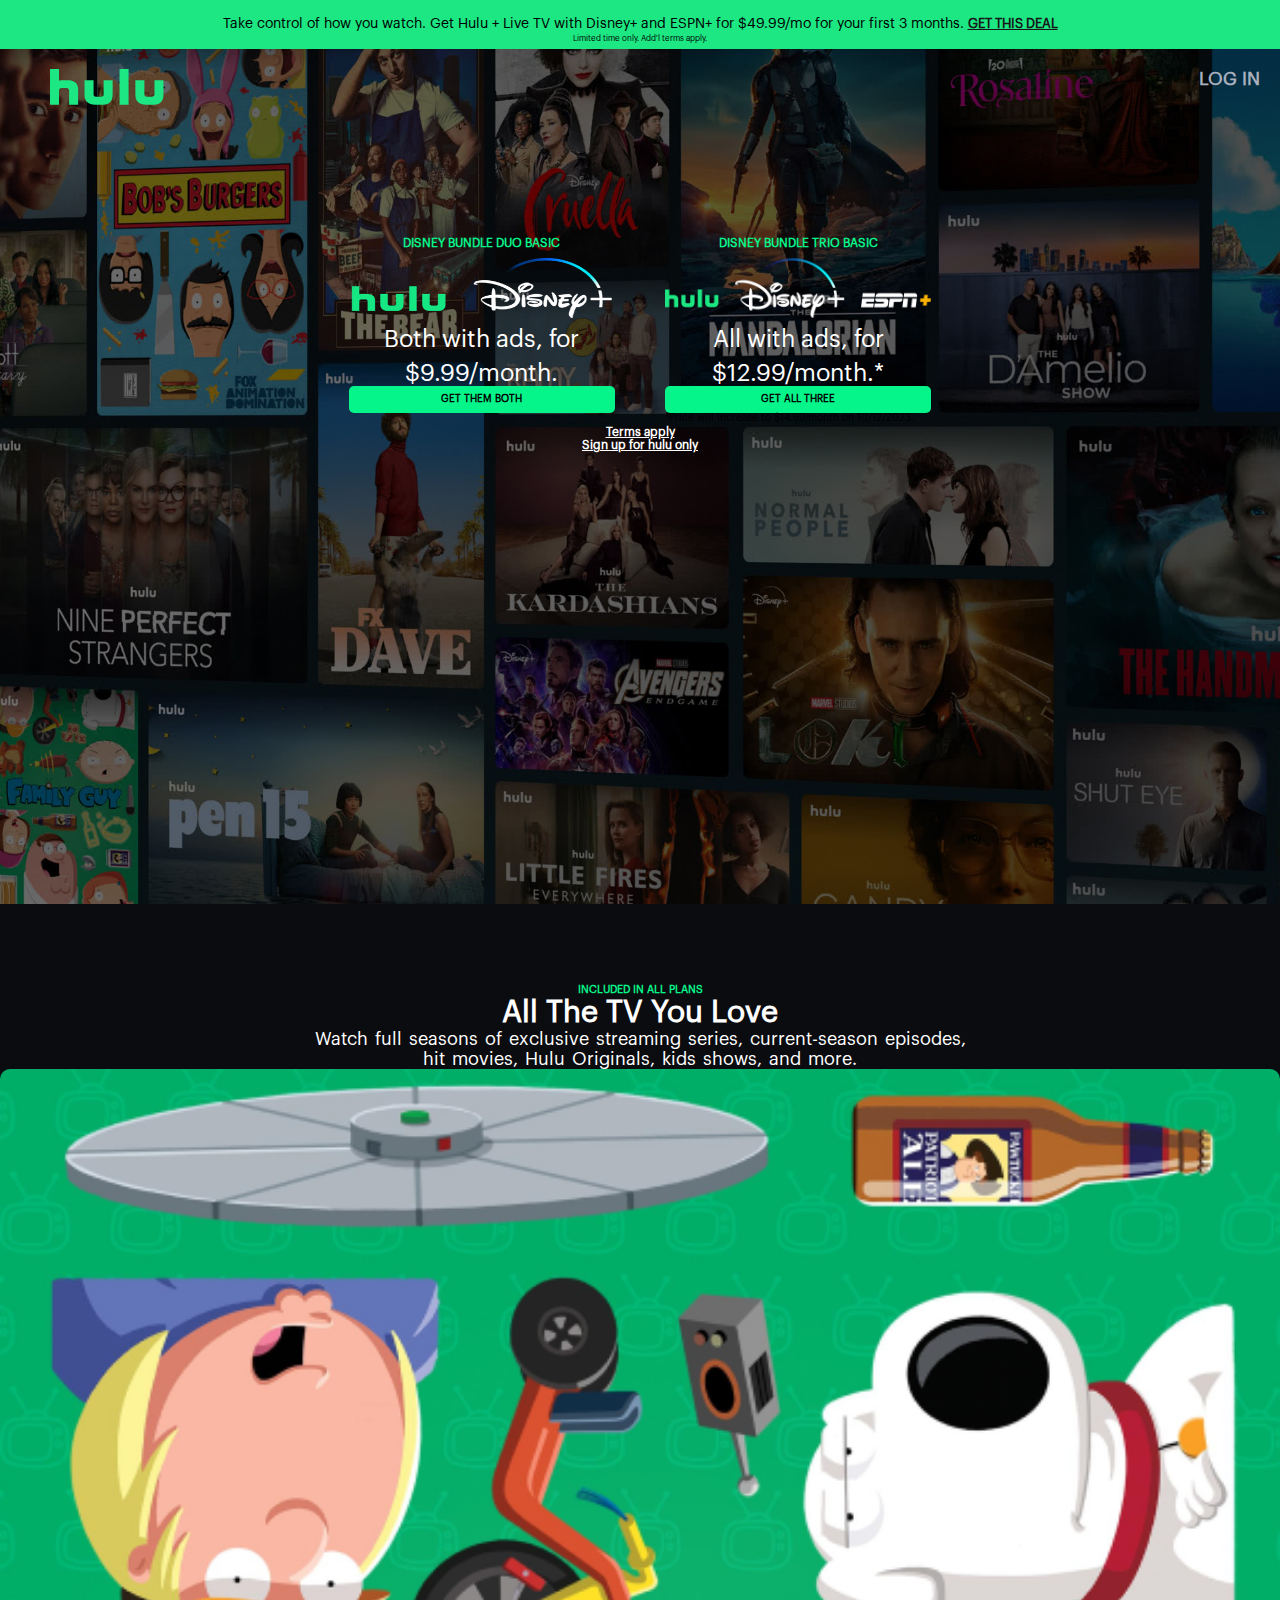
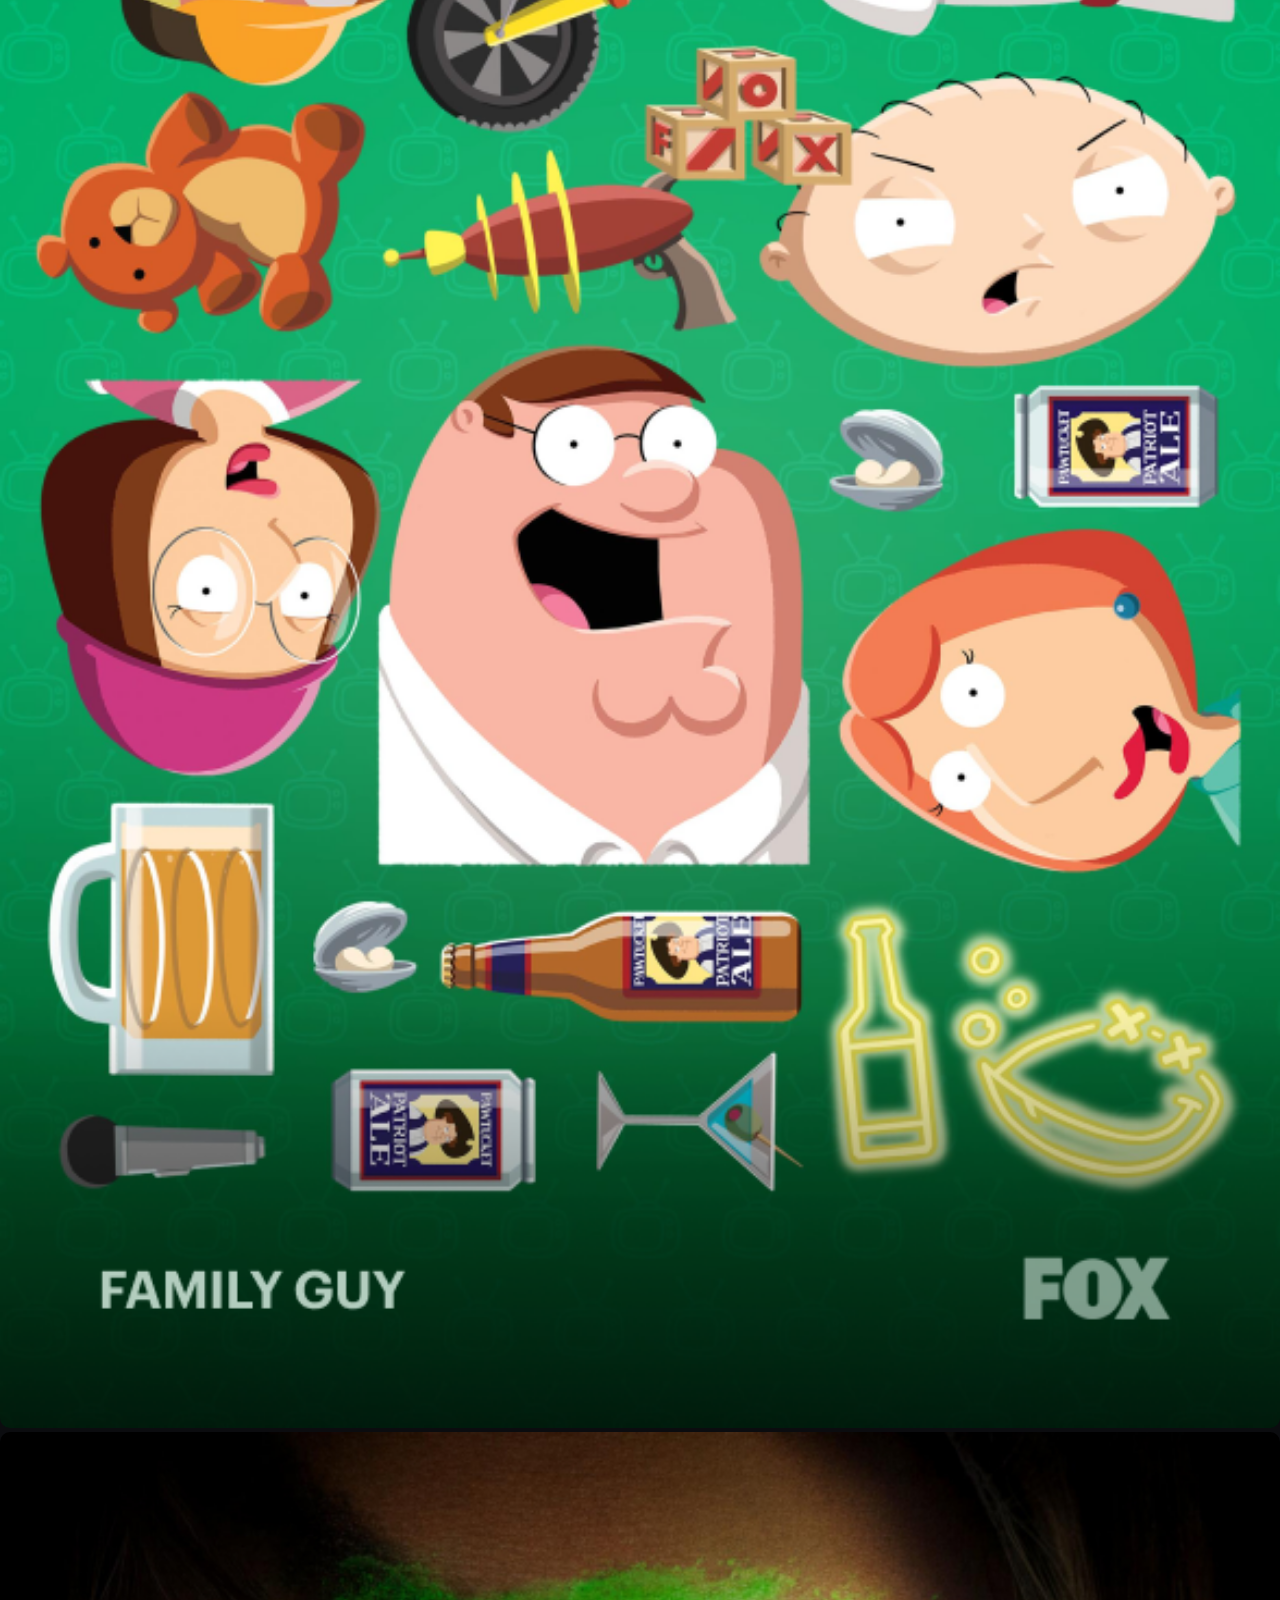
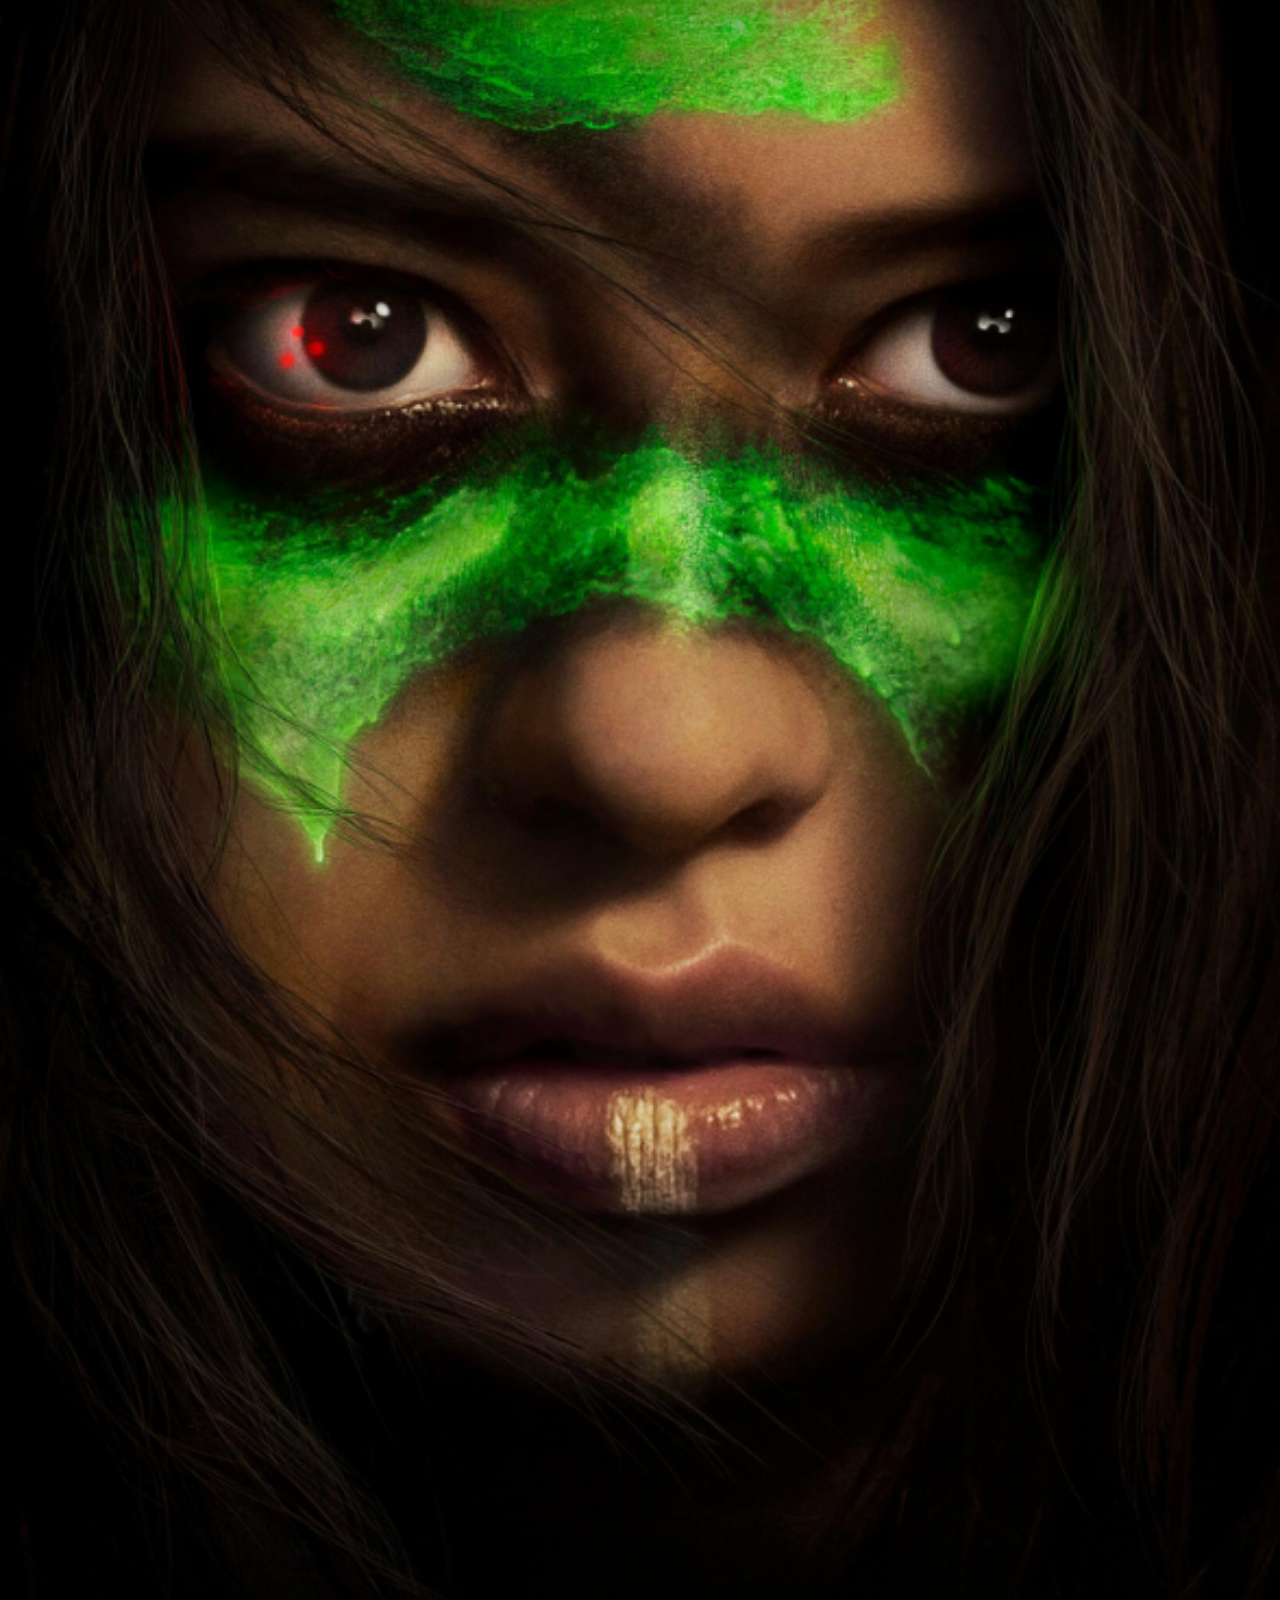
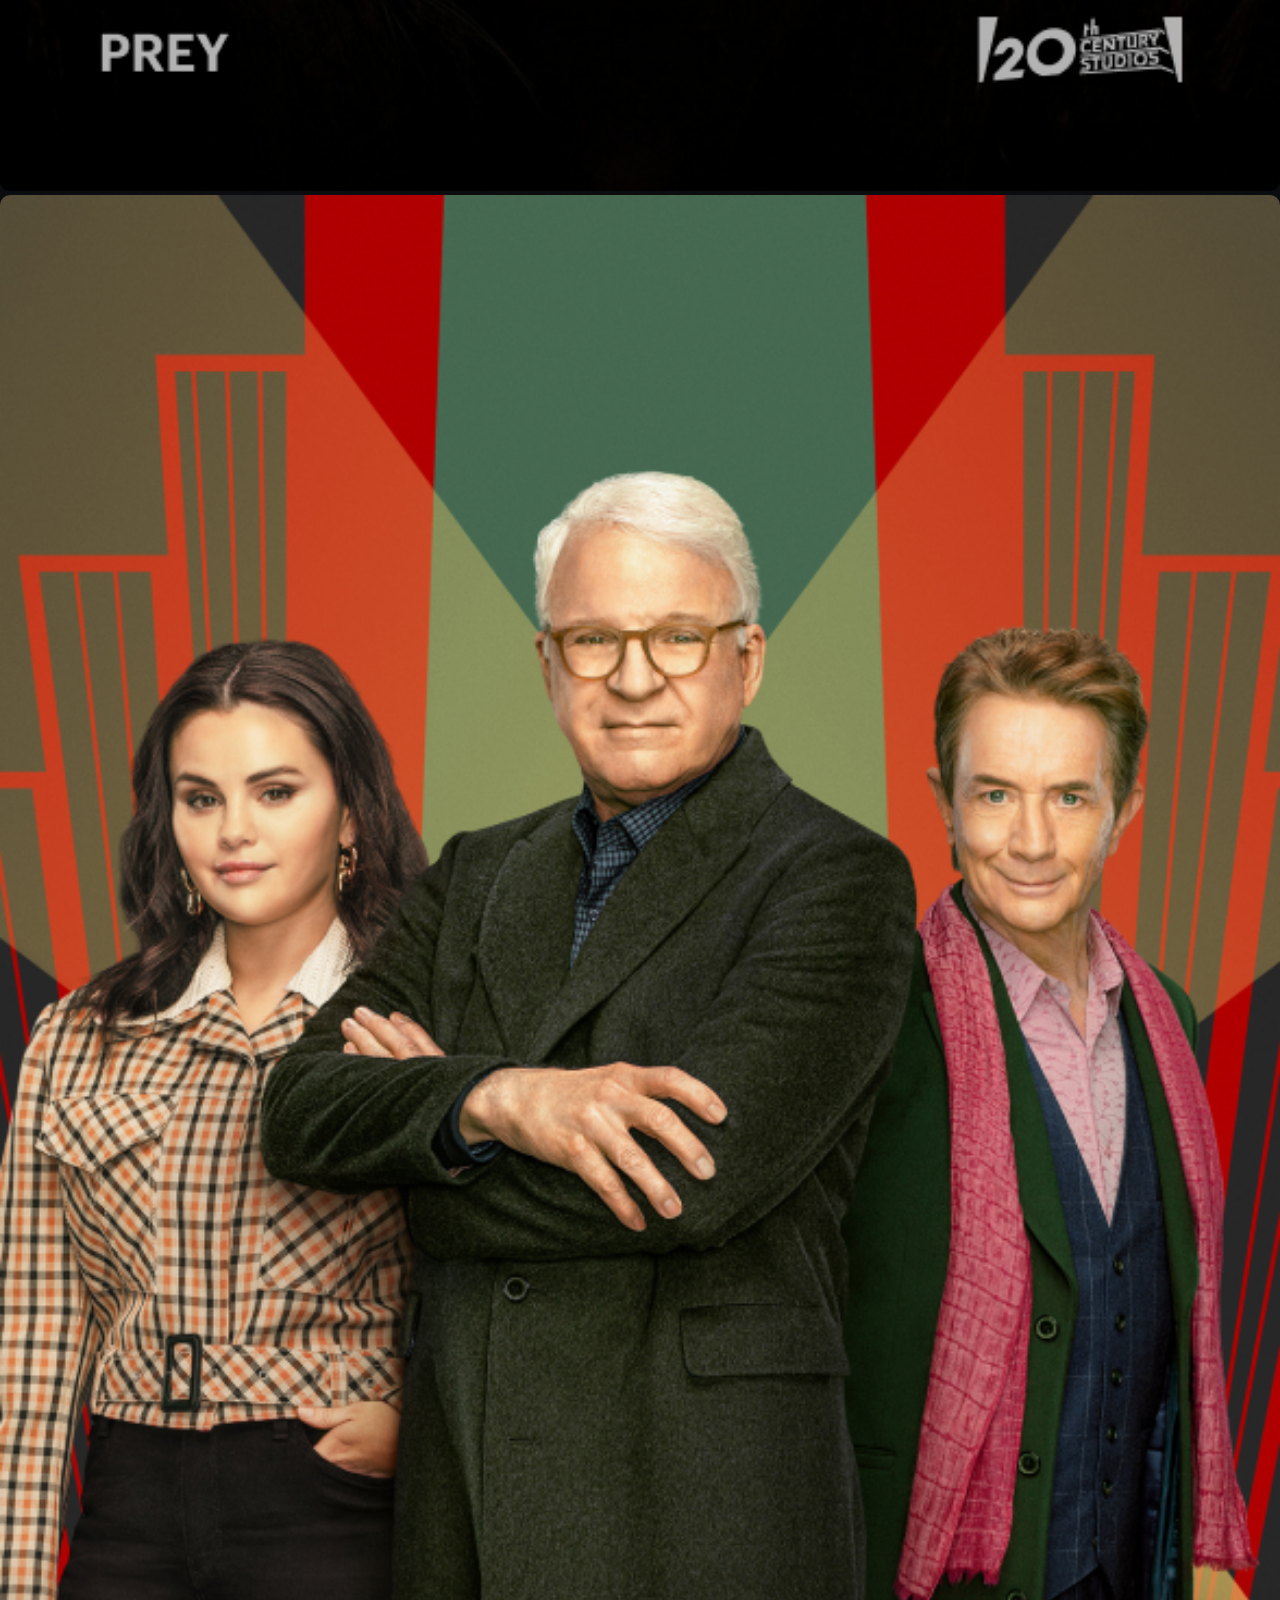
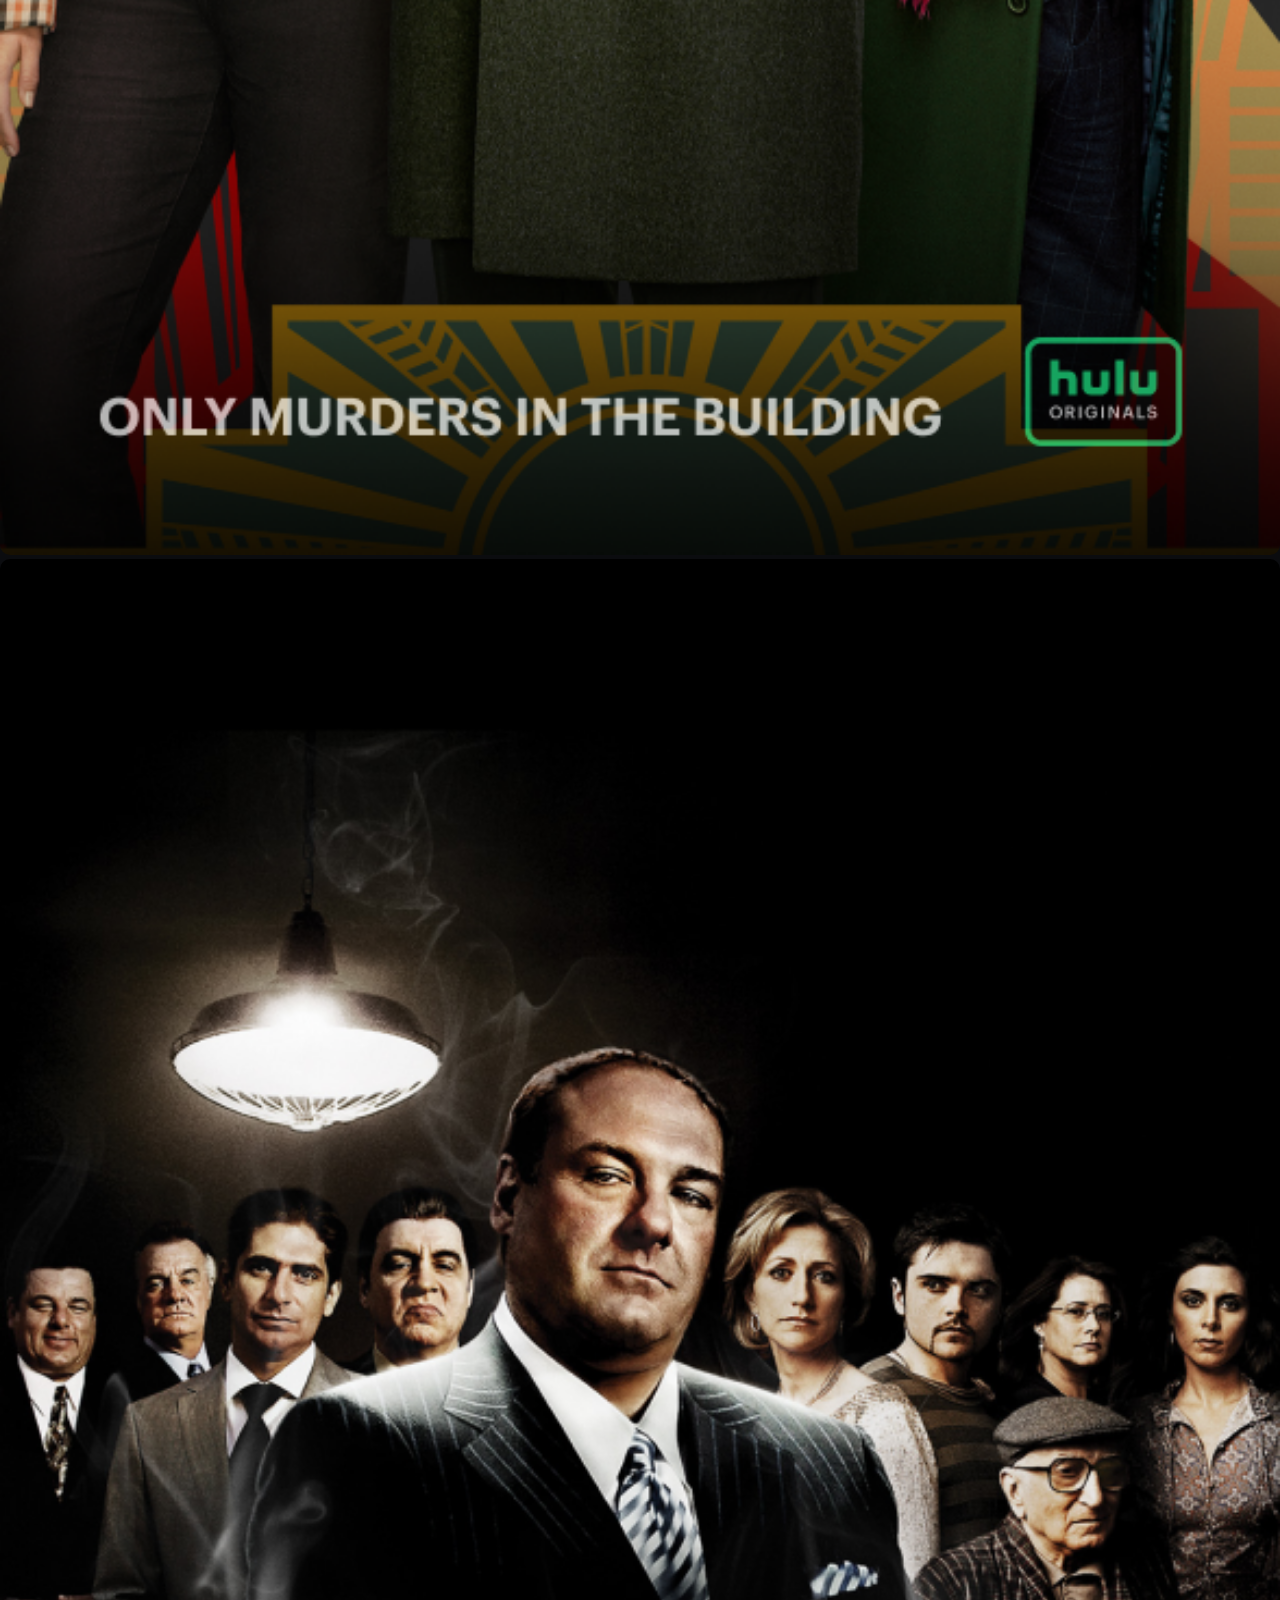
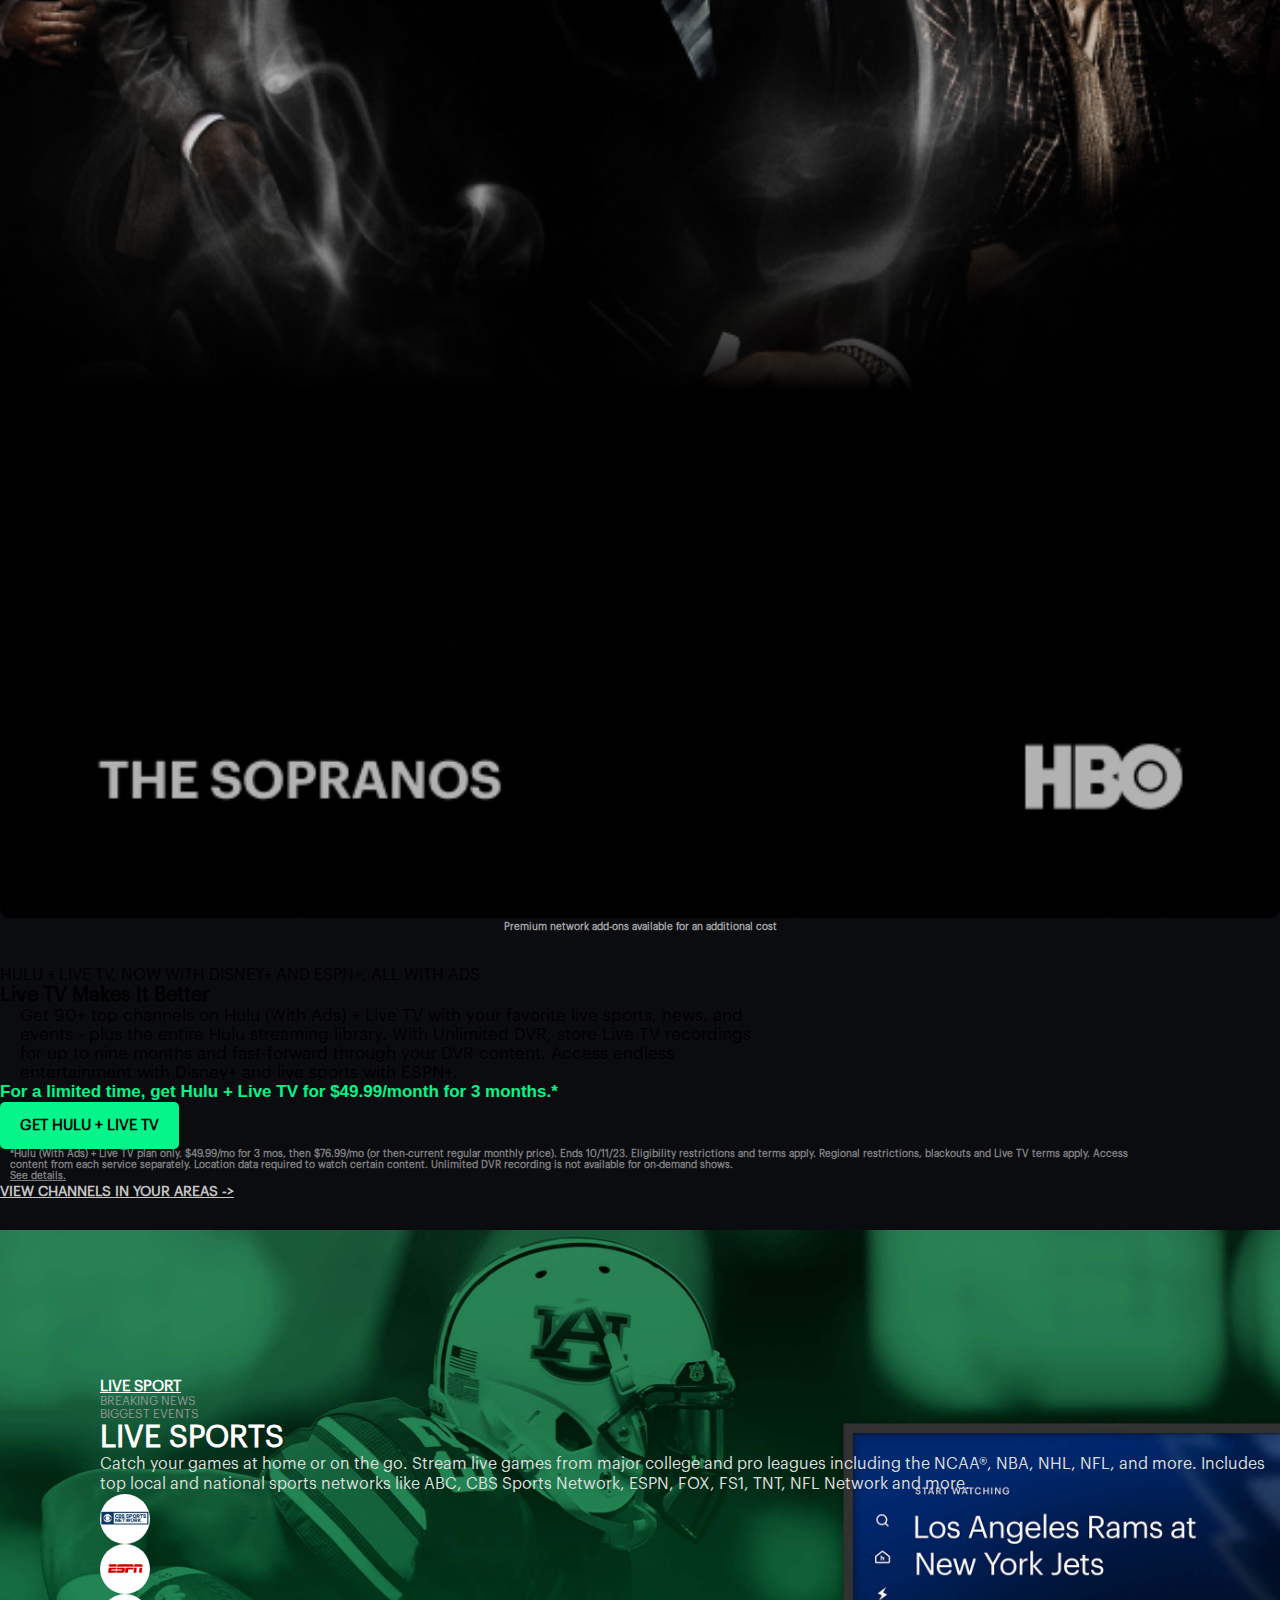
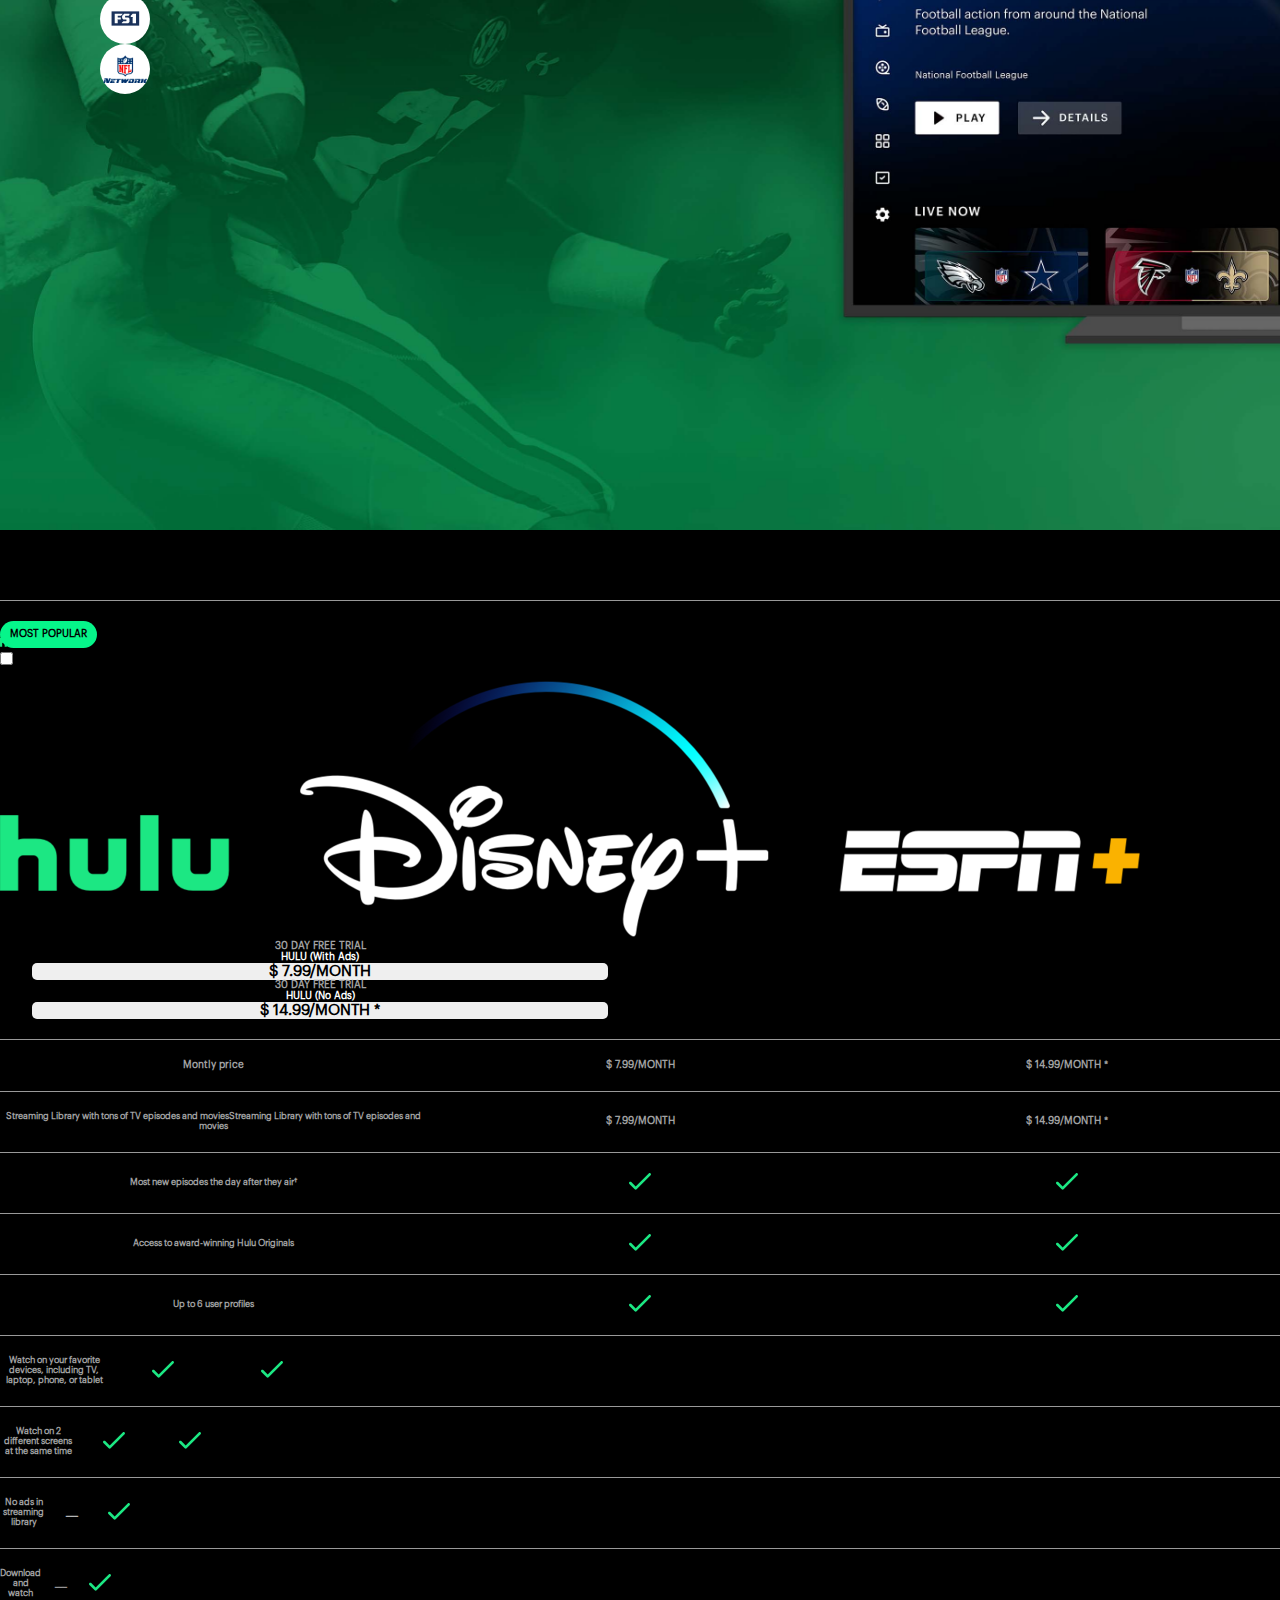
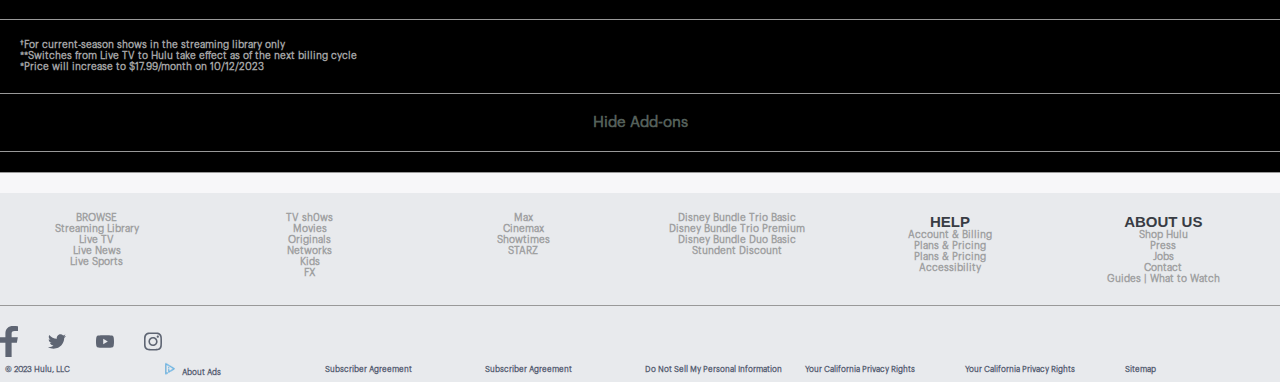
==== index.html @ e9c4e5e7 "added" ====
<!DOCTYPE html>
<html lang="en">

<head>
    <meta charset="UTF-8">
    <meta name="viewport" content="width=device-width, initial-scale=1.0">
    <title>Stream TV and Movies Live</title>
    <link rel="stylesheet" href="common.css">
    <link rel="stylesheet" href="style.css">
    <link href="https://cdn.jsdelivr.net/npm/bootstrap@5.3.1/dist/css/bootstrap.min.css" rel="stylesheet"
        integrity="sha384-4bw+/aepP/YC94hEpVNVgiZdgIC5+VKNBQNGCHeKRQN+PtmoHDEXuppvnDJzQIu9" crossorigin="anonymous">

</head>

<body>
    <nav class="nav-bar">
        <div class="nav-list ">
            <p class="pt-3">
                Take control of how you watch. Get Hulu + Live TV with Disney+ and ESPN+ for $49.99/mo for your first 3
                months. <span class="span"><a href="">GET THIS DEAL</a></span>

            <p class="fonter" style="font-size: 8px;">Limited time only. Add'l terms apply.</p>
            </p>
        </div>
    </nav>
    <section class="section">
        <div class="background-color">
            <img class="logo" src="./hulu-img/hulu-logo.svg" alt="">

            <p style="text-decoration: none;" class="Log"><a href="">LOG IN</a> </p>

        </div>


        <div class="hero-catch-container">
            <div class="hero-catch">
                <p class="DISNEY
                ">DISNEY BUNDLE DUO BASIC</p>
                <img class="hulu-displine" src="./hulu-img/displine.png" alt="">
                <h3 class="text">Both with ads, for</h3>
                <h3 class="text">$9.99/month.</h3>
                <button class="button">GET THEM BOTH</button>
            </div>
            <div class="hero-catch">
                <p class="DISNEY">DISNEY BUNDLE TRIO BASIC</p>
                <img class="hulu-displine" src="./hulu-img/displine2.png" alt="">
                <h3 class="text">All with ads, for</h3>
                <h3 class="text">$12.99/month.*</h3>
                <button class="button">GET ALL THREE</button>
                <p class="text-white mt-2" style="font-size: 10px;">*Price will increase to $14.99/month on 10/12/2023.</p>
            </div>
        </div>
        <div class="sign container">
            <p><a href="">Terms apply</a></p> <a href=""></p>
             <p><a href="./signup-page/index.html">Sign up for hulu only</a></p>
        </div>
    </section>
    <section class="section2-container">
        <div class="container-for-all">
            <div class="text-div">
                <h6>INCLUDED IN ALL PLANS</h6>
                <h2>All The TV You Love</h2>
                <p>Watch full seasons of exclusive streaming series, current-season episodes, <br>hit movies, Hulu
                    Originals, kids shows, and more.</p>
                <p></p>
            </div>
        </div>
        <div class="container w-100 mt-4">
            <div class="row">
                <div class=" image-hover col-6 col-lg-3 col-md-6 col-sm-6 col-sm-6 ">
                    <div class="col-img">
                        <img class="img" src="./hulu-img/original (10).png" alt="image">
                    </div>
                </div>
                <div class=" image-hover col-6 col-lg-3 col-md-6 col-sm-6 ">
                    <div class="col-img">
                        <img class="img"" src=" ./hulu-img/original (1).jpg" alt="image">
                    </div>
                </div>
                <div class=" image-hover col-6 col-lg-3 col-md-6 col-sm-6 ">
                    <div class="col-img">
                        <img class="img" src="./hulu-img/original (2).png" alt="image">
                    </div>
                </div>
                <div class=" image-hover col-6 col-lg-3 col-md-6 col-sm-6 ">
                    <div class="col-img">
                        <img class="img" src="./hulu-img/original (12).png" alt="image">
                    </div>
                    <p class="text-white mt-3 " style="font-size: 10px ; text-align: center;">Premium network add-ons
                        available for an additional cost</p>
                </div>
            </div>
        </div>
        <div class="text-center w-100  text-white">
            <div class="text-con">
                <p class="p">
                    HULU + LIVE TV, NOW WITH DISNEY+ AND ESPN+, ALL WITH ADS
                </p>
                <h1>
                    Live TV Makes It Better
                </h1>
                <p class="text-1">
                    Get 90+ top channels on Hulu (With Ads) + Live TV with your favorite live sports, news, and <br>
                    events - plus the entire Hulu streaming library. With Unlimited DVR, store Live TV recordings <br>
                    for up to nine months and fast-forward through your DVR content. Access endless <br> entertainment
                    with Disney+ and live sports with ESPN+.
                </p>
                <h4>
                    For a limited time, get Hulu + Live TV for $49.99/month for 3 months.*
                </h4>
                <button class=" my-2 livetv">GET HULU + LIVE TV</button>
                <p class="text-2">
                    *Hulu (With Ads) + Live TV plan only. $49.99/mo for 3 mos, then $76.99/mo (or then-current regular
                    monthly price). Ends 10/11/23. Eligibility restrictions and terms apply. Regional restrictions,
                    blackouts and Live TV terms apply. Access <br> content from each service separately. Location data
                    required to watch certain content. Unlimited DVR recording is not available for on-demand shows.
                    <br> <a style="color: #7C7C7E;" href=""> See details. </a </p>
                <p>
                    <a style="color: #C4C4C5; font-size: 14px; font-weight: bold; " href="">VIEW CHANNELS IN YOUR AREAS
                        -></a>
                </p>
            </div>
        </div>
    </section>
    <section class="responsive-sec ">
        <div class="sport-live">
            <h6 class="h66">LIVE SPORT</h6>
            <h6 class="b"> BREAKING NEWS</h6>
            <h6 class="b">BIGGEST EVENTS</h6>
        </div>
        <div class="your-games">
            <h4>Live sports</h4>
            <p>Catch your games at home or on the go. Stream live games from major college and pro leagues including the
                NCAA®, NBA, NHL, NFL, and more. Includes top local and national sports networks like ABC, CBS Sports
                Network, ESPN, FOX, FS1, TNT, NFL Network and more.</p>
        </div>
        <div class="image-body">
            <div class="image-containerr ">
                <div>
                    <img src="./hulu-img/cbs sports.png" alt="">
                </div>
                <div>
                    <img src="./hulu-img/espn.png" alt="">
                </div>
                <div>
                    <img src="./hulu-img/fs1.svg" alt="">
                </div>
                <div>
                    <img src="./hulu-img/network.png" alt="">
                </div>
            </div>
            <div class="tv-plan">

                <p>Live TV plan required. Regional restrictions, blackouts and additional terms apply. <a
                        style="color: #fff;" shref="">See details</a> </p>
            </div>
        </div>
    </section>
    <section class="section-3">
        <div class="text-con-3 w-50">
            <div class="d-flex mb-3" style="gap: 15px; color: #959494;">
                <h6 class="h6">LIVE SPORT </h6>
                <h6 class="b"> BREAKING NEWS</h6>
                <h6 class="b">BIGGEST EVENTS</h6>
            </div>
            <h2 class="live">LIVE SPORTS</h2>
            <p class="catch">Catch your games at home or on the go. Stream live games from major college and pro leagues
                including the NCAA®, NBA, NHL, NFL, and more. Includes top local and national sports networks like ABC,
                CBS Sports Network, ESPN, FOX, FS1, TNT, NFL Network and more.</p>
            <div class="image-div d-flex">
                <div class="circle-img">
                    <img class="w-50" src="./hulu-img/cbs sports.png" alt="image">
                </div>
                <div class="circle-img">
                    <img class="w-50" src="./hulu-img/espn.png" alt="">
                </div>
                <div class="circle-img">
                    <img class="w-50" src="./hulu-img/fs1.svg" alt="">
                </div>
                <div class="circle-img">
                    <img class="w-50" src="./hulu-img/network.png" alt="">
                </div>
            </div>
        </div>
    </section>
    </section>
    <section class="section-4">
        <div class="text-center text-white pt-5 ">
            <div>

                <h1" class="fs-3">Select Your Plan</h1>
            </div>
            <p class="font-test">
                No hidden fees, equipment rentals, or installation appointments.
            </p>
            <p class="font-test">
                Switch plans or cancel anytime.**
            </p>
        </div>
        <div class="container">
            <div class="">
                <div class=" container section-divider"></div>
                <div class="POPULAR">
                    <button class="button1">MOST POPULAR</button>
                </div>
            <div class="wrap-con">
                <div class="d-flex w-100 block-it">
                    <div class="w-50 d-flex">
                        <div class=" mt-3 text-white w-50 ">
                            <h6>BASE PLANS</h6>
                            <img src="./hulu-img/hulu-logo.svg" alt="">
                        </div>
                        <div class="form-check form-switch mt-3">
                            <input class="form-check-input" type="checkbox" role="switch" id="flexSwitchCheckDefault">
                        </div>
                        <div class="bundle text-white mt-3 ">
                            <h6>BUNDLE / SAVE</h6>
                            <img class="w-75" src="./hulu-img/displine2.png" alt="">
                        </div>
                    </div>
                    <div class=" d-flex w-75">
                        <div class="trial mt-3">
                            <p>30 DAY FREE TRIAL</p>
                            <p class="ads">HULU (With Ads)</p>
                            <button class="button2">$ 7.99/MONTH</button>
                        </div>

                        <div class="trial mt-3">
                            <p>30 DAY FREE TRIAL</p>
                            <p class="ads">HULU (No Ads) </p>
                            <button class="button2">$ 14.99/MONTH *</button>
                        </div>

                    </div>
                </div>
            </div> 
            <div class="main-container w-100">
                <div class="container">
                    <div class=" d-flex">
                        <div class="col-6 col-md-6 d-flex">
                            <div class="mt-3 text-white w-50">
                                <h6>BASE PLANS</h6>
                                <img src="./hulu-img/hulu-logo.svg" alt="">
                            </div>
                            <div class="form-check form-switch mt-3">
                                <input class="form-check-input" type="checkbox" role="switch" id="flexSwitchCheckDefault">
                            </div>
                        </div>
                        <div class="col-6 col-md-">
                            <div class="bundle text-white mt-3">
                                <h6>BUNDLE / SAVE</h6>
                                <img class="w-50" src="./hulu-img/displine2.png" alt="">
                            </div>
                        </div>
                    </div>
                </div>
                <div class="container">
                    <div class="d-flex w-100">
                        <div class=" col-6 col-md-6  w-50">
                            <div class="trial mt-3">
                                <p>30 DAY FREE TRIAL</p>
                                <p class="ads">HULU (With Ads)</p>
                                <button class="button22">$ 7.99/MONTH</button>
                            </div>
    
                        </div>
                        <div class=" col-6 col-md-6 w-50">
                            <div class="trial mt-3">
                                <p>30 DAY FREE TRIAL</p>
                                <p class="ads">HULU (No Ads) </p>
                                <button class=" button22" style="padding-left: 10px 15px 10px 15px;">$ 14.99/MONTH *</button>
                            </div>
    
                        </div>
                    </div>
                </div>
                
            </div>
                <div class=" container section-divider"></div>

            </div>
        </div>
        <div class="container containerrr price mt-4">
            <p>Montly price</p>
            <p>$ 7.99/MONTH</p>
            <p>$ 14.99/MONTH *</p>
        </div>

        <div class="container section-divider"></div>
        <div class="container containerrr streaming">
            <p style="font-size: 9px;">Streaming Library with tons of TV episodes and moviesStreaming Library with tons
                of TV episodes and movies</p>
            <p>$ 7.99/MONTH</p>
            <p>$ 14.99/MONTH *</p>
        </div>

        <div class=" container section-divider"></div>

        <div class="container containerrr most">
            <p style="font-size: 9px;">Most new episodes the day after they air†</p>
            <p>
                <img src="./hulu-img/mark.svg" alt="image">
            </p>
            <p><img src="./hulu-img/mark.svg" alt=""></p>
        </div>
        <div class=" container section-divider"></div>
        <div class="container containerrr most">
            <p style="font-size: 9px;">Access to award-winning Hulu Originals</p>
            <p>
                <img src="./hulu-img/mark.svg" alt="image">
            </p>
            <p><img src="./hulu-img/mark.svg" alt=""></p>
        </div>

        <div class="container section-divider"></div>

        <div class="container containerrr">
            <p style="font-size: 9px;">Up to 6 user profiles</p>
            <p>
                <img src="./hulu-img/mark.svg" alt="image">
            </p>
            <p><img src="./hulu-img/mark.svg" alt=""></p>
        </div>
        <div class="container section-divider"></div>
        <div class="container containerrr">
            <div class="container containerrr most">
                <p style="font-size: 9px;">Watch on your favorite devices, including TV, laptop, phone, or tablet
                <p>
                    <img src="./hulu-img/mark.svg" alt="image">
                </p>
                <p><img src="./hulu-img/mark.svg" alt=""></p>
            </div>
        </div>

        <div class="container section-divider"></div>

        <div class="container containerrr">
            <div class="container containerrr most">
                <p style="font-size: 9px;">Watch on 2 different screens at the same time</p>
                <p>
                    <img src="./hulu-img/mark.svg" alt="image">
                </p>
                <p><img src="./hulu-img/mark.svg" alt=""></p>
            </div>
        </div>

        <div class="container section-divider"></div>
        <div class="container containerrr">
            <div class="container containerrr">
                <p style="font-size: 9px;">No ads in streaming library</p>
                <p style="color: #C4C4C5;">
                   ___
                </p>
                <p><img src="./hulu-img/mark.svg" alt=""></p>
            </div>
        </div>
        <div class="container section-divider"></div>

        <div class="container containerrr">
            <div class="container containerrr most">
                <p style="font-size: 9px;">Download and watch</p>
                <p>
                ___
                </p>
                <p><img src="./hulu-img/mark.svg" alt=""></p>
            </div>
        </div>
        <div class="container section-divider"></div>
        <div
            style="color: #A0A1A2;font-size: 10px;font-weight: 800;font-family: Arial, Helvetica, sans-serif; padding-left: 20px;">
            <p>
                †For current-season shows in the streaming library only
            </p>
            <p>
                **Switches from Live TV to Hulu take effect as of the next billing cycle

            </p>
            <p>*Price will increase to $17.99/month on 10/12/2023</p>
        </div>
<!-- 
        <div class="available mt-5 text-white">
            <h1>Available Add-ons</h1>
            <div class="pt-3">
                <p>Add-ons available at an additional cost</p>
                <p>Add them up after you sign up for Hulu.</p>
            </div>
        </div> -->
        <div class="container section-divider"></div>
        <div onclick="adsToggle () " id="hidden">
            <p>Hide Add-ons </p>
        </div>
       <div id="Contents" style="display: none;">
        
        <div class="available mt-5 text-white " style="margin-left: 56px;">
            <h1>Available Add-ons</h1>
            <div class="pt-3">
                <p>Add-ons available at an additional cost</p>
                <p>Add them up after you sign up for Hulu.</p>
            </div>
        </div>
            <div class="container containerrr">
                <div class="container containerrr">
                    <p>Max</p>
                    <p><img src="./hulu-img/mark.svg" alt=""></p>
                    <p><img src="./hulu-img/mark.svg" alt=""></p>
                </div>
            </div>
            <div class="container section-divider"></div>
            <div class="container containerrr">
                <p>CINEMAX®</p>
                <p><img src="./hulu-img/mark.svg" alt=""></p>
                <p><img src="./hulu-img/mark.svg" alt=""></p>
            </div>
            <div class="container section-divider"></div>
            <div class="container containerrr">
                <p>SHOWTIME®</p>
                <p><img src="./hulu-img/mark.svg" alt=""></p>
                <p><img src="./hulu-img/mark.svg" alt=""></p>
            </div>
            <div class="container section-divider"></div>
            <div class="container containerrr">
                <p>STARZ®</p>
                <p><img src="./hulu-img/mark.svg" alt=""></p>
                <p><img src="./hulu-img/mark.svg" alt=""></p>
            </div>

        </div>
        <div class="container section-divider"></div>
        <div class="container section-divider"></div>
    </section>
    <footer class="section-5">
        <div class="background">
            <div class="six-flex container">
                <div>
                    <p>BROWSE</p>
                    <p>Streaming Library</p>
                    <p>Live TV</p>
                    <p>Live News</p>
                    <p>Live Sports</p>
                </div>
                <div>
                    <p>TV sh0ws</p>
                    <p>Movies</p>
                    <p>Originals</p>
                    <p>Networks</p>
                    <p>Kids</p>
                    <p>FX</p>
                </div>
                <div>
                    <p>Max</p>
                    <p>Cinemax</p>
                    <p>Showtimes</p>
                    <p>STARZ</p>
                </div>
                <div>
                    <p>Disney Bundle Trio Basic</p>
                    <p>Disney Bundle Trio Premium</p>
                    <p>Disney Bundle Duo Basic</p>
                    <p>Stundent Discount</p>
                </div>
                <div>
                    <h1
                        style="font-size: 15px;text-align: center; font-family: Arial, Helvetica, sans-serif; font-weight: bold;">
                        HELP</h1>
                    <p>Account & Billing</p>
                    <p>Plans & Pricing</p>
                    <p>Plans & Pricing</p>
                    <p>Accessibility</p>
                </div>
                <div>
                    <h1
                        style="font-size: 15px;text-align: center; font-family: Arial, Helvetica, sans-serif; font-weight: bold;">
                        ABOUT US</h1>
                    <p>Shop Hulu</p>
                    <p>Press</p>
                    <p>Jobs</p>
                    <p>Contact </p>
                    <p>Guides | What to Watch</p>
                </div>
            </div>
            <div class="container section-divider"></div>
            <div class="container logos">
                <img src="./hulu-img/facebook.svg" alt="">
                <img src="./hulu-img/twitter.svg" alt="">
                <img src="./hulu-img/youtube.svg" alt="">
                <img src="./hulu-img/instagram.svg" alt="">
            </div>
            <div class=" last-flex">
                <p>© 2023 Hulu, LLC</p>
                <p>
                    <img src="./hulu-img/icon1.png" alt="">
                    About Ads
                </p>
                <p>Subscriber Agreement</p>
                <p>Subscriber Agreement</p>
                <p>Do Not Sell My Personal Information</p>
                <p>Your California Privacy Rights</p>
                <p>Your California Privacy Rights</p>
                <p>Sitemap</p>
            </div>
        </div>
    </footer>
    <script src="./script.js"></script>
</body>
<script src="https://cdn.jsdelivr.net/npm/bootstrap@5.3.1/dist/js/bootstrap.bundle.min.js"
    integrity="sha384-HwwvtgBNo3bZJJLYd8oVXjrBZt8cqVSpeBNS5n7C8IVInixGAoxmnlMuBnhbgrkm"
    crossorigin="anonymous"></script>

</html>
---- common.css ----
@font-face {
    font-family: "Graphik-web";
    src: url('./fonts/GraphikRegular.otf');
    font-weight: 400px;
    font-style: normal ;
}

* {
    margin: 0;
    padding: 0;
    box-sizing: border-box;
    font-family: 'Graphik-web', sans-serif;
  }
  body{
    background-color: #F7F7F9;

  }
.container .card{
  height: 70vh !important;
  border: none;
}
.card-2{
  margin-top: 20px;

}
  .font-test{
    font-family:  sans-serif;
    font-size: 14px;
    font-weight: 400;
  }
  .last-flex {
    display: flex;
    flex-wrap: wrap;
    justify-content: flex-start;
    align-items: center;
  }
  
  .last-flex p {
    margin: 0;
    font-size: 8px;
    font-weight: 900;
    color: #586174;
    padding: 5px;
    flex: 1;
  }
  .last-flex img {
    width: 10px;
    margin-right: 5px;
  }
---- style.css ----
.nav-bar {
  background-color: #1ce783;
  width: 100%;
  height: auto;
  justify-content: center;
  text-align: center;
  padding: 15px 20px 5px 20px;
}
.nav-list p {
  font-size: 14px;
  font-weight: 400;
  letter-spacing: 0;
  line-height: 1.32;
  color: #000000;
}
.nav-list a {
  color: #171717;
  font-size: 13px;
  font-weight: 900;
}
.nav-list a:hover {
  color: #ffff;
}
.small-para {
  font-size: 1px;
  margin-bottom: 2000px;
}
.section {
  background-image: url(./hulu-img/hulu-background2.jpg);
  background-size: cover;
  background-position: center;
  height: 95vh;
}
.logo {
  margin-left: 50px;
  width: 100%;
  max-width: 9%;
}
.background-color {
  display: flex;
  justify-content: space-between;
  padding-top: 20px;
}
.Log a {
  text-decoration: none;
  color: #a8afbd;
  font-size: large;
  font-weight: bold;
  margin-right: 20px;
}
.Log a:hover {
  background-color: #6a6969;
  border-radius: 10px;
  padding: 8px 10px 8px 10px;
}
.DISNEY {
  color: #06f58a;
  text-align: center;
  line-height: 30px;
  font-size: 12px;
  font-weight: bold;
  padding-top: 20px;
}
.hulu-displine {
  display: flex;
  width: 100%;
  height: 60px;
}
.hero-catch-container {
  display: flex;
  gap: 50px;
  width: 100%;
  max-width: 670px;
  margin: 0px auto;
  padding: 2px;
  justify-content: center;
  margin-top: 100px;
}
.hero-catch {
  width: 40%;
}
.text {
  color: white;
  text-align: center;
  font-size: 24px;
  font-weight: 500;
  padding-top: 8px;
}
.sign a{
    color: #fff;
    font-size: 12px;
    font-weight: 600;
  }
 
.button {
  background-color: #06f58a;
  border: none;
  font-size: 10px;
  font-weight: bold;
  width: 100%;
  padding-top: 8px;
  padding-bottom: 8px;
  border-radius: 5px;
}

.section2-container {
  background-color: #0b0c0f;
  width: 100%;
  height: auto;
}
.text-div {
  text-align: center;
  padding-top: 80px;
  color: #fff;
}
.text-div h6 {
  color: #06f58a;
}
.text-div > h2 {
  font-size: 30px;
  font-weight: bold;
}
.text-div > p {
  font-size: 18px;
  font-weight: 400;
  word-wrap: break-word;
  word-spacing: 2px;
}
.col-img > img {
  width: 100%;
  max-width: 100%;
  height: 370px;
  border-radius: 10px;
}
.col-img:hover {
  color: #000000;
  border: 3px solid rgb(168, 164, 164);
  border-radius: 10px;
  cursor: pointer;
}
.text-con {
  padding-top: 33px;
  padding-bottom: 30px;
}
.text-white > .p {
  color: #06f58a;
  font-size: 13px;
  font-weight: 700;
  font-style: normal;
}
.text-white h1 {
  font-size: 20px;
  font-weight: 800;
}
.text-white .text-1 {
  font-size: 17px;
  font-weight: 480;
  word-break: keep-all;
  padding: 0px 20px 0px 20px;
}
.text-white h4 {
  color: #06f58a;
  font-size: 17px;
  font-weight: bold;
  font-family: "Trebuchet MS", "Lucida Sans Unicode", "Lucida Grande",
    "Lucida Sans", Arial, sans-serif;
}
.livetv {
  background-color: #06f58a;
  padding: 15px 20px 15px 20px;
  font-size: 15px;
  font-weight: 700;
  border: none;
  border-radius: 5px;
}
.text-white .text-2 {
  color: #7c7c7e;
  font-size: 10px;
  font-weight: bold;
  word-wrap: inherit;
  word-break: break-all;
  padding: 0 10px;
}
.responsive-sec{
    display: none;
}
.responsive-sec{
    background-image: url(./hulu-img/robotic-img-2.jpg);
    background-size: cover;
    background-position: center;
    height: 100vh;
}
.sport-live {
    display: flex;
    gap: 20px;
    padding-top: 30px;
    justify-content: center;
    align-items: center;
}
.sport-live .h66{
    color: #fff;
}
.your-games {
    display: flex;
    flex-direction: column;
    align-items: center;
    justify-content: center;
    text-align: center;
    padding: 20px;
}

.your-games h4 {
    color: #fff;
    font-size: 24px;
    font-weight: bold;
    margin-bottom: 10px;
}

.your-games p {
    color: #fff;
    font-size: 13px;
    font-weight: 500;
    font-family:Arial, Helvetica, sans-serif ;
    line-height: 1.5;
    max-width: 600px;
}

.sport-live h6{
    color: #7c7c7e;
    font-size: 9px;
    font-weight: 900;

}

.image-containerr {
    display: flex !important;
    justify-content: center;
    gap: 30px;
}
.image-containerr img {
    width: 50px;
    height: 50px;
    border-radius: 100%; 
    border: none;
    padding: 10px;
    background-color: #fff;
}
.tv-plan{
    margin-top: 20px;
    font-size: 8px;
    font-weight: 700;
    text-align: center;
    color: #fff;
}


.section-3 {
  background-image: url(./hulu-img/Robotic-image.jpg);
  background-size: cover;
  background-position: center;
  height: 100vh;
}
.text-con-3 {
  padding-left: 100px;
  padding-top: 148px;
  color: #fff;
}
.d-flex .b {
  font-size: 12px;
  font-weight: 400;
}
.d-flex .h6 {
  color: #fff;
  text-decoration: underline;
  font-size: 15px;
  font-weight: bold;
}
.text-con-3 .live {
  font-size: 30px;
  font-weight: bolder;
}
.text-con-3 .catch {
  color: #dcdedc;
  font-size: 16px;
  font-weight: 500;
  line-height: 20px;
  word-wrap: initial;
  word-break: initial;
}
.image-div {
  gap: 20px;
}
.circle-img {
  background-color: #fff;
  border-radius: 100%;
  height: 50px;
  width: 50px;
  display: flex;
  justify-content: center;
  align-items: center;
  /* overflow: hidden;  */
}
.circle-img img {
  max-width: 100%;
  max-height: 100%;
}
.section-4 {
  background-color: #000000;
  width: 100%;
  height: auto;
}
.POPULAR {
  justify-content: center;
  display: flex;
  position: fixed;
  z-index: 99;
}
.section-divider {
  border-top: 1px solid #999;
  margin: 20px 0;
}

.button1 {
  padding: 8px 10px 8px 10px;
  font-size: 10px;
  font-weight: bold;
  background-color: #06f58a;
  border: none;
  border-radius: 20px;
}
.button2 {
  width: 90%;
  gap: 1px;
  border: none;
  border-radius: 5px;
  font-size: 15px;
  font-weight: bold;
}
.trial {
  width: 50%;
  color: #a1a2a5;
  font-size: small;
  font-weight: 500;
  text-align: center;
}
.trial .ads {
  color: white !important;
}
.price {
  display: flex;
  justify-content: space-around;
  color: #a0a1a2;
  text-align: center;
  font-size: 10px;
  font-weight: 800;
}
.streaming {
  display: flex;
  color: #a0a1a2;
  text-align: center;
  justify-content: space-between;
  font-size: 10px;
  word-wrap: break-word;
  font-weight: 800;
}
.containerrr {
  display: flex;
  justify-content: space-between;
  align-items: center;
  flex-wrap: wrap;
}

.container p {
  flex: 1;
  text-align: center;
  color: #a0a1a2;
  font-size: 10px;
  font-weight: 800;
}
.container img {
  max-width: 100%;
  height: auto;
}
.current {
  display: block;
}
.available {
  color: #a1a2a5;
  font-size: 10px;
  font-weight: 800;
}
.section-5 .background {
  background-color: #e8eaed;
  height: auto;
}
.six-flex {
  display: flex;
  padding-top: 20px;
  flex-wrap: wrap;
  justify-content: space-between;
  align-items: flex-start;
  color: #383c44;
  font-size: 11px;
  font-weight: 700;
}

.six-flex > div {
  flex-basis: calc(16.6667% - 20px);
  margin-right: 20px;
  box-sizing: border-box;
}
@media screen and (max-width: 768px) {
  .six-flex > div {
    flex-basis: calc(33.3333% - 20px);
  }
}
.logos {
  display: flex;
  flex-wrap: wrap;
  justify-content: flex-start;
}

.logos img {
  margin-right: 30px;
  width: 18px;
}
.main-container{
  display: none;
}
@media screen and (max-width: 768px) {
  .container.logos img {
    margin-right: 30px;
  }
}
@media screen and (max-width: 768px) {
    
    .text-white h1 {
        font-size: 13px !important;
        font-weight: 900;
        margin: 10px 0;
        font-family: serif;
    }

    .text-white .text-1 {
        font-size: 12px;
        padding: 0 10px;
    }

    .text-white h4 {
        font-size: 10px;
        margin: 10px 0;
    }

    .livetv {
        font-size: 11px;
        padding: 8px 10px;
    }

    .text-white .text-2 {
        font-size: 8px;
        padding: 10px 10px;
    }
}
@media screen and (max-width: 768px) {
  .last-flex {
    max-width: 80%;
  }
}
@media (max-width: 768px) {
  .nav-bar {
    padding: 10px 0;
  }

  .nav-list p {
    font-size: 10px;
  }

  .nav-list a {
    font-size: 12px;
  }
}
@media screen and (max-width: 768px) {
  .background-color {
    flex-direction: row;
    max-width: 100%;
  }
  
  .logo {
    margin-left: 0;
    margin-bottom: 20px;
    max-width: 35%;
  }
  
  .Log {
    text-align: center;
    margin: 0;
  }

  .menu-icon {
    display: block;
    margin-right: 20px;
    font-size: 24px;
  }

  .menu-icon.active + .Log a {
    display: inline;
  }

  .Log a:hover {
    background-color: #6a6969;
    border-radius: 10px;
    padding: 8px 10px;
  }
  .text-div p {
    text-align: center;
    font-size: 15px;
    font-weight: 400;
    line-height: 1.36;
    letter-spacing: 0;
    padding: 0 10px;
  }
  .sign p{
 text-align: center !important;
  }
  .text {
    color: white;
    text-align: center;
    font-size: 16px;
    font-weight: 500;
    padding-top: 8px;
  
}
.wrap-con{
  background-color: red;
display: none;
}

}
@media screen and (max-width:769px){
.main-container{
  display: block !important;
 max-width: 100%;
}
.main-container button{
padding:0px 8ppx;
border-radius: 3px;
width: 100%;
border: none;
}
.available{
  margin-left: 56px;
}
}
@media screen and (max-width: 1027.50px){
    .responsive-sec{
        display: block;
    }
    .section-3{
        display: none;
    }
}
#hidden{
  text-align: center;
  color: #535F59;
  font-size: 15px;
  font-weight: 600;
}
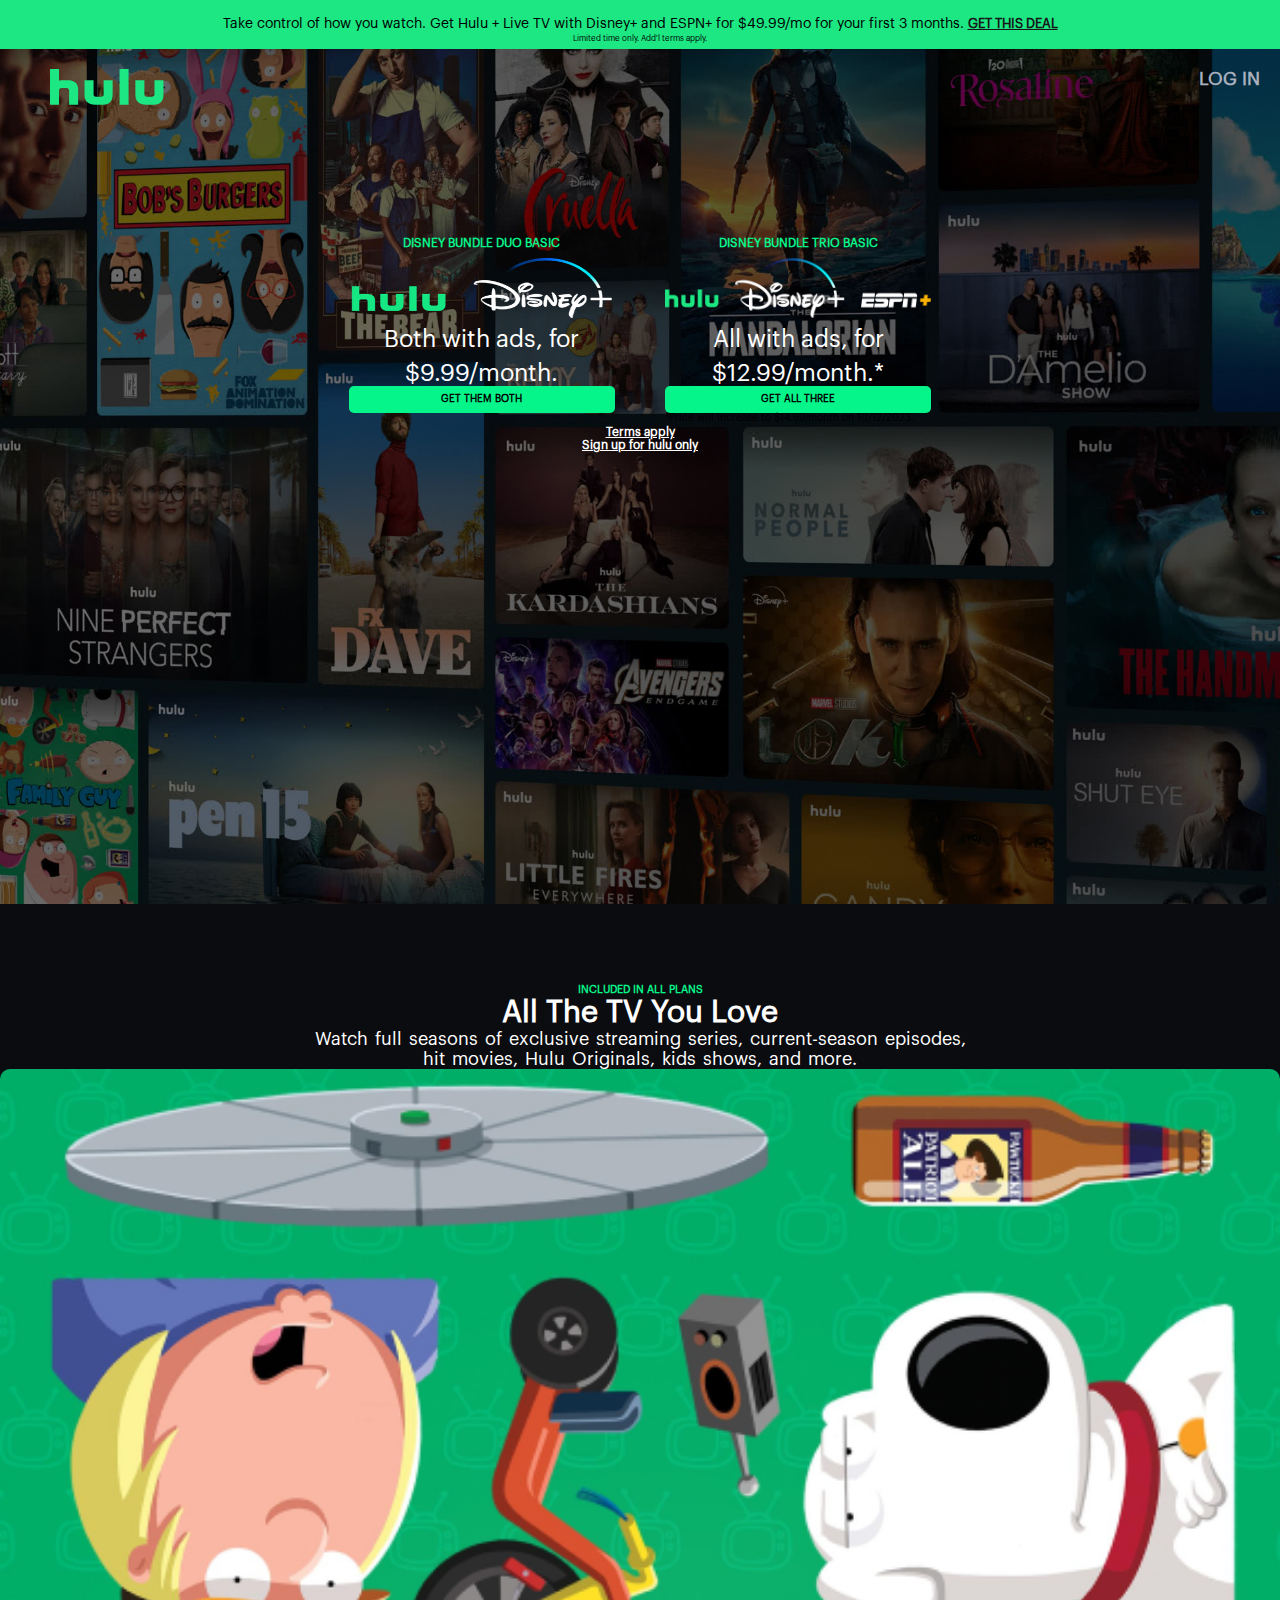
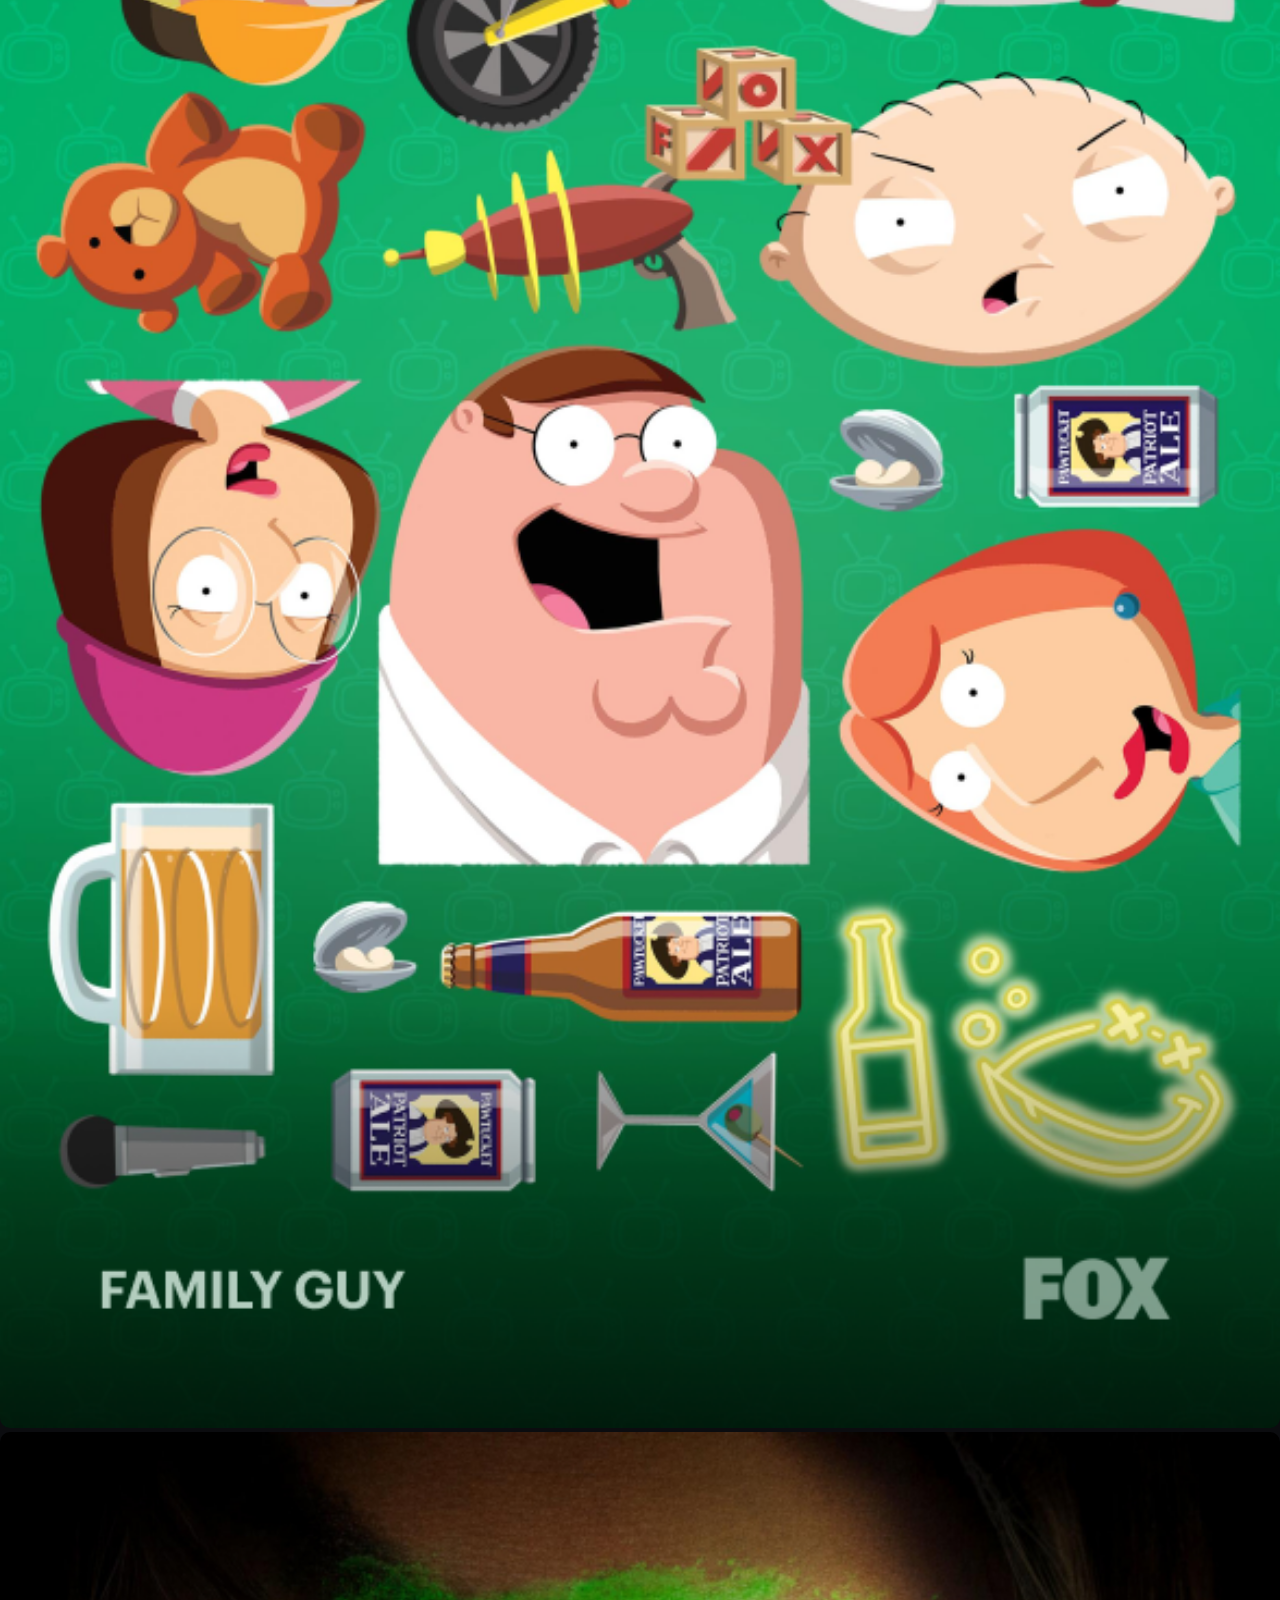
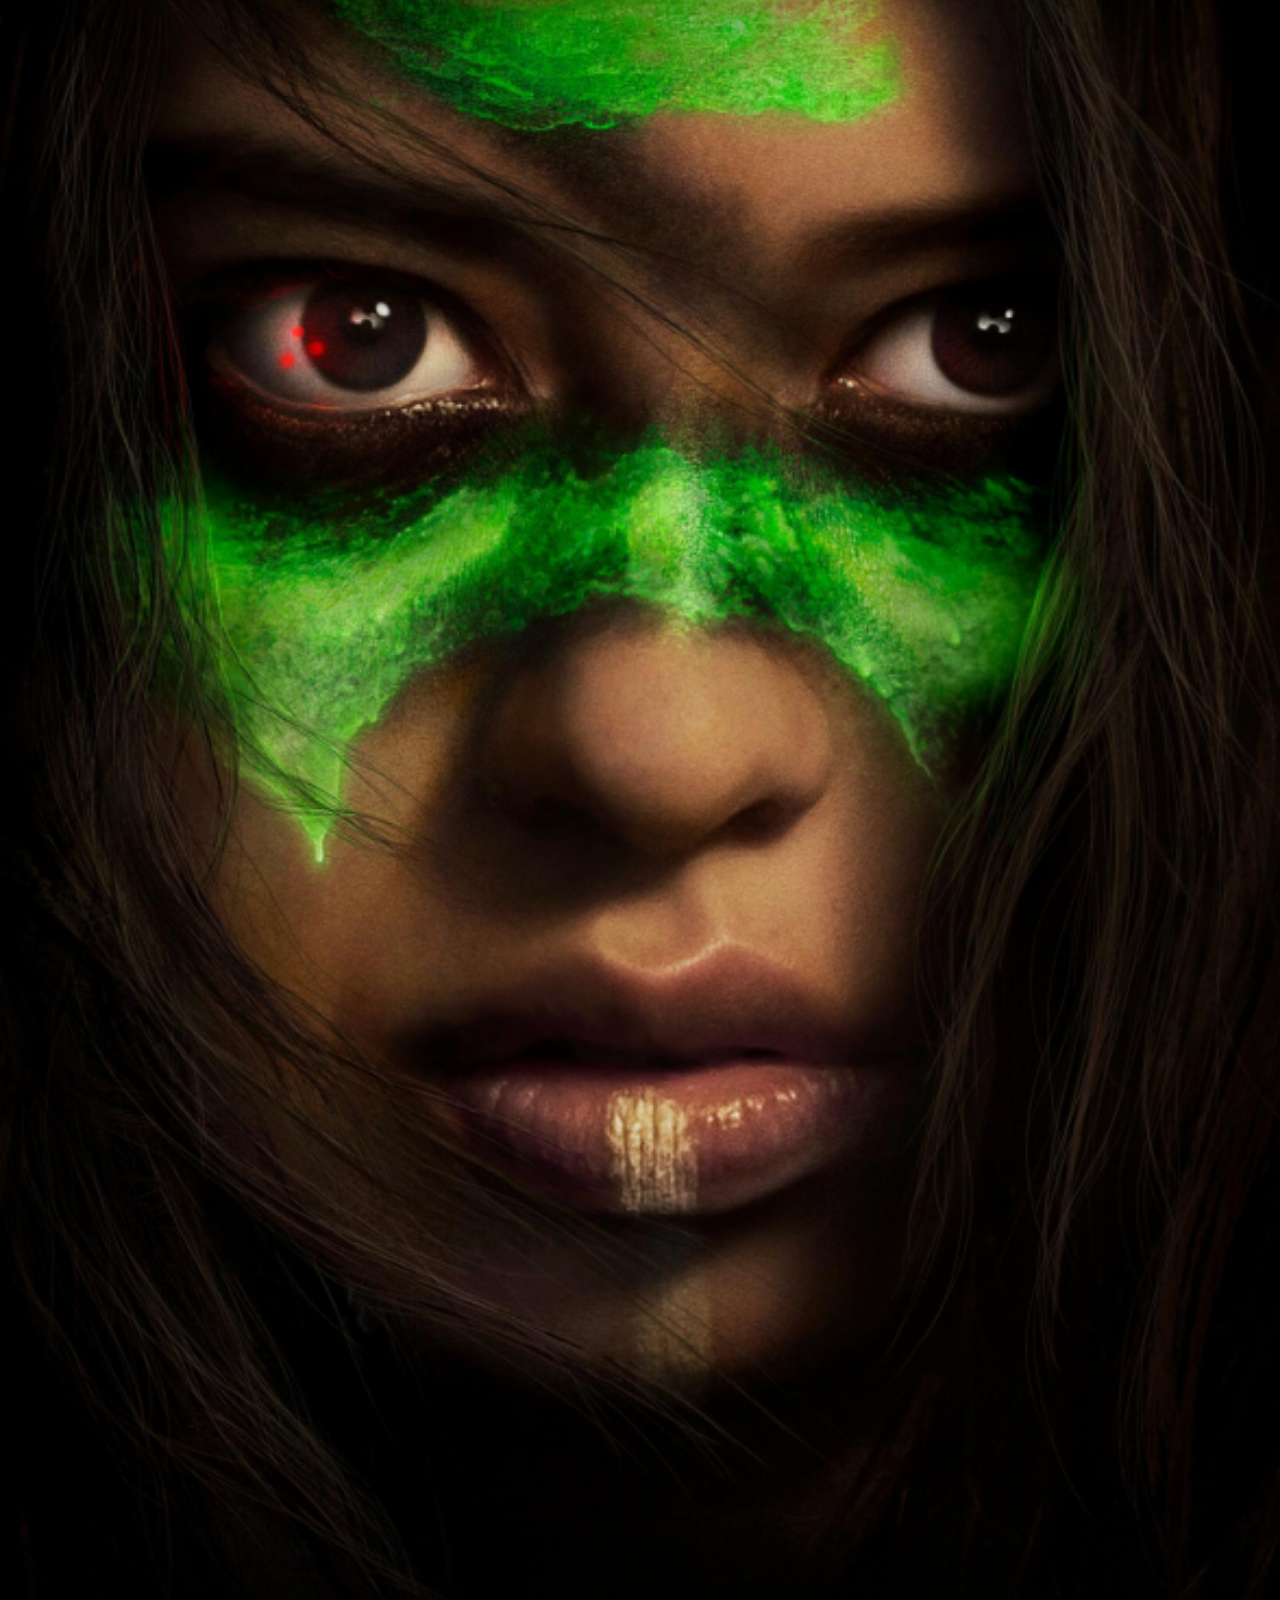
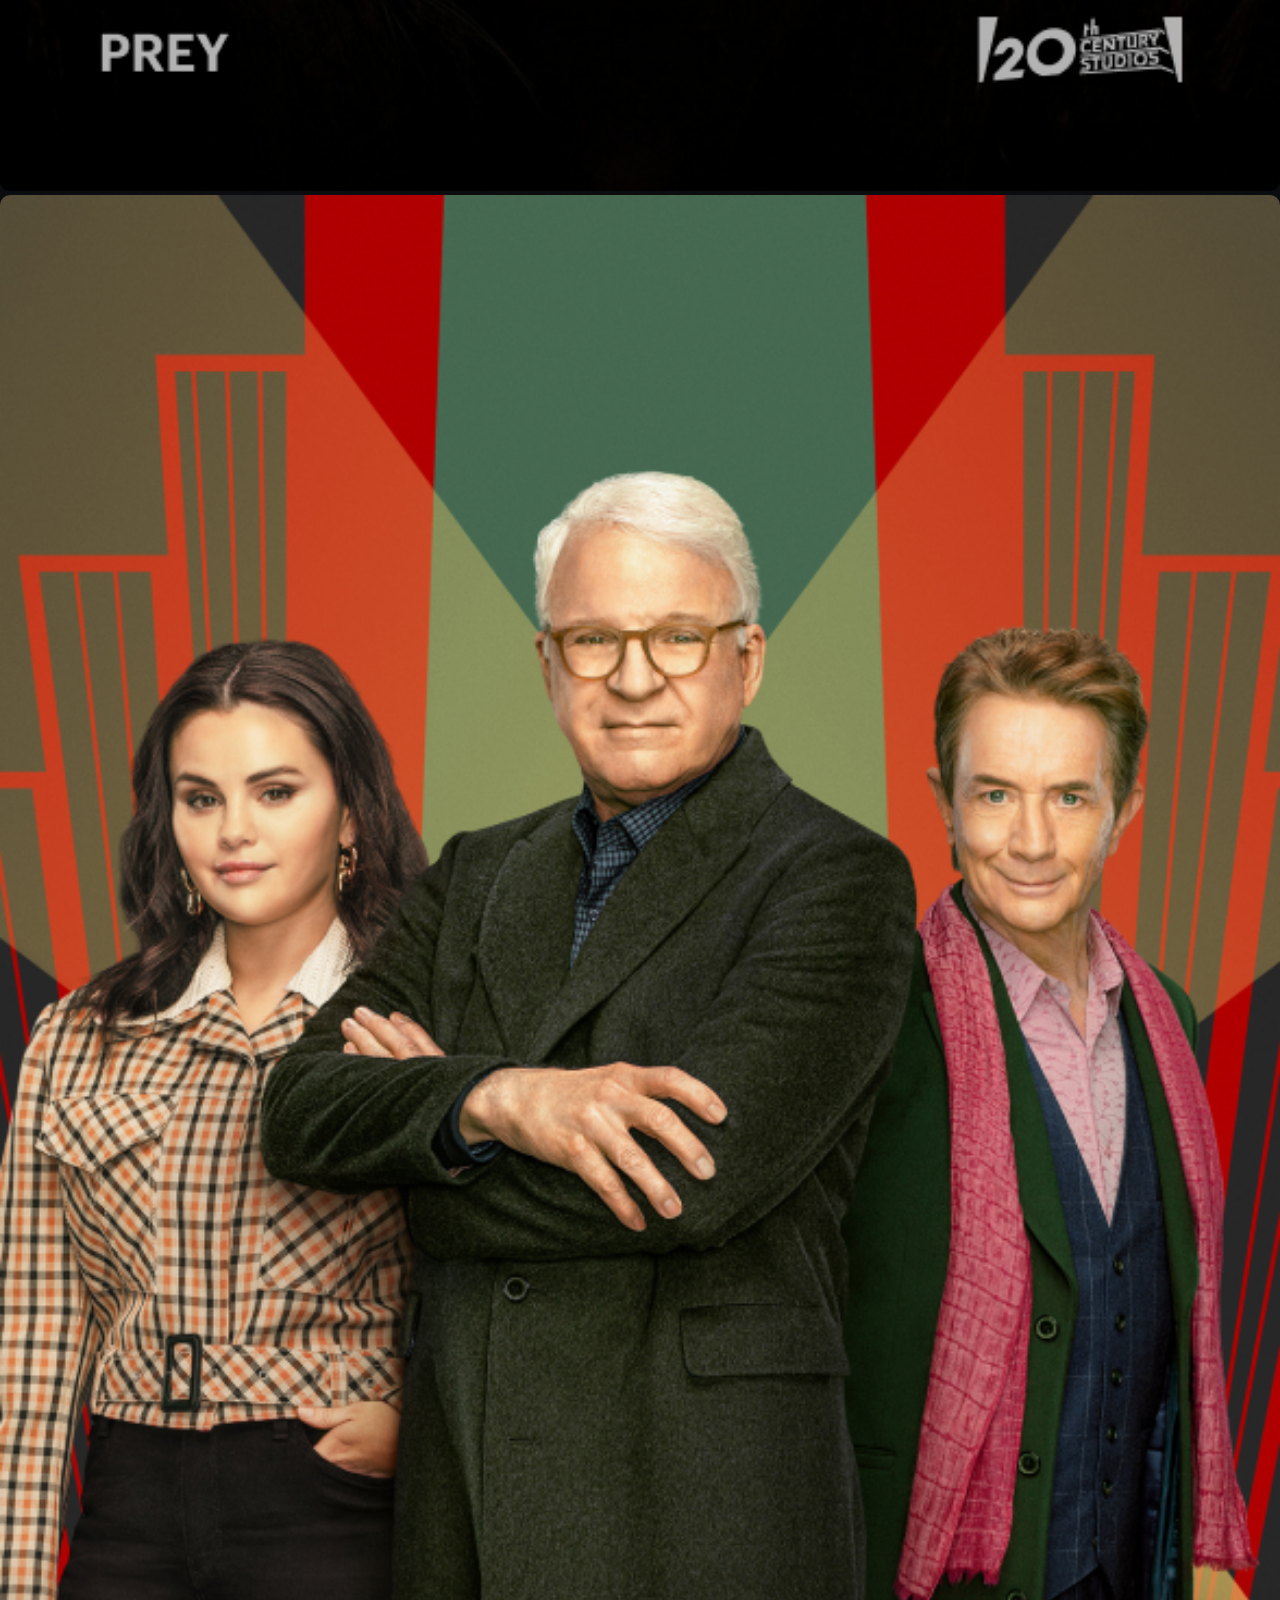
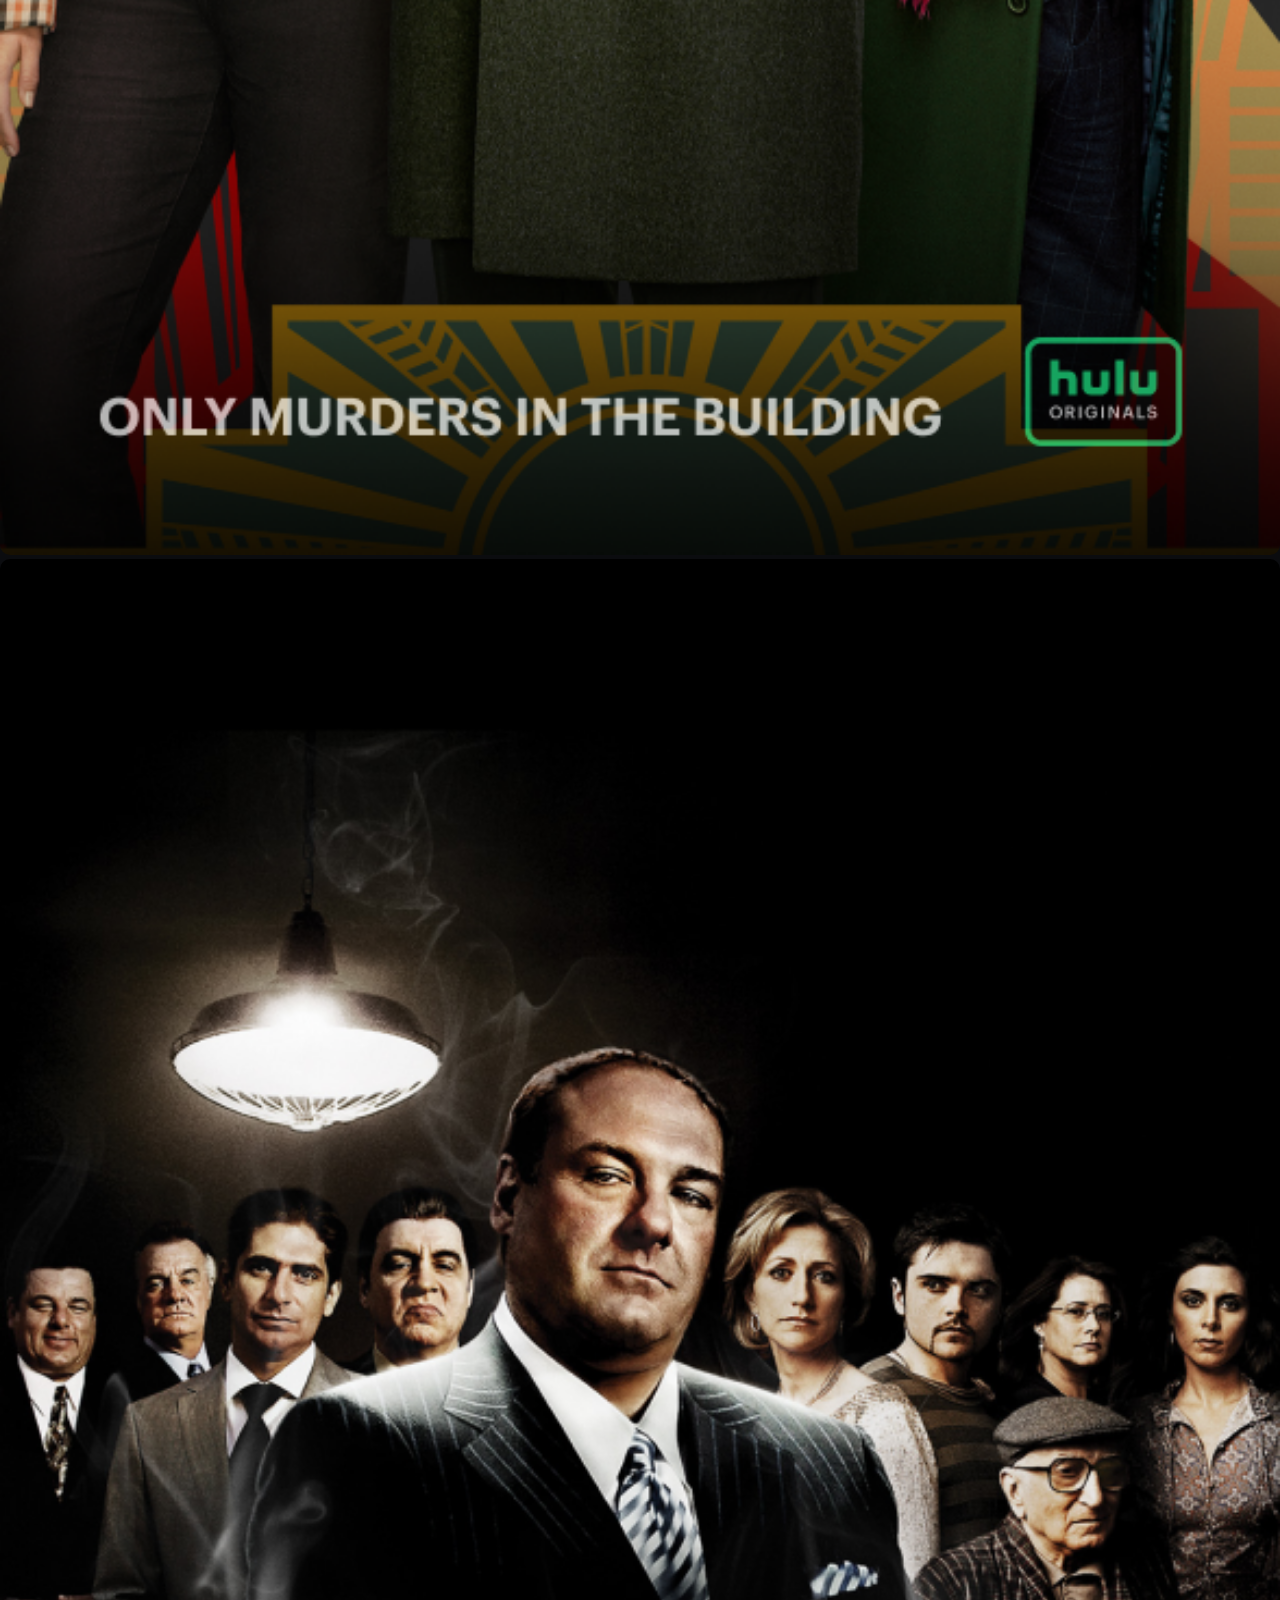
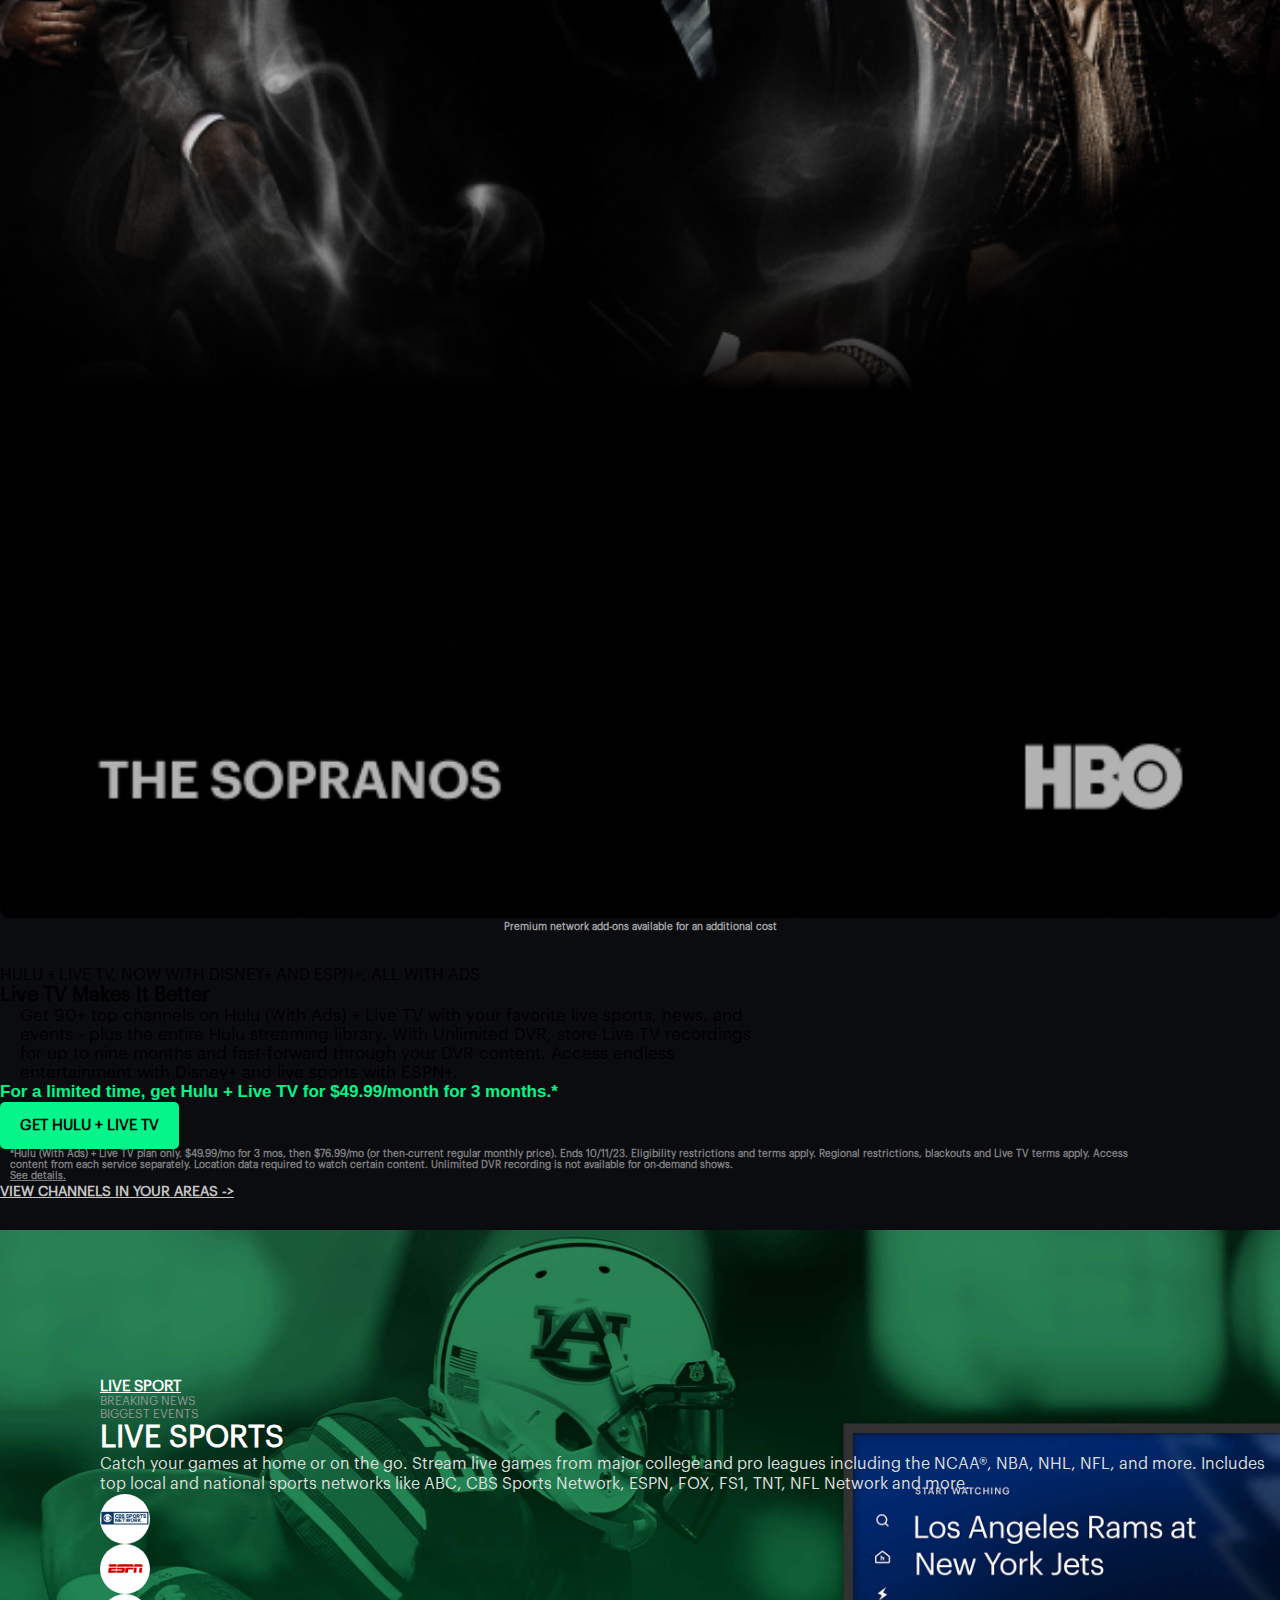
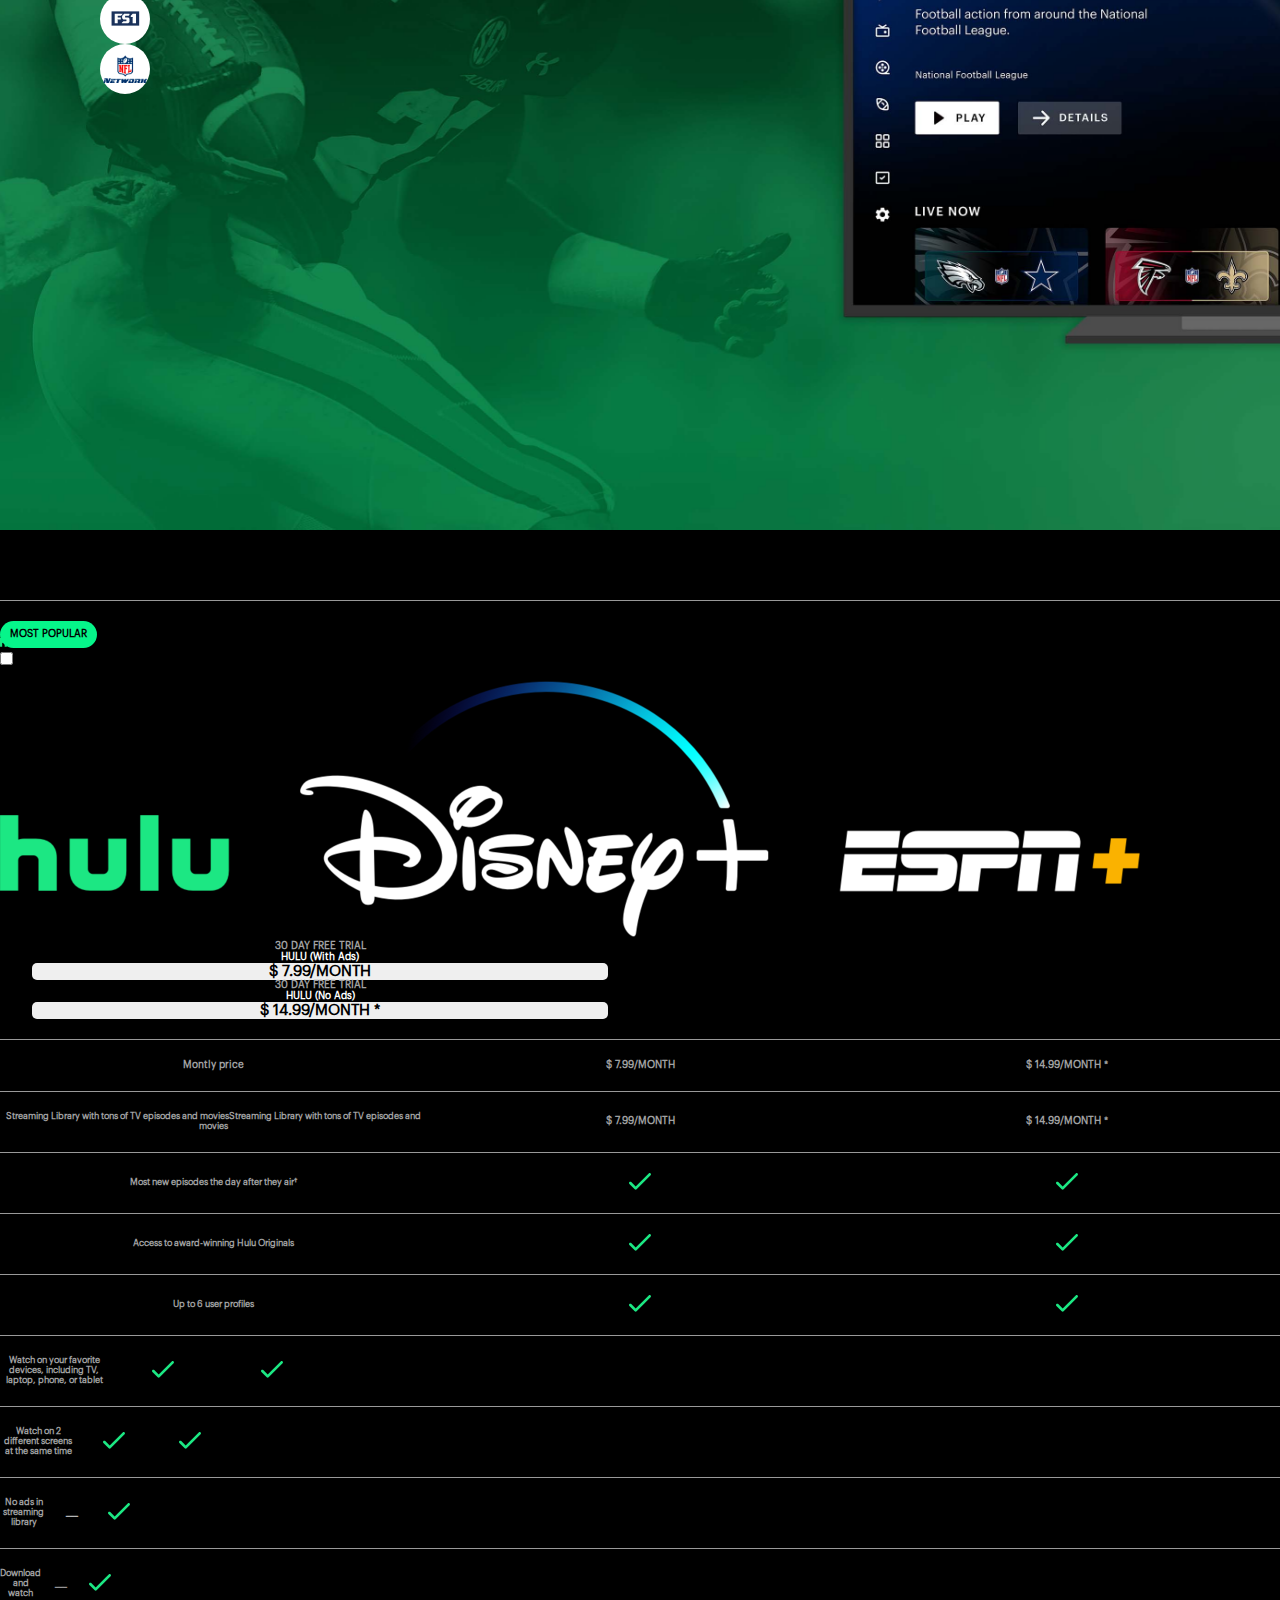
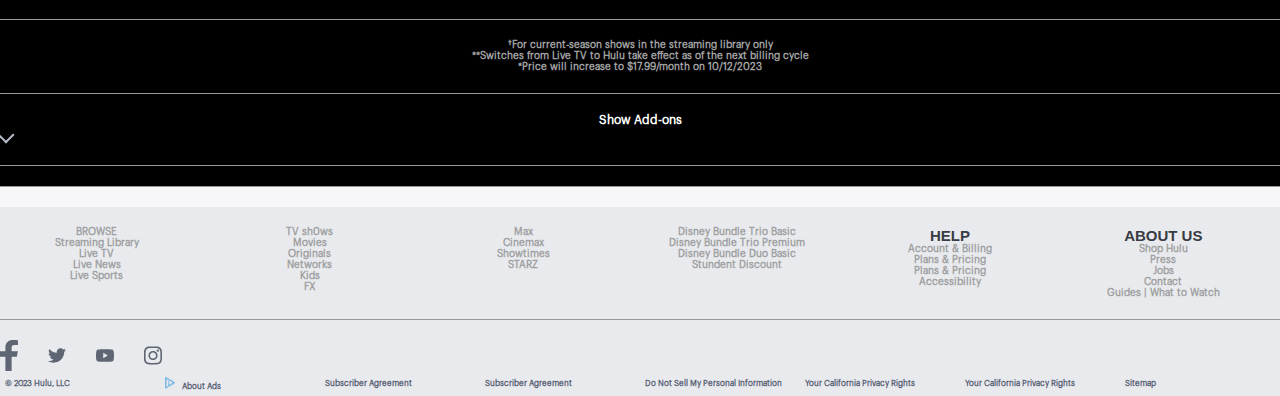
==== commit b57643bc: "added" ====
--- a/index.html
+++ b/index.html
@@ -366,8 +366,8 @@
             </div>
         </div>
         <div class="container section-divider"></div>
-        <div
-            style="color: #A0A1A2;font-size: 10px;font-weight: 800;font-family: Arial, Helvetica, sans-serif; padding-left: 20px;">
+        <div class="callback container"
+            style="color: #A0A1A2;font-size: 10px;font-weight: 800;font-family: Arial, Helvetica, sans-serif; padding-left: 20p;">
             <p>
                 †For current-season shows in the streaming library only
             </p>
@@ -377,19 +377,7 @@
             </p>
             <p>*Price will increase to $17.99/month on 10/12/2023</p>
         </div>
-<!-- 
-        <div class="available mt-5 text-white">
-            <h1>Available Add-ons</h1>
-            <div class="pt-3">
-                <p>Add-ons available at an additional cost</p>
-                <p>Add them up after you sign up for Hulu.</p>
-            </div>
-        </div> -->
-        <div class="container section-divider"></div>
-        <div onclick="adsToggle () " id="hidden">
-            <p>Hide Add-ons </p>
-        </div>
-       <div id="Contents" style="display: none;">
+       <div id="Contents"style="display: none;">
         
         <div class="available mt-5 text-white " style="margin-left: 56px;">
             <h1>Available Add-ons</h1>
@@ -424,6 +412,13 @@
                 <p><img src="./hulu-img/mark.svg" alt=""></p>
             </div>
 
+        </div>
+        <div class="container section-divider"></div>
+        <div class="d-flex " style="justify-content: center; gap: 8px;">
+            <div onclick="adsToggle () " id="hidden">
+                <p class="pararaph">Show Add-ons </p>
+            </div>
+            <span id="caret" class="caret deg135 deg315"></span>
         </div>
         <div class="container section-divider"></div>
         <div class="container section-divider"></div>
--- a/style.css
+++ b/style.css
@@ -550,6 +550,9 @@
 .available{
   margin-left: 56px;
 }
+.callback{
+  margin-right: -0px;
+}
 }
 @media screen and (max-width: 1027.50px){
     .responsive-sec{
@@ -559,9 +562,40 @@
         display: none;
     }
 }
+.pararaph{
+  font-size: 12px; 
+  color: white !important;
+}
 #hidden{
   text-align: center;
-  color: #535F59;
+  color: white ;
   font-size: 15px;
   font-weight: 600;
 }
+@keyframes fadeout {
+  from {
+      opacity: 0;
+  }
+  to {
+      opacity: 1;
+  }
+}
+
+#Contents {
+  animation: fadeout 0.7s ease-in-out;
+}
+
+.caret{
+  display: inline-block;
+  box-sizing: border-box;
+  width: 12px;
+  height:12px;
+  border-left: 2px solid #B5BBC9;
+  border-bottom: 2px solid #B5BBC9; 
+}
+.deg315{
+  rotate: 135deg;  
+}
+.deg135{
+  rotate: 315deg;  
+}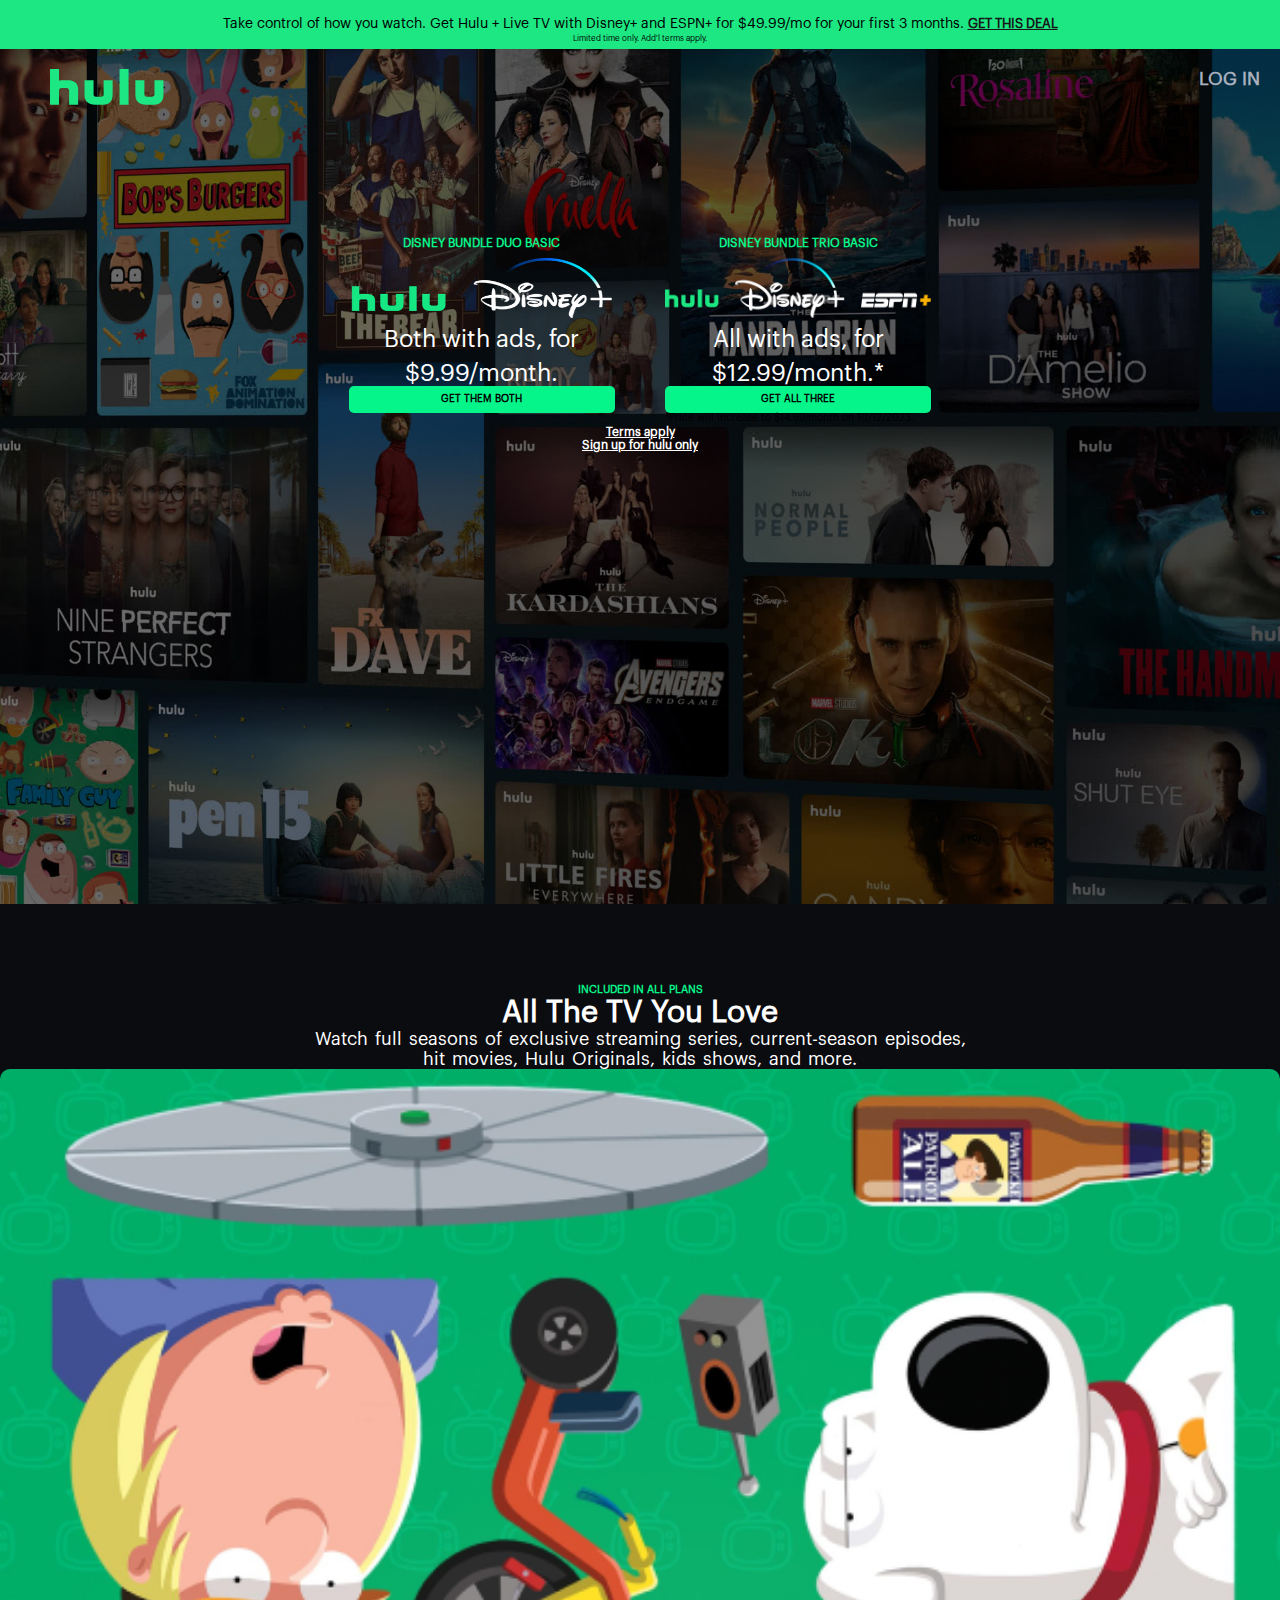
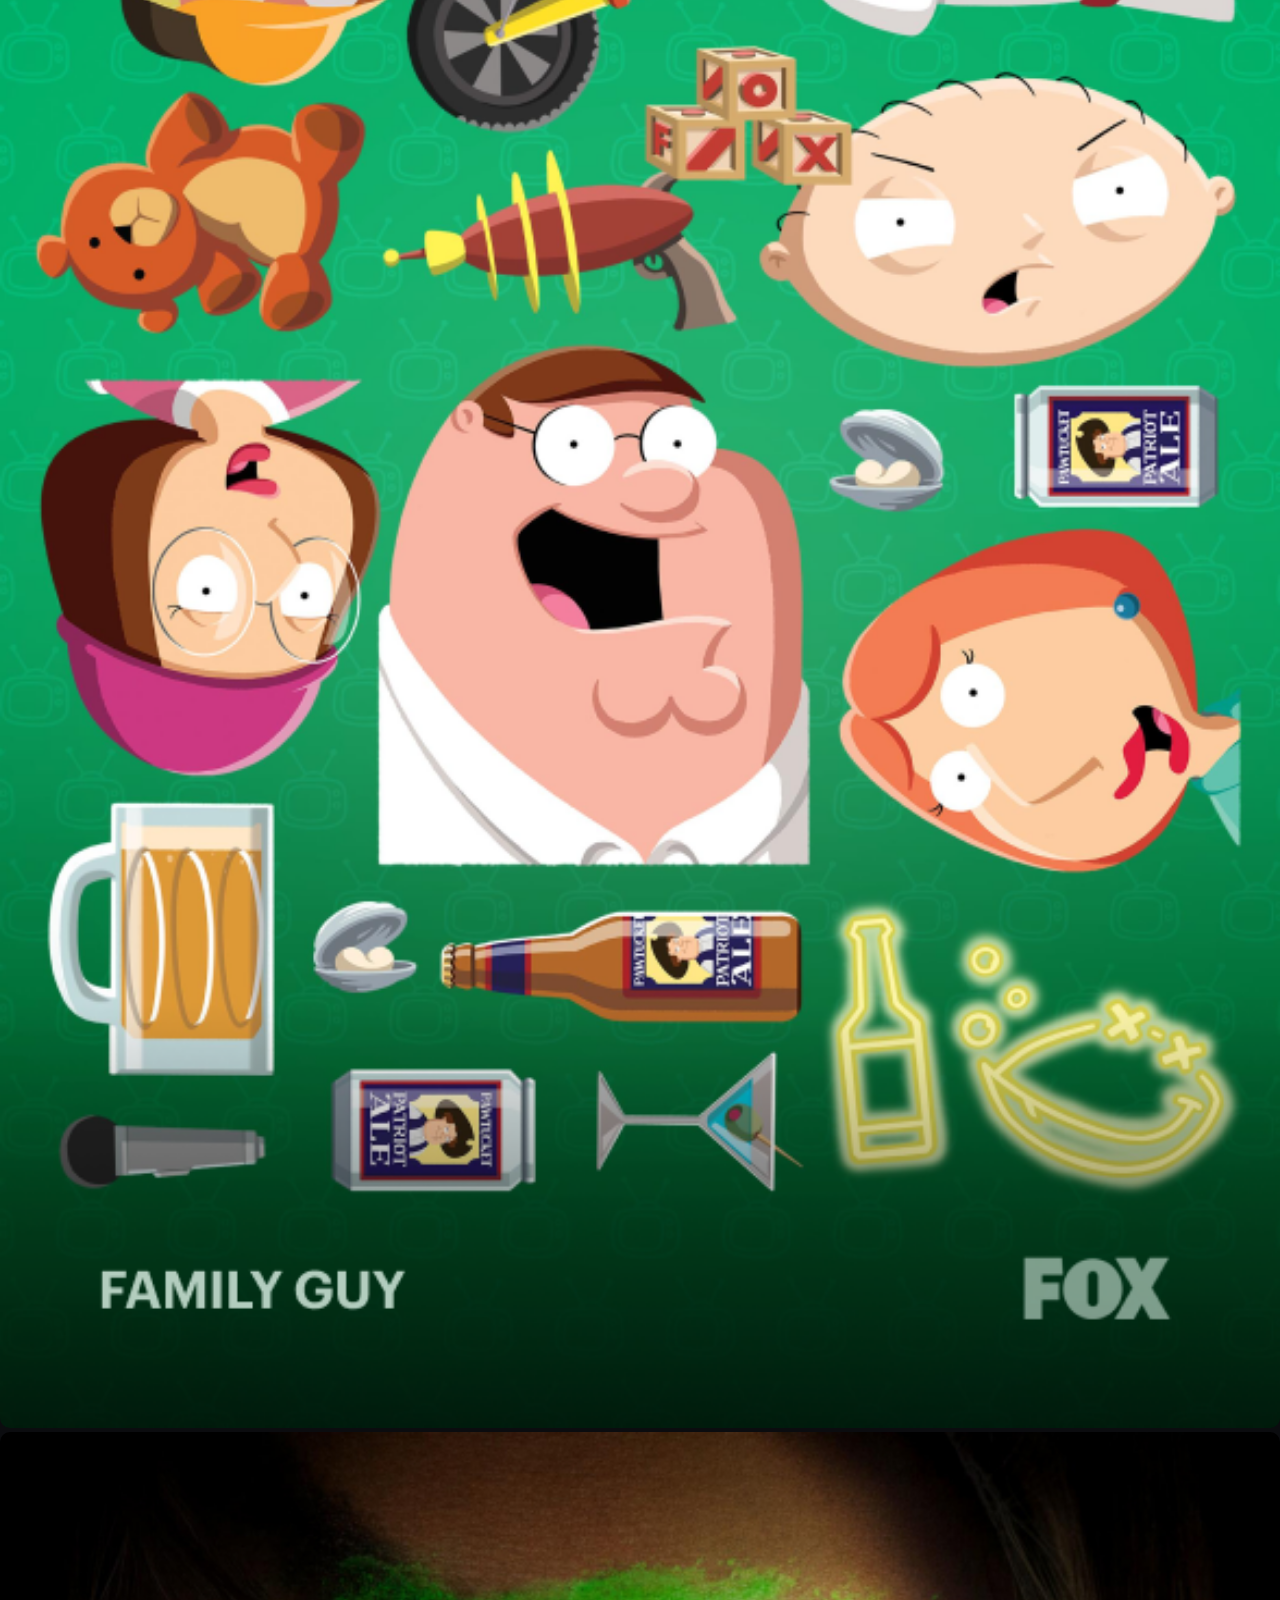
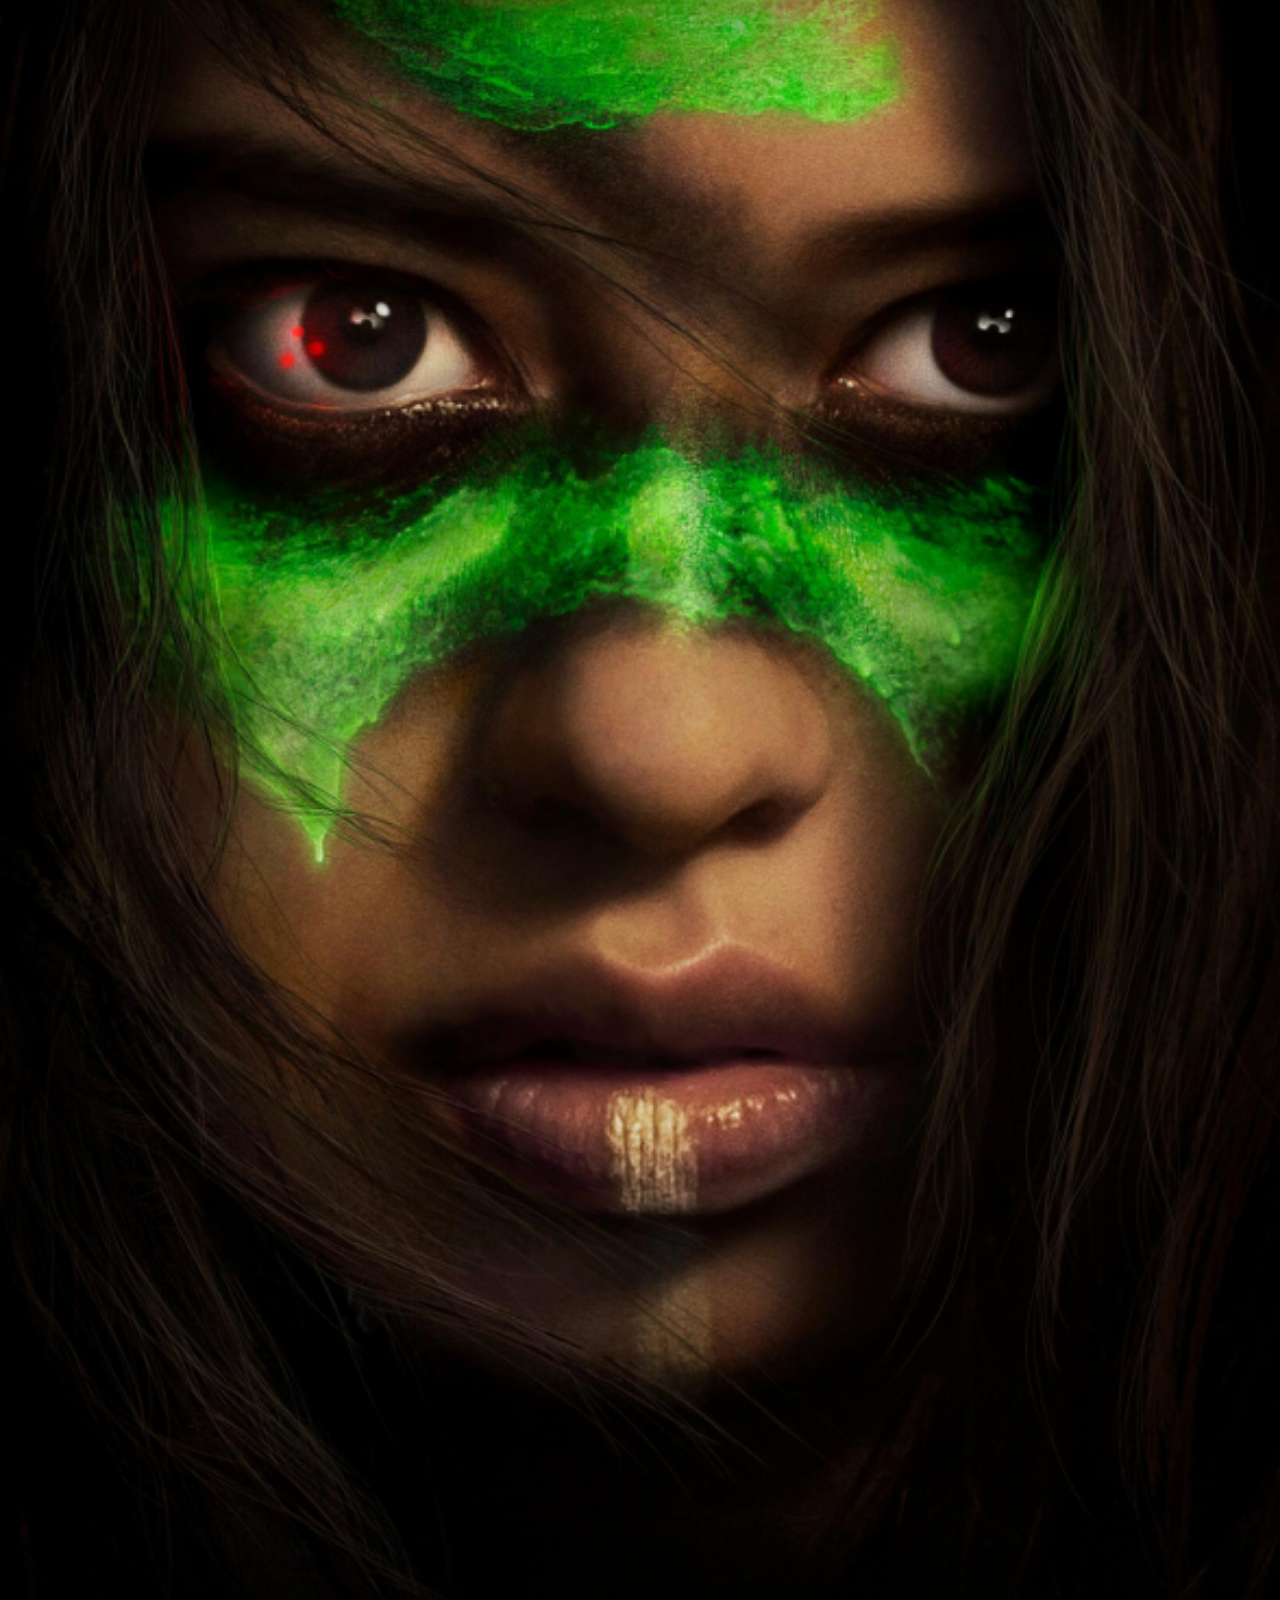
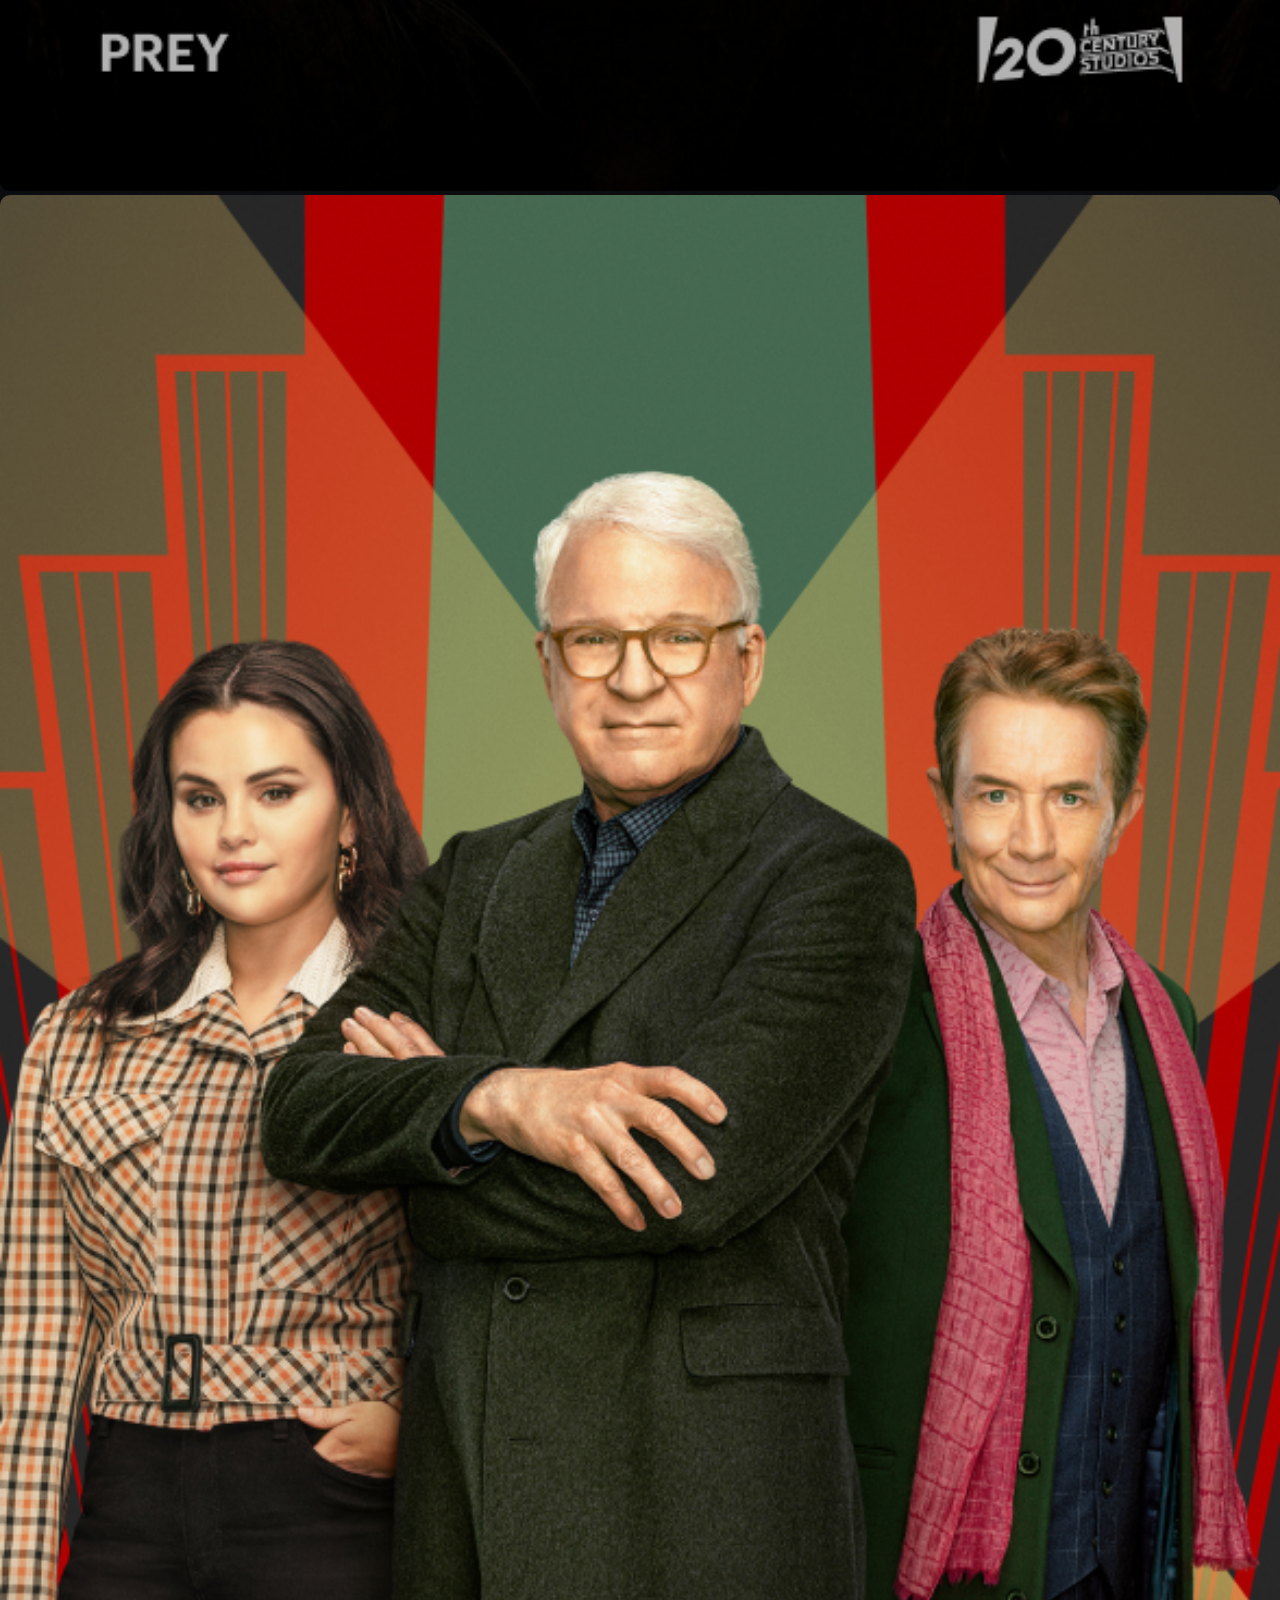
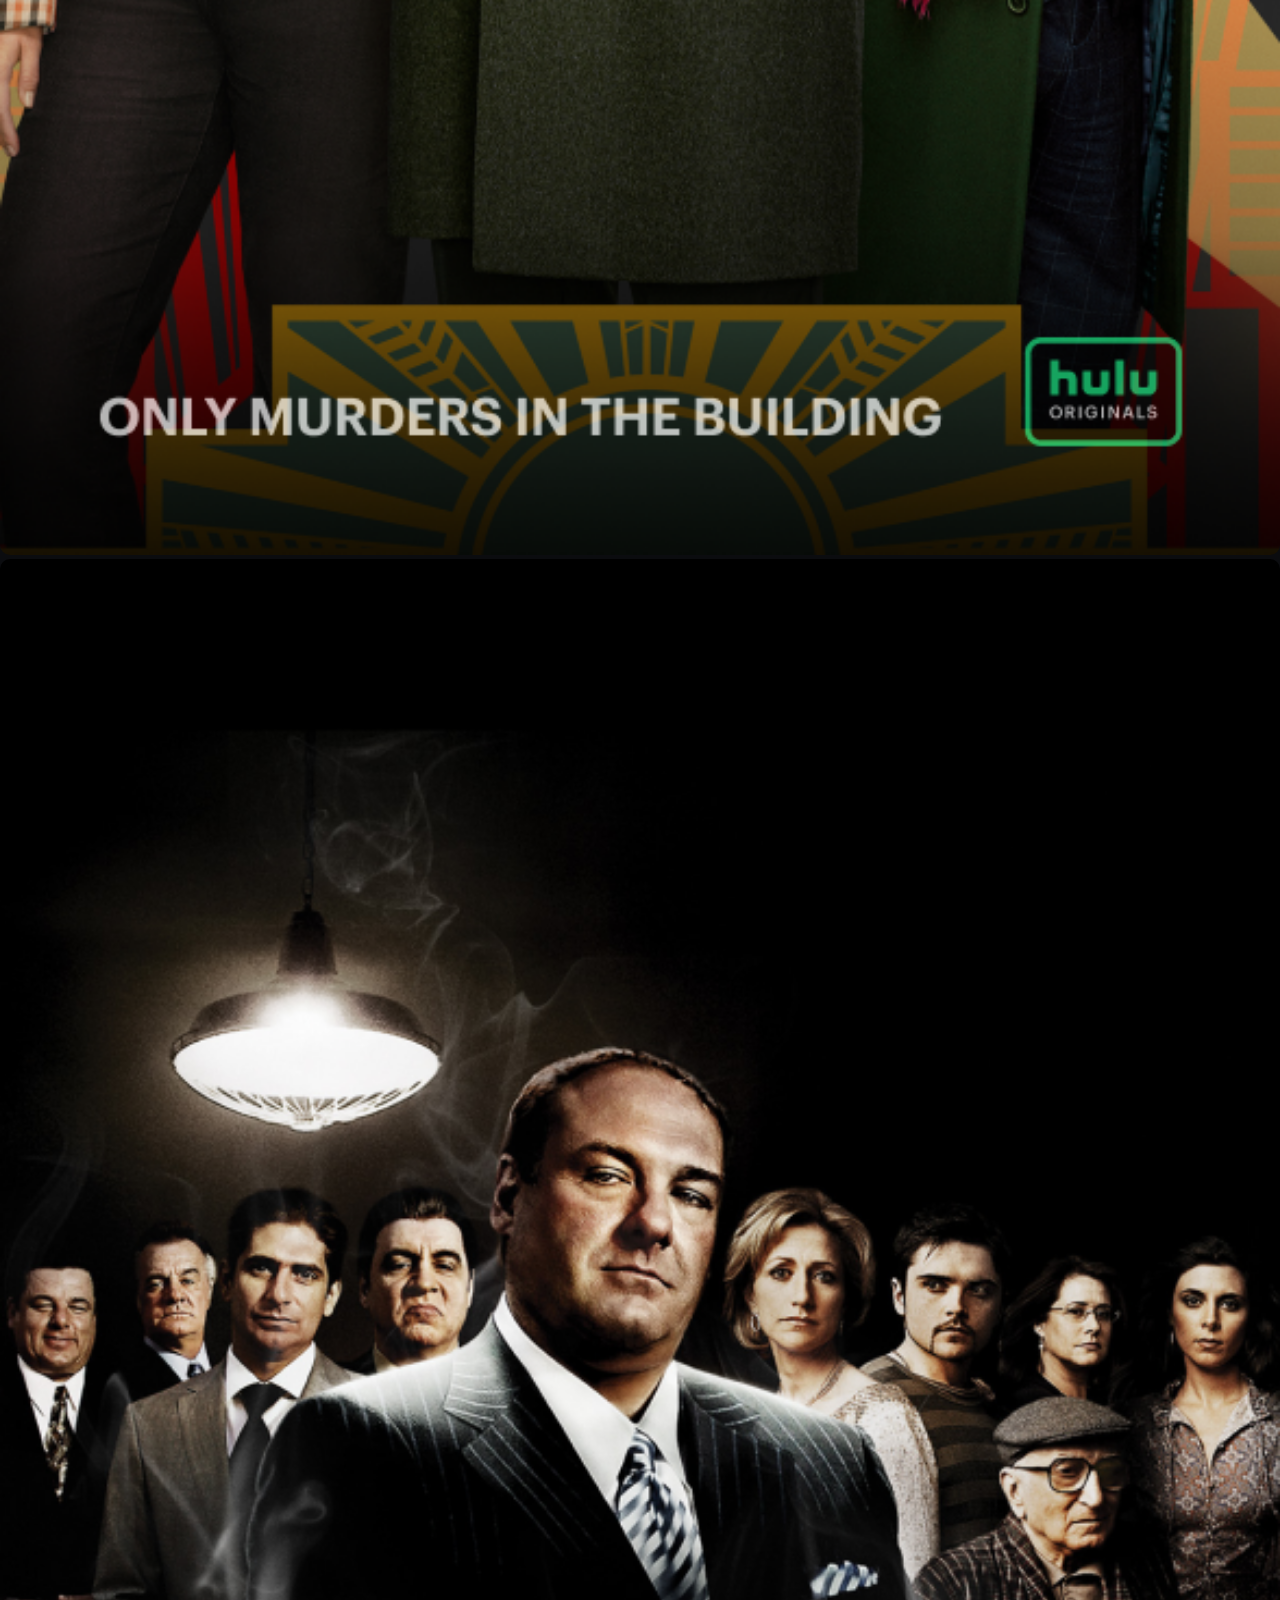
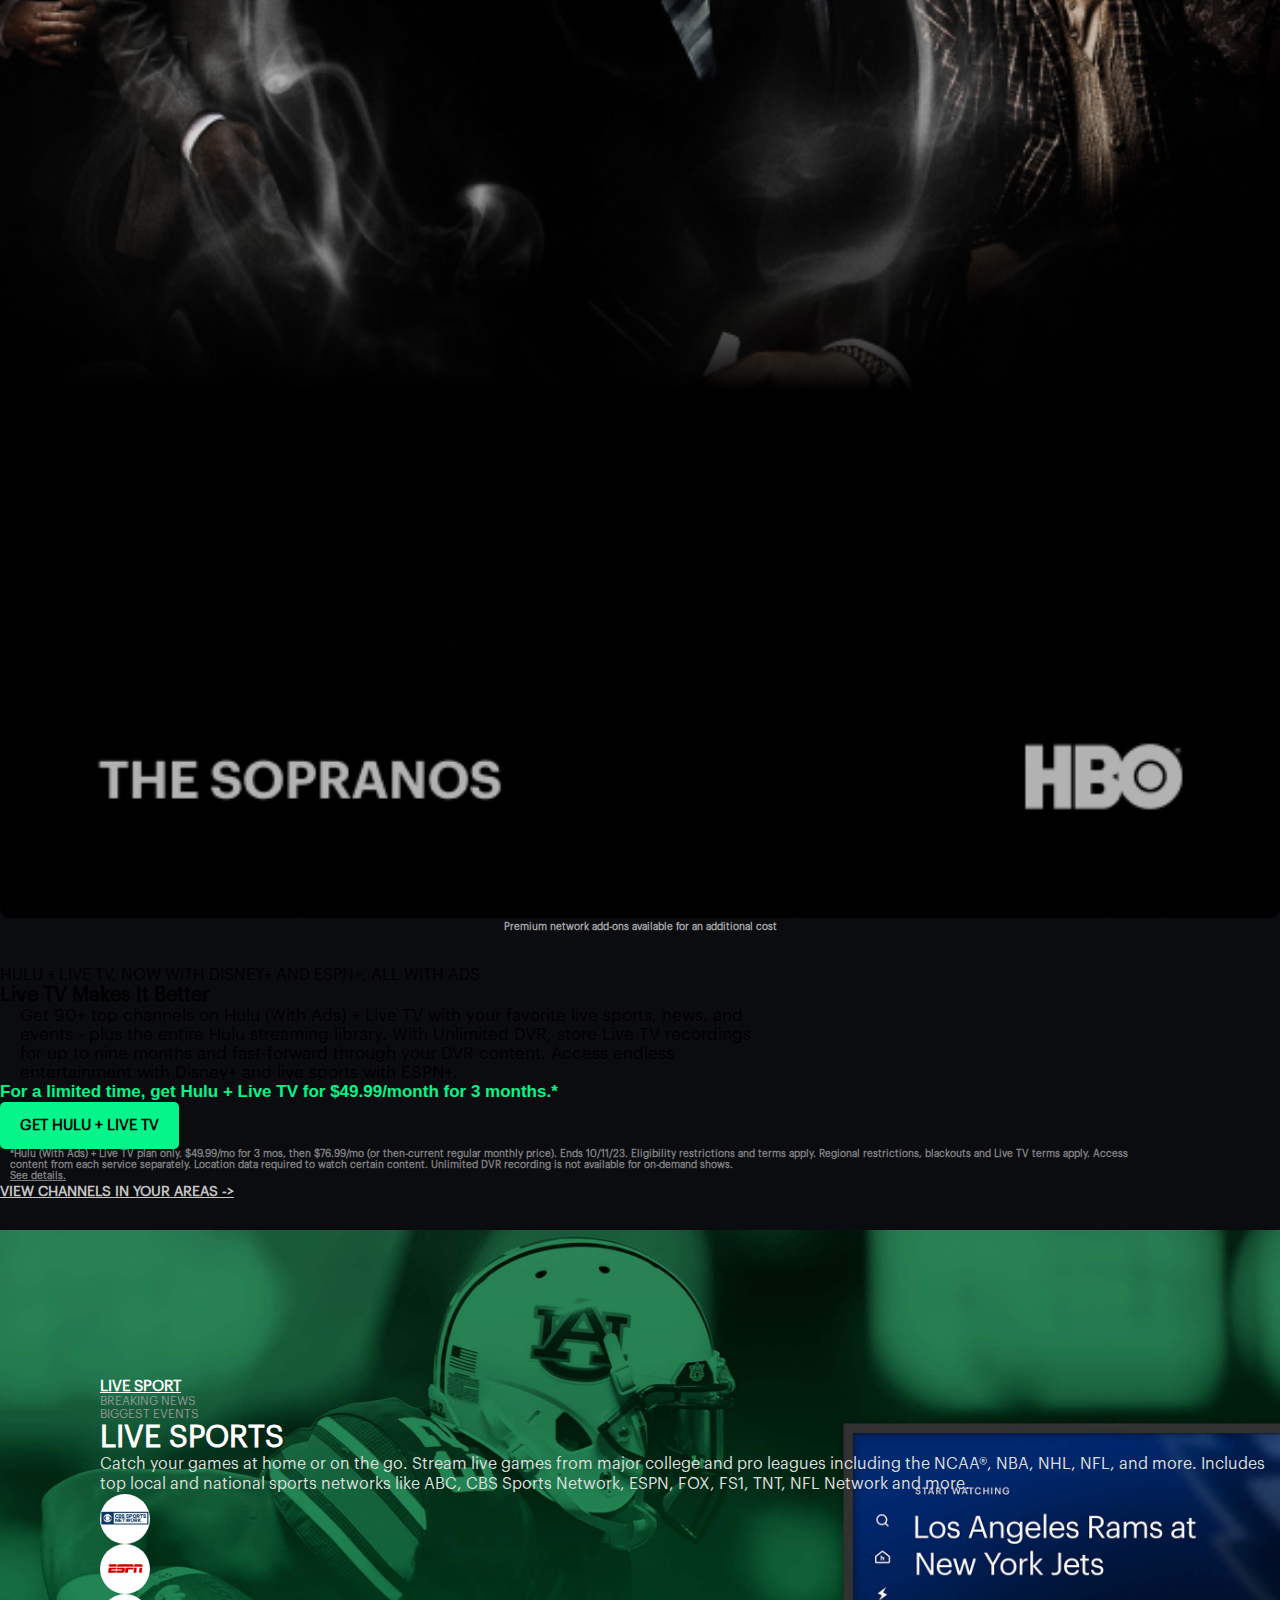
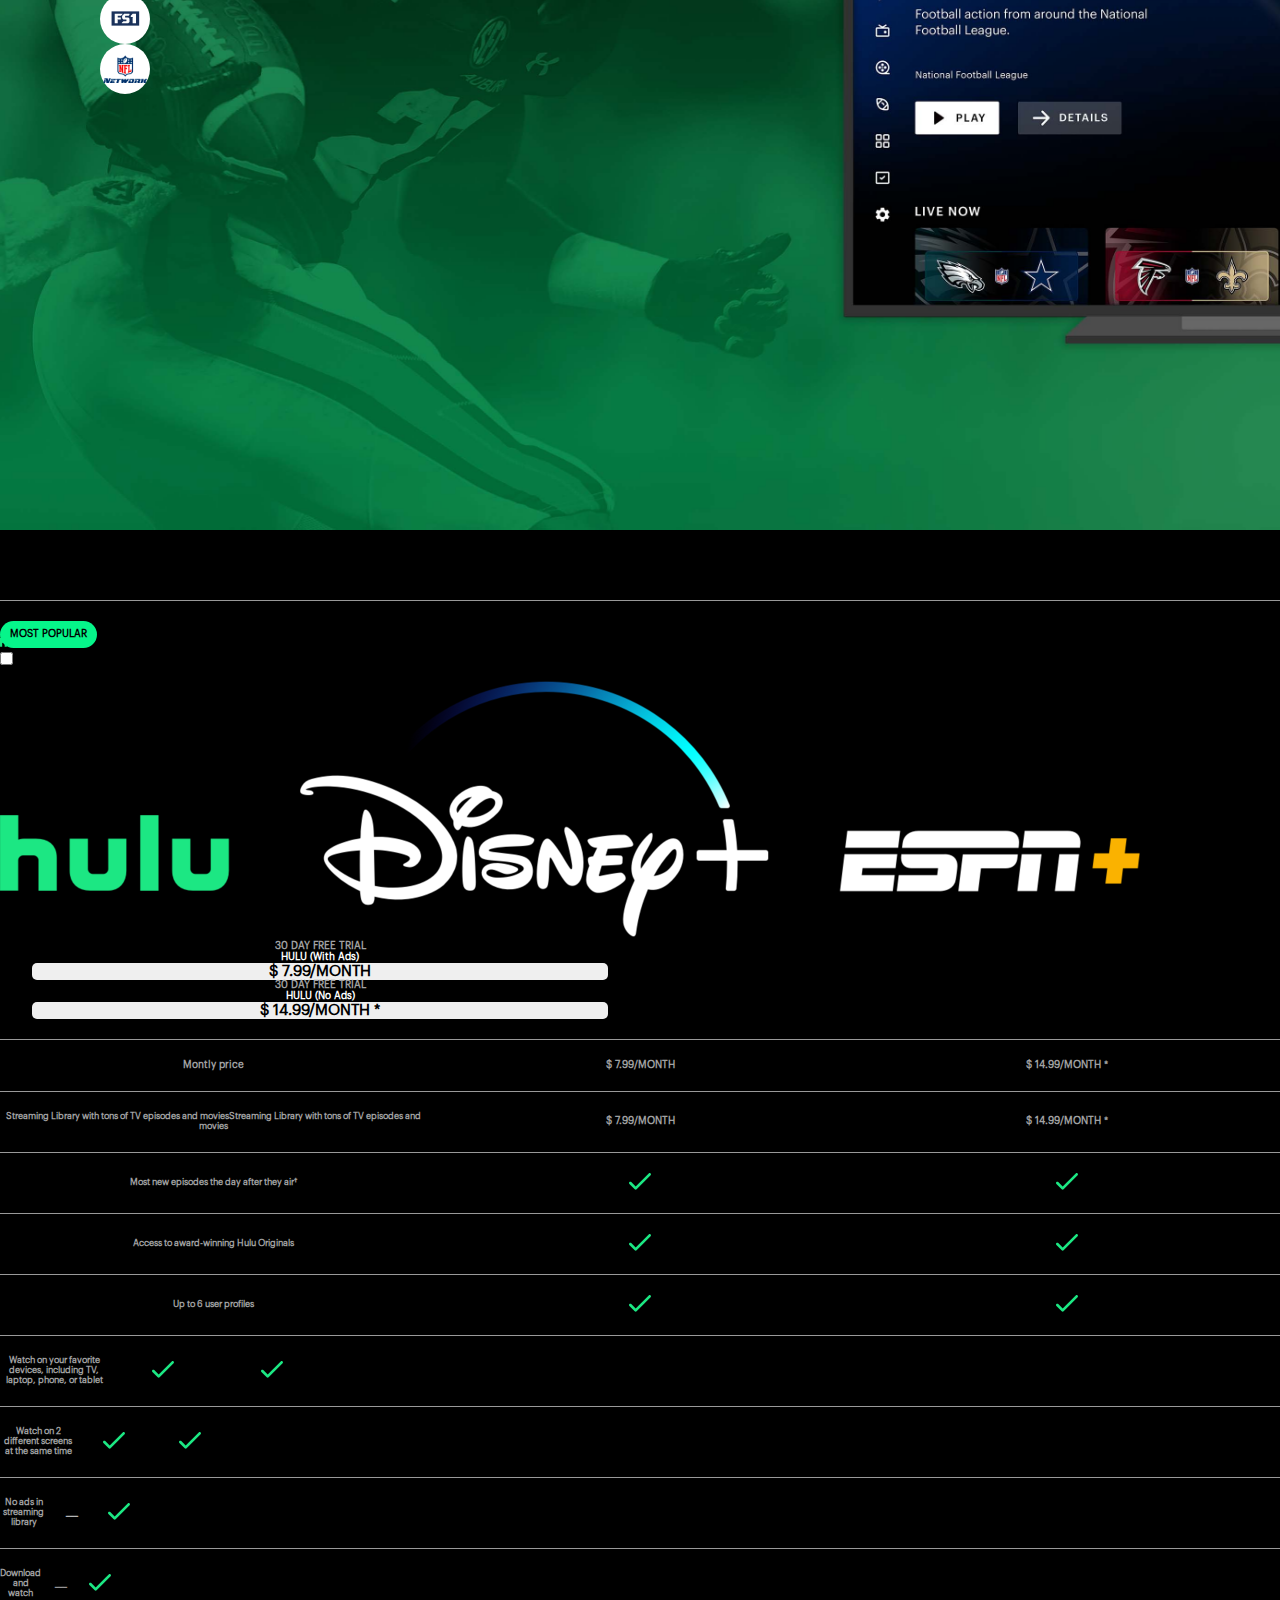
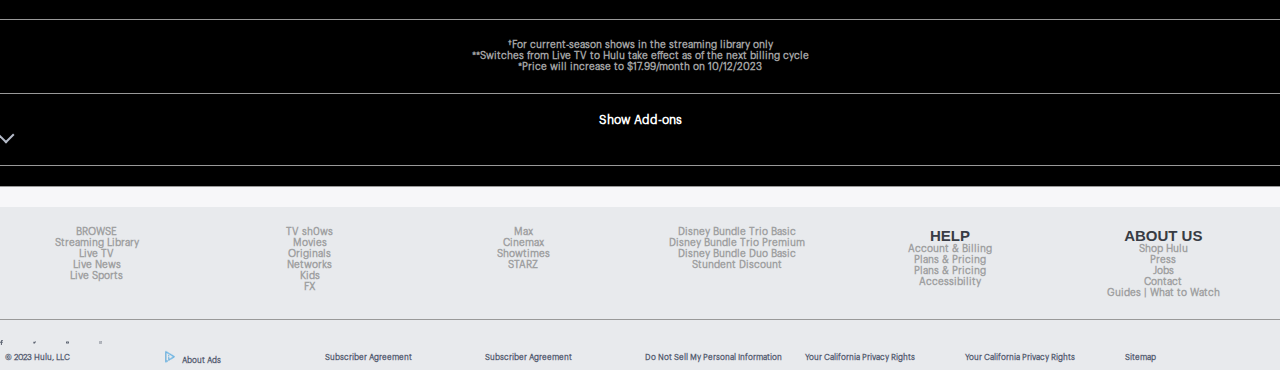
==== commit 04ef77ea: "added new files" ====
--- a/index.html
+++ b/index.html
@@ -27,7 +27,7 @@
         <div class="background-color">
             <img class="logo" src="./hulu-img/hulu-logo.svg" alt="">
 
-            <p style="text-decoration: none;" class="Log"><a href="">LOG IN</a> </p>
+            <p style="text-decoration: none;" class="Log"><a href="./loginpage/index.html">LOG IN</a> </p>
 
         </div>
 
@@ -73,7 +73,7 @@
                     </div>
                 </div>
                 <div class=" image-hover col-6 col-lg-3 col-md-6 col-sm-6 ">
-                    <div class="col-img">
+                    <div class="col-img ">
                         <img class="img"" src=" ./hulu-img/original (1).jpg" alt="image">
                     </div>
                 </div>
@@ -197,14 +197,14 @@
                 Switch plans or cancel anytime.**
             </p>
         </div>
-        <div class="container">
+        <div class="container ">
             <div class="">
                 <div class=" container section-divider"></div>
                 <div class="POPULAR">
                     <button class="button1">MOST POPULAR</button>
                 </div>
-            <div class="wrap-con">
-                <div class="d-flex w-100 block-it">
+            <div class="wrap-con ">
+                <div class="d-flex w-100 block-it ">
                     <div class="w-50 d-flex">
                         <div class=" mt-3 text-white w-50 ">
                             <h6>BASE PLANS</h6>
--- a/common.css
+++ b/common.css
@@ -13,7 +13,6 @@
   }
   body{
     background-color: #F7F7F9;
-
   }
 .container .card{
   height: 70vh !important;
--- a/style.css
+++ b/style.css
@@ -298,7 +298,6 @@
   display: flex;
   justify-content: center;
   align-items: center;
-  /* overflow: hidden;  */
 }
 .circle-img img {
   max-width: 100%;
@@ -336,6 +335,9 @@
   font-size: 15px;
   font-weight: bold;
 }
+.button2:hover{
+  background-color: #b0abab;
+}
 .trial {
   width: 50%;
   color: #a1a2a5;
@@ -369,7 +371,6 @@
   align-items: center;
   flex-wrap: wrap;
 }
-
 .container p {
   flex: 1;
   text-align: center;
@@ -422,18 +423,12 @@
 
 .logos img {
   margin-right: 30px;
-  width: 18px;
+  width: 3px !important;
 }
 .main-container{
   display: none;
 }
 @media screen and (max-width: 768px) {
-  .container.logos img {
-    margin-right: 30px;
-  }
-}
-@media screen and (max-width: 768px) {
-    
     .text-white h1 {
         font-size: 13px !important;
         font-weight: 900;
@@ -461,6 +456,7 @@
         padding: 10px 10px;
     }
 }
+
 @media screen and (max-width: 768px) {
   .last-flex {
     max-width: 80%;
@@ -488,7 +484,8 @@
   .logo {
     margin-left: 0;
     margin-bottom: 20px;
-    max-width: 35%;
+    max-width: 20%;
+    width: 50%;
   }
   
   .Log {
@@ -531,7 +528,6 @@
   
 }
 .wrap-con{
-  background-color: red;
 display: none;
 }
 
@@ -582,7 +578,8 @@
 }
 
 #Contents {
-  animation: fadeout 0.7s ease-in-out;
+  animation: fadeout 0.7
+  s ease-in-out;
 }
 
 .caret{
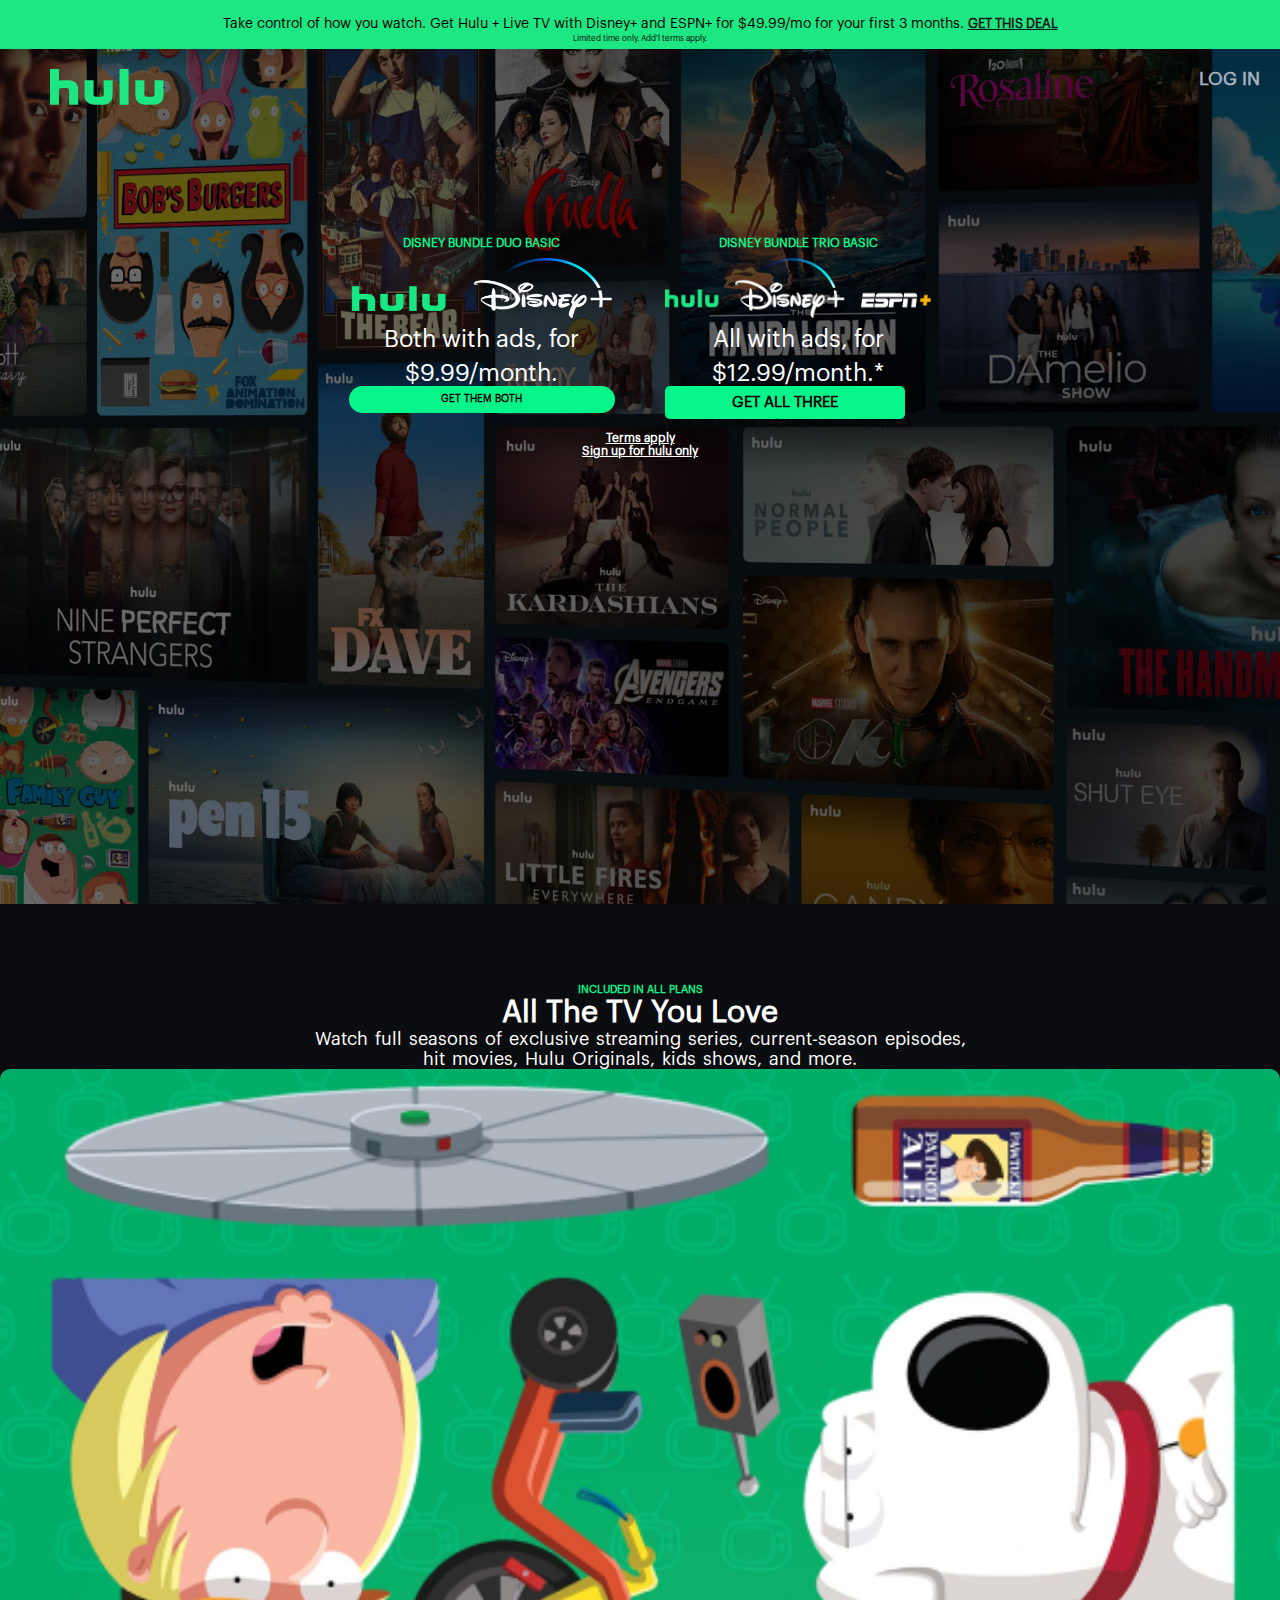
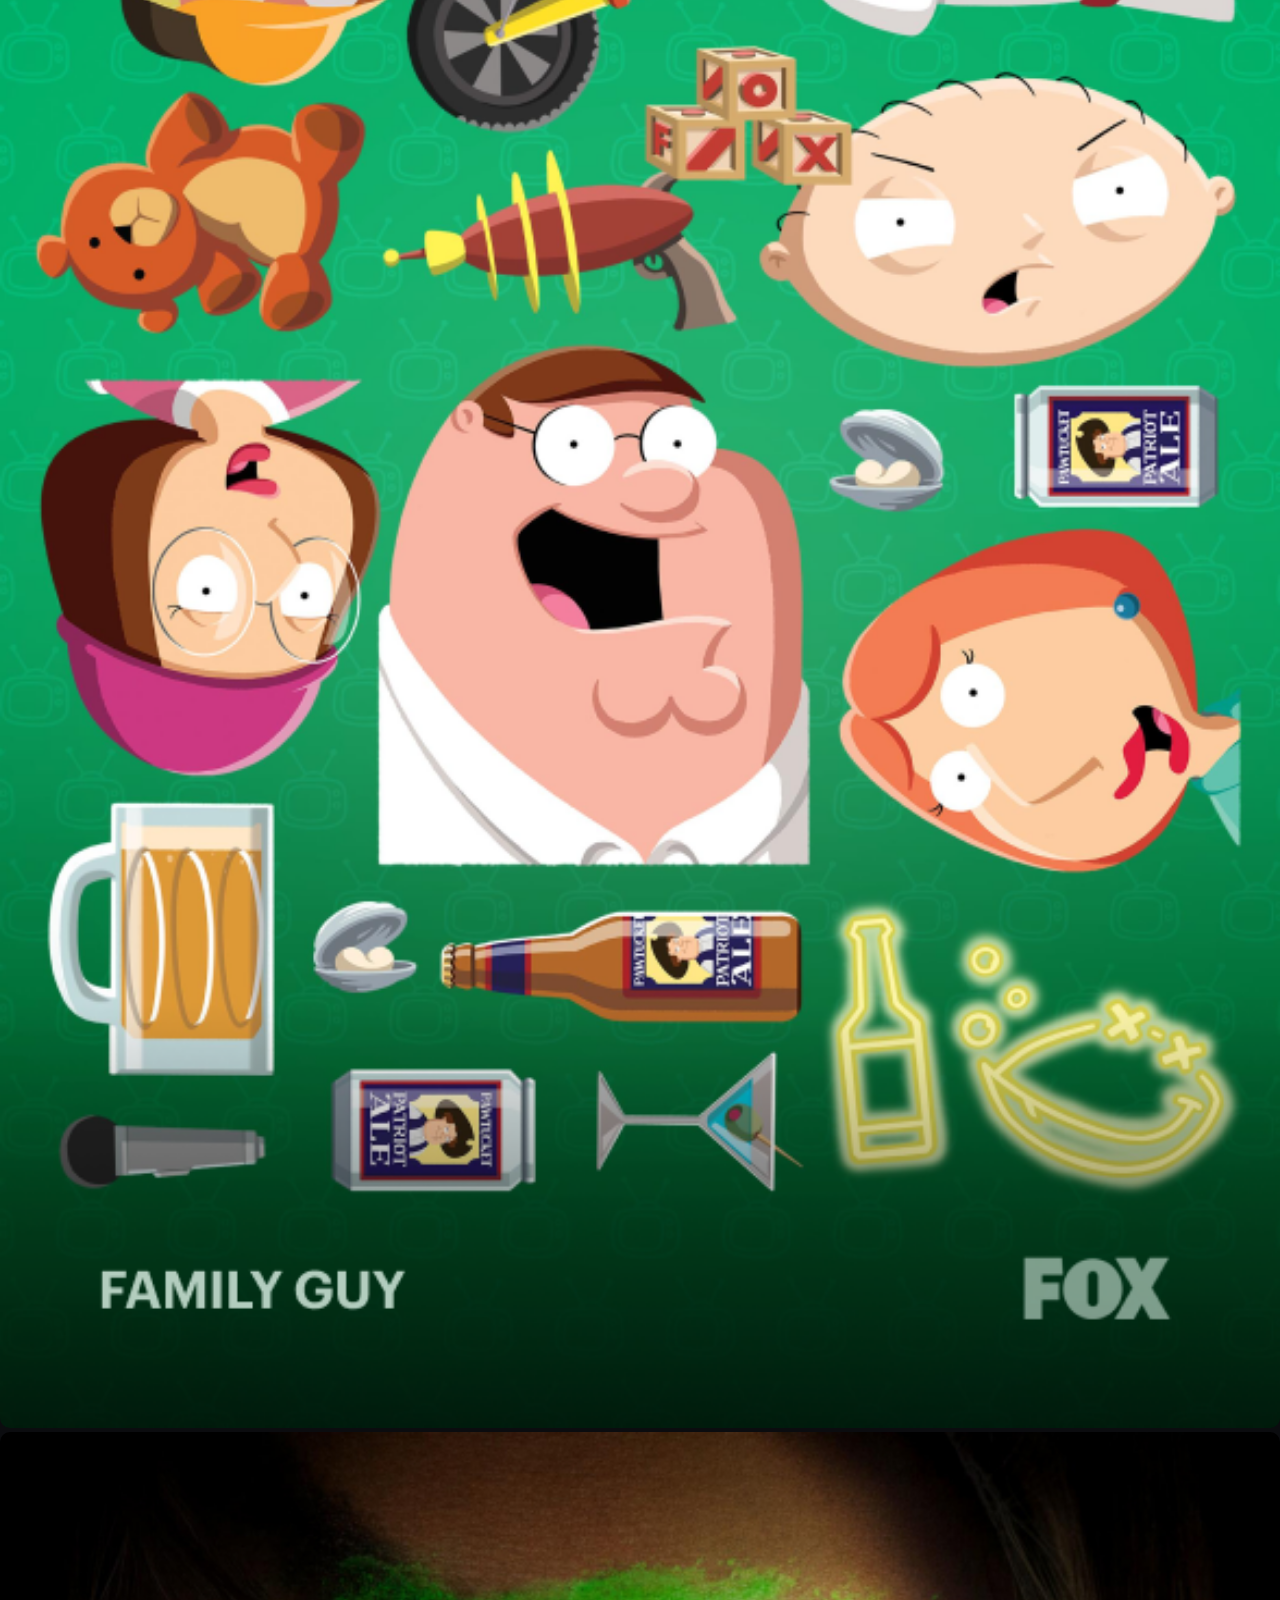
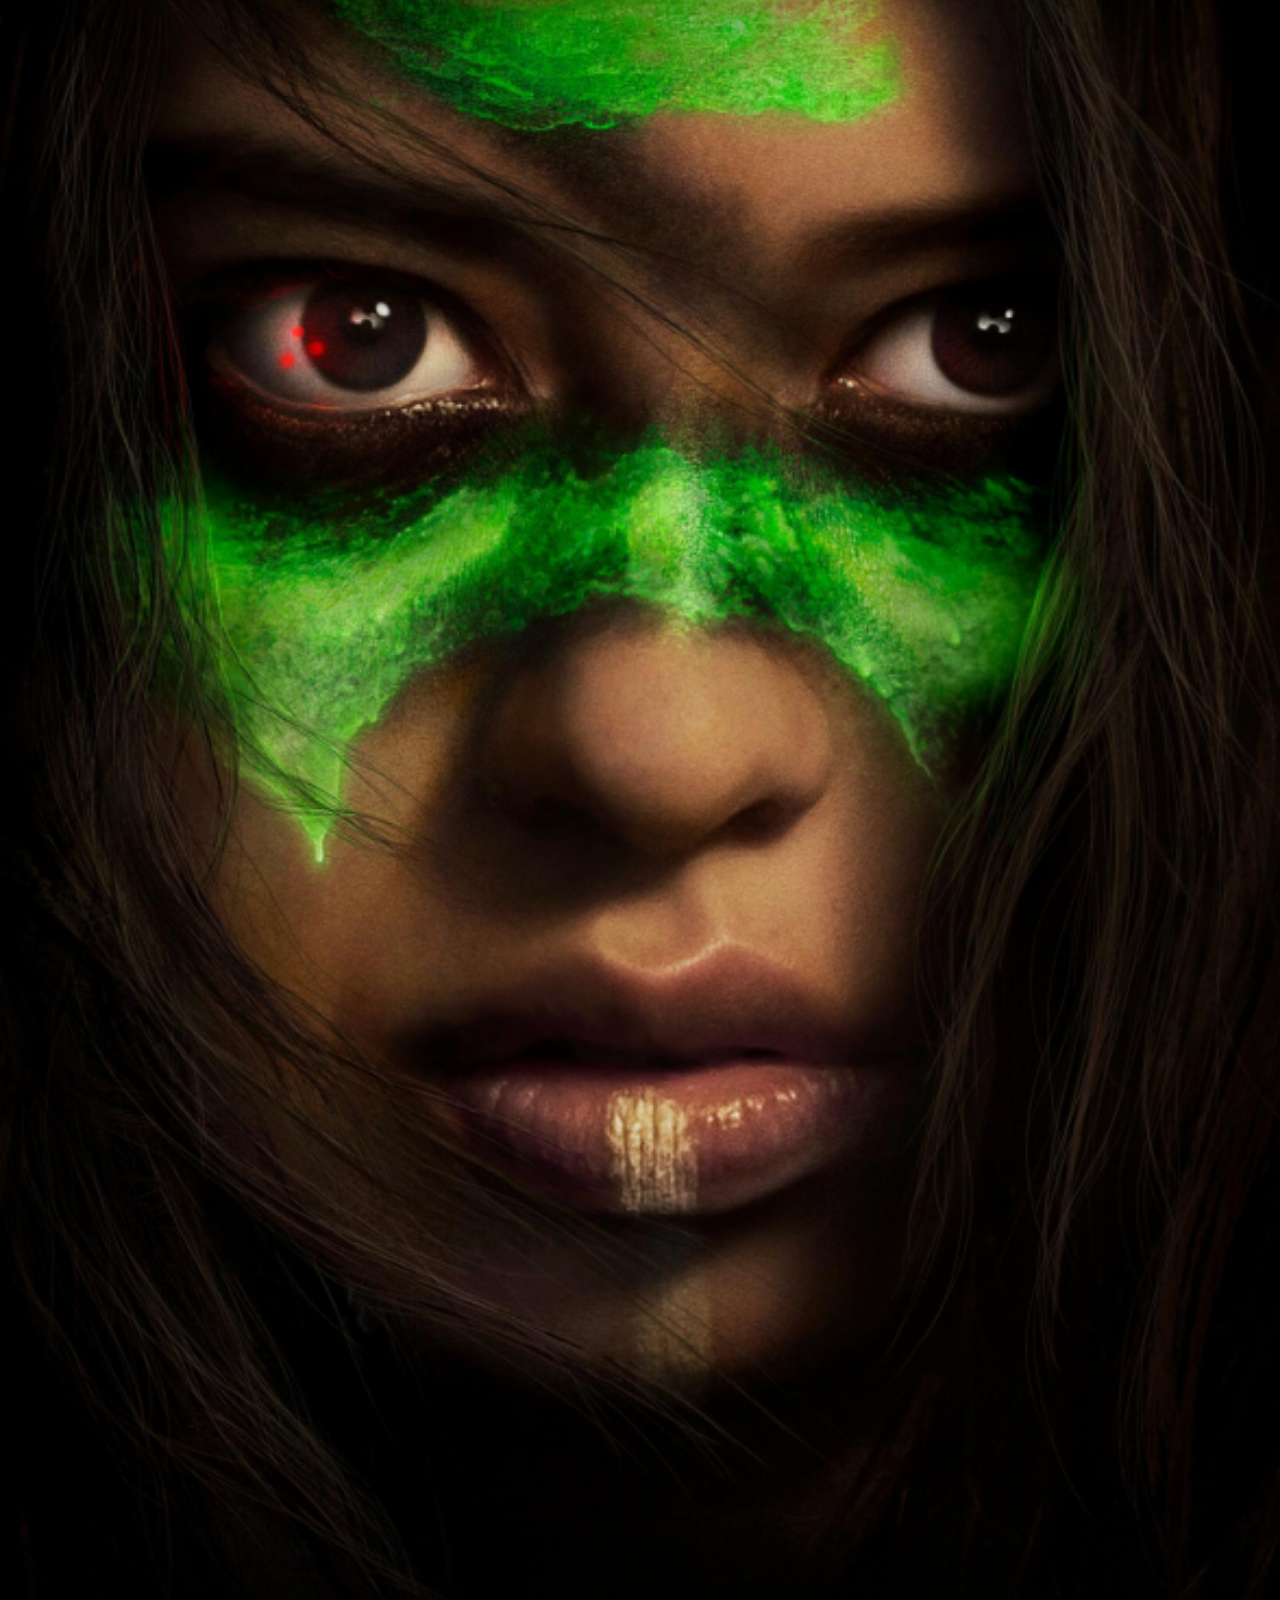
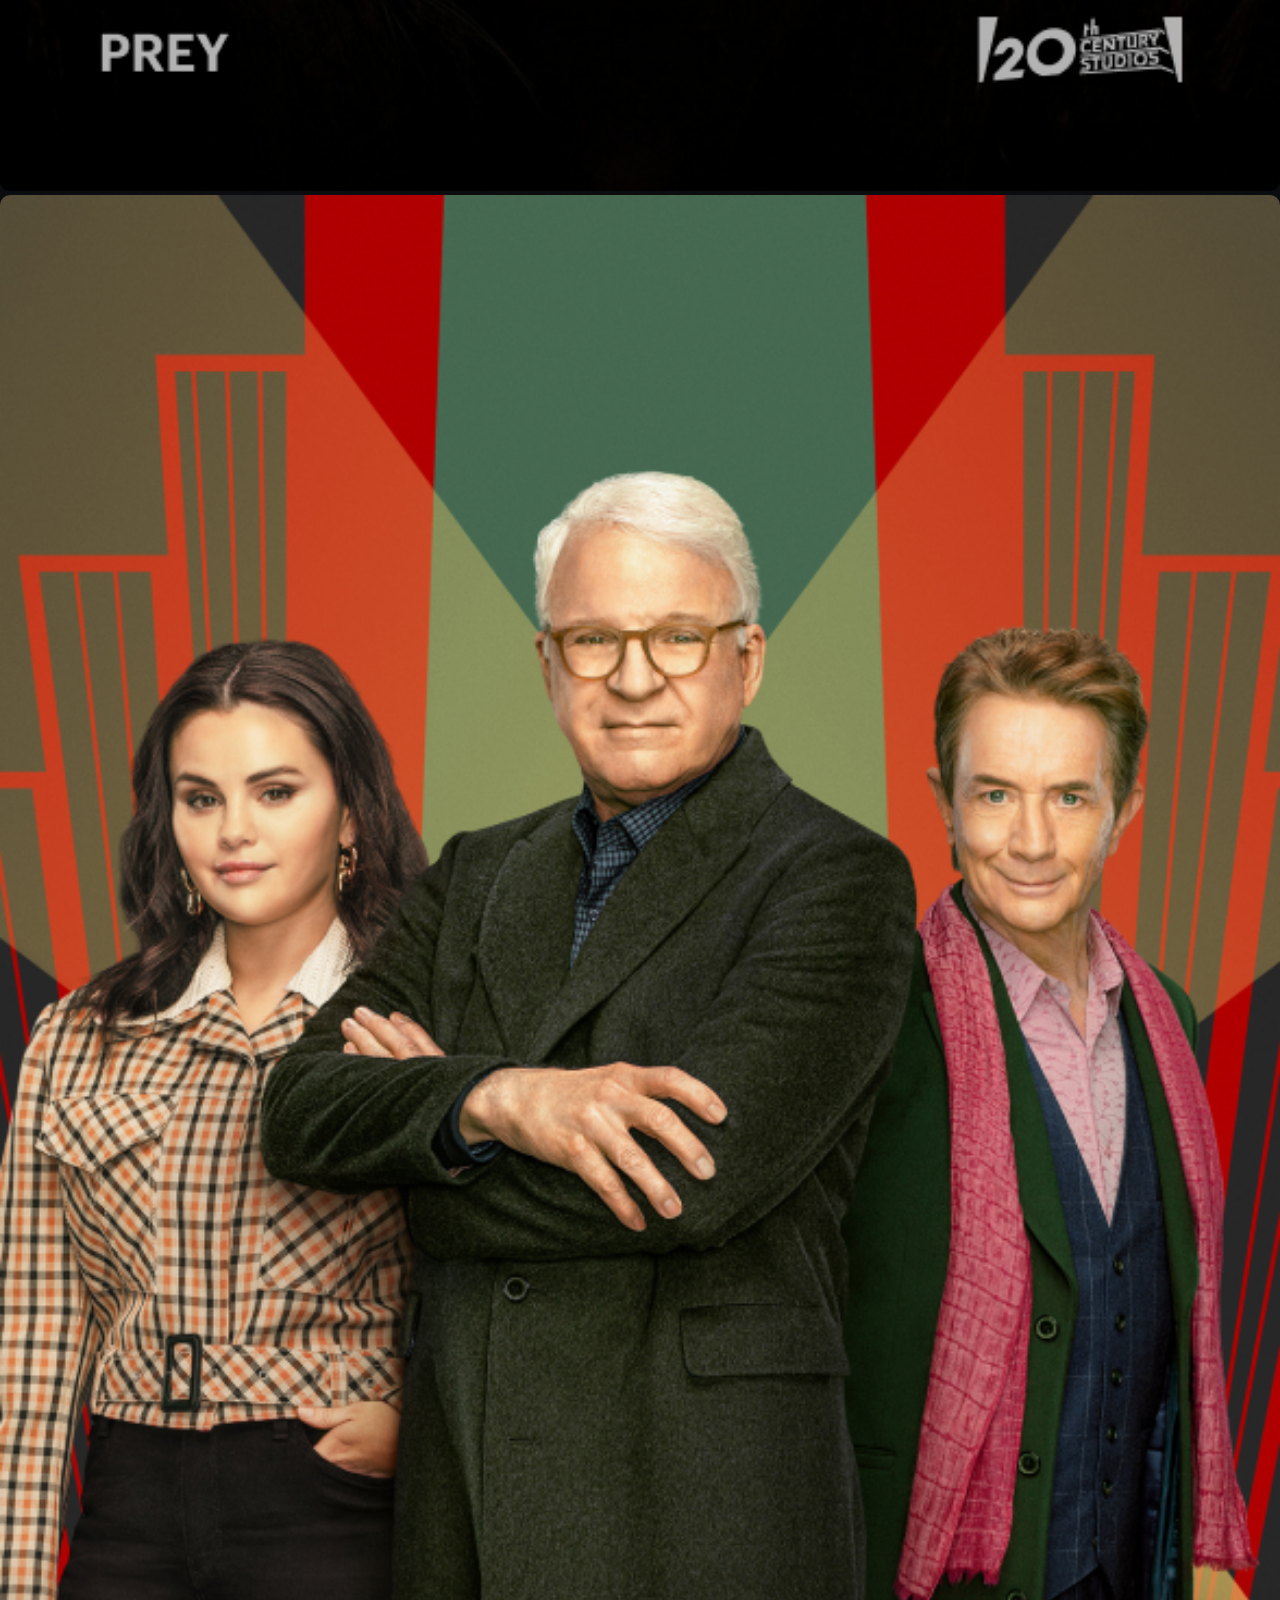
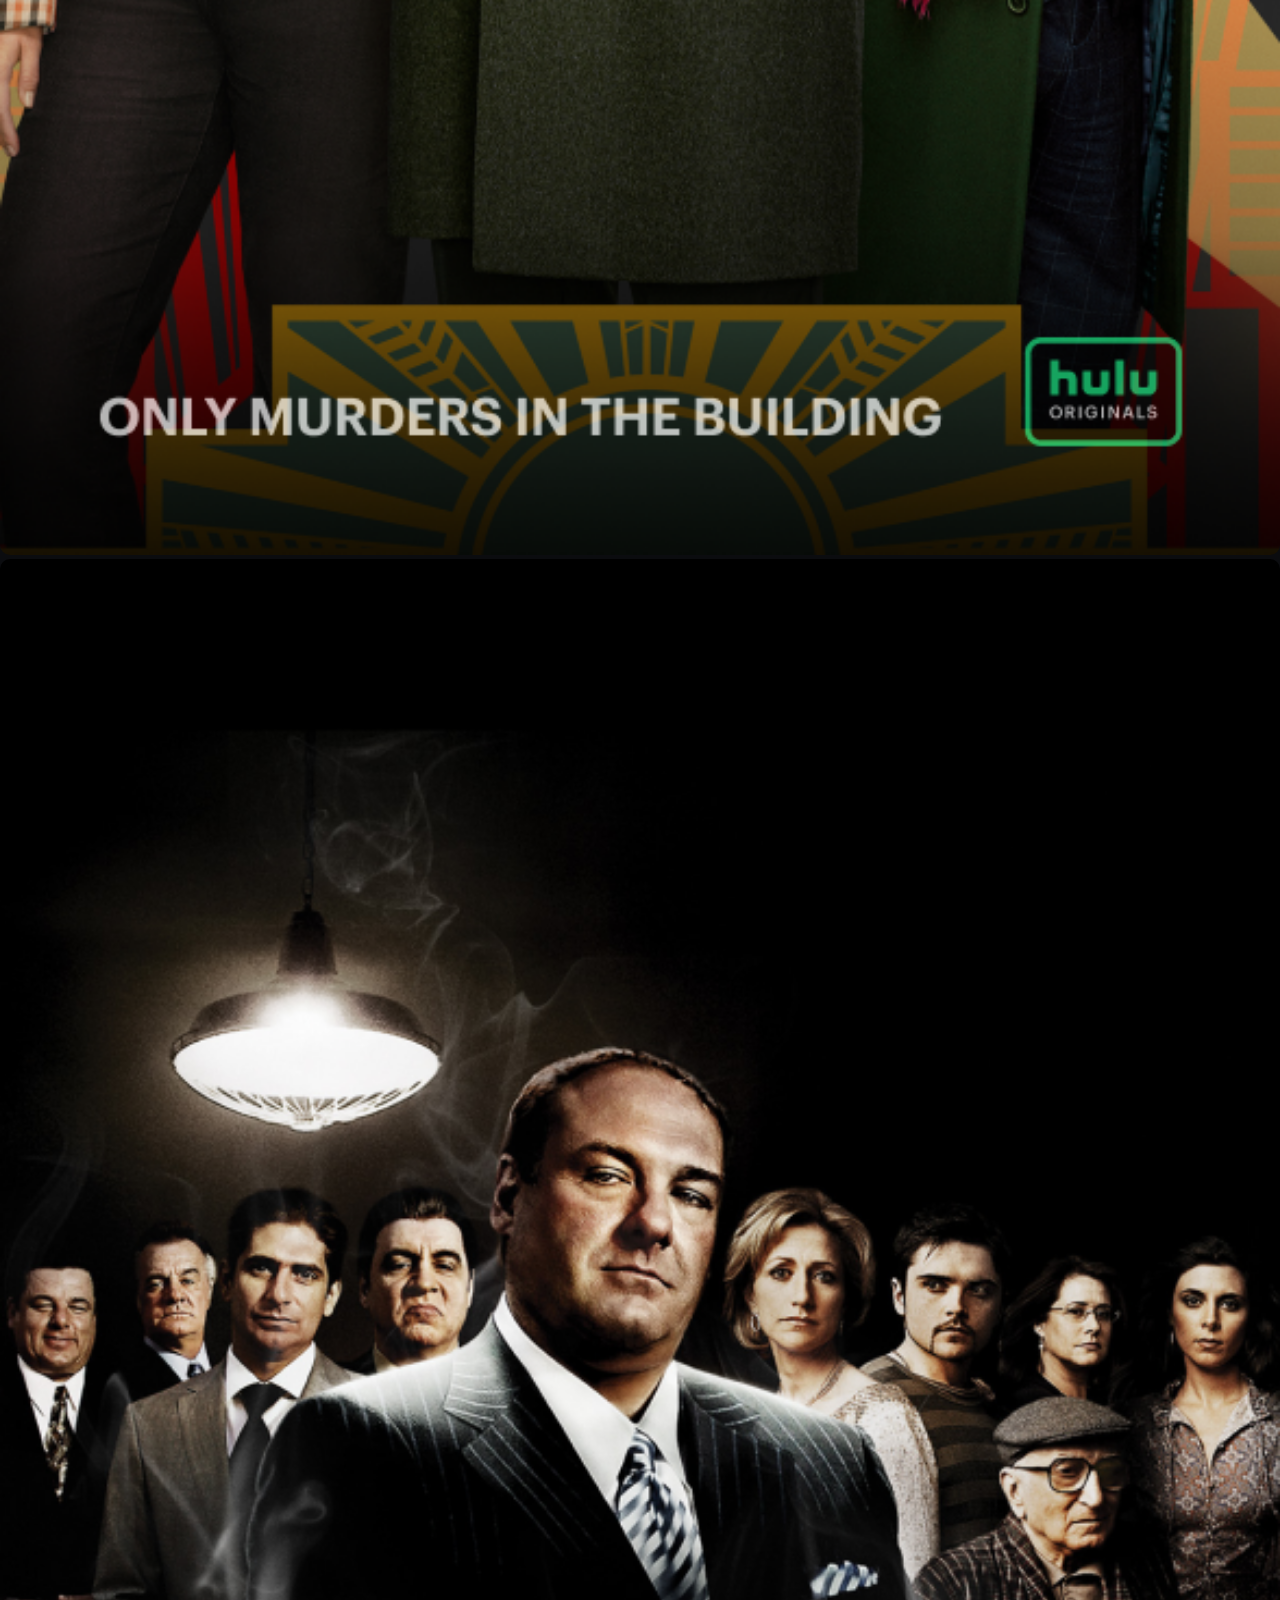
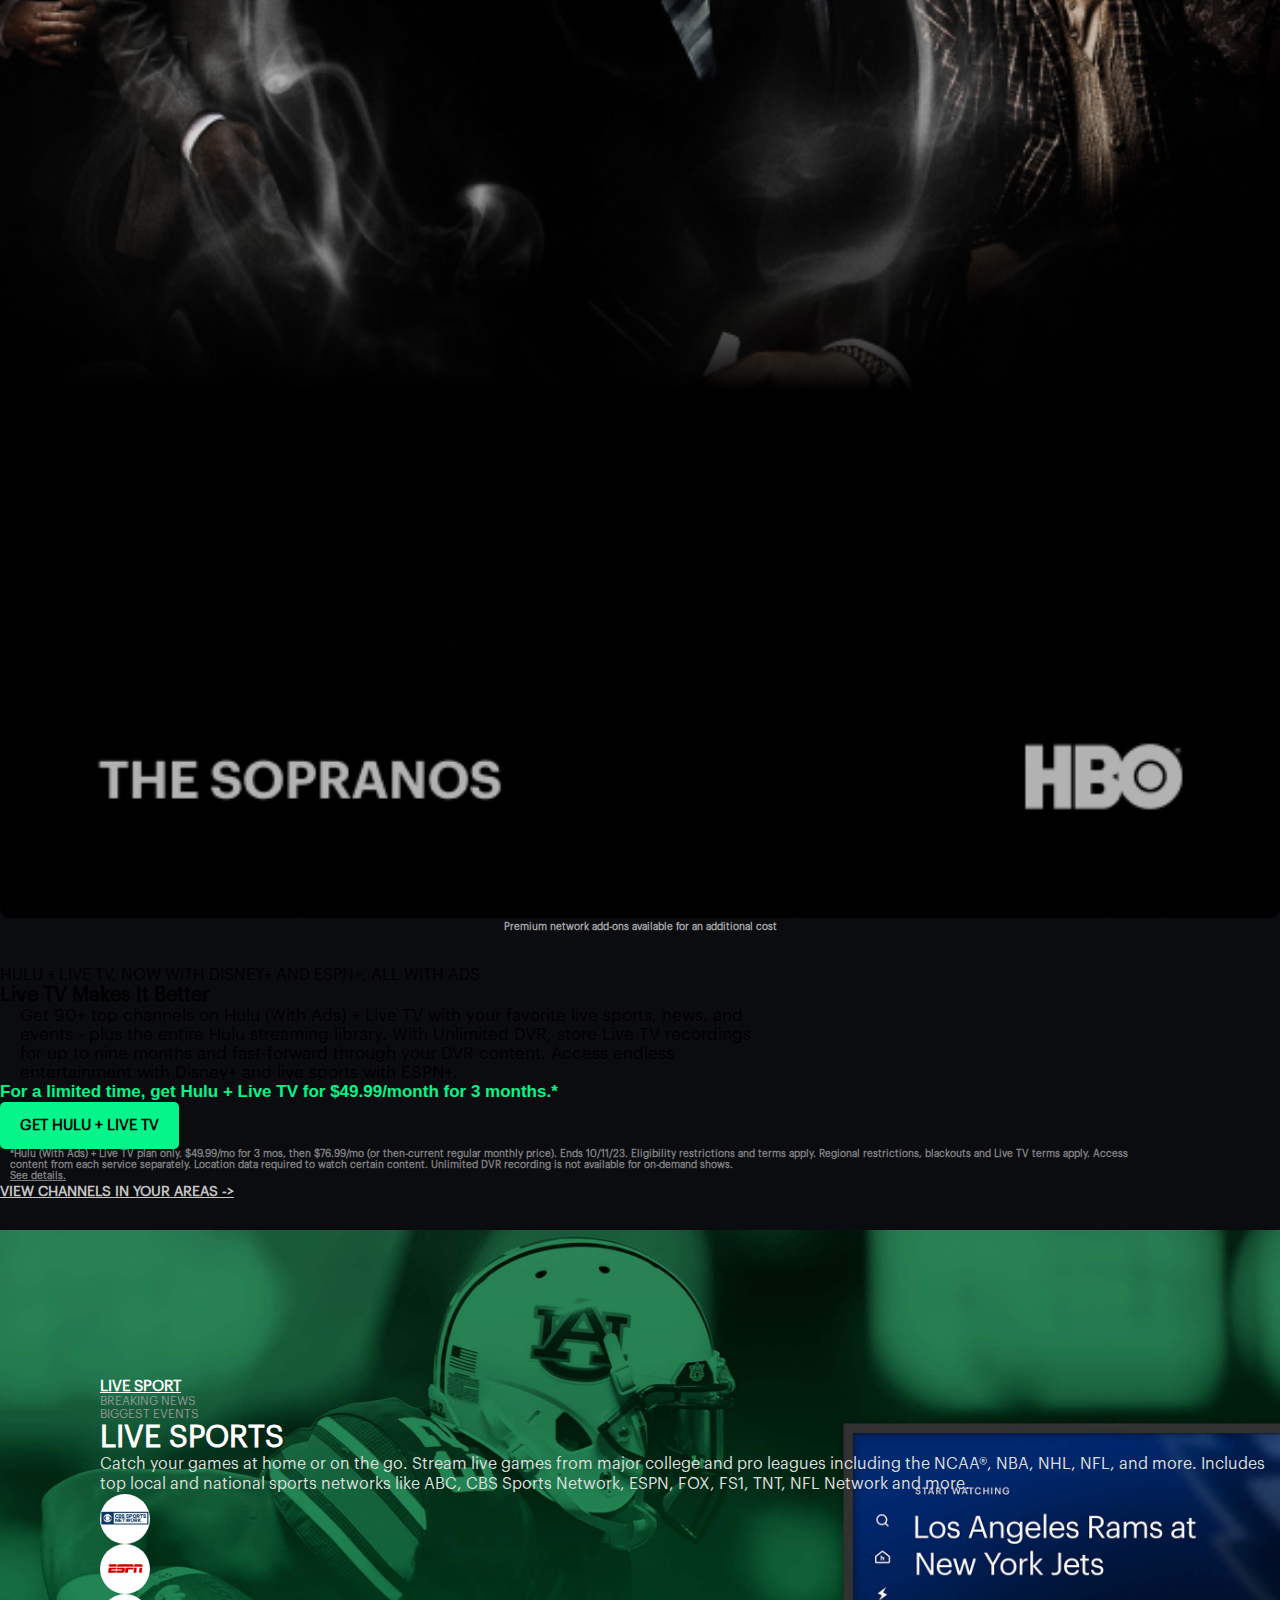
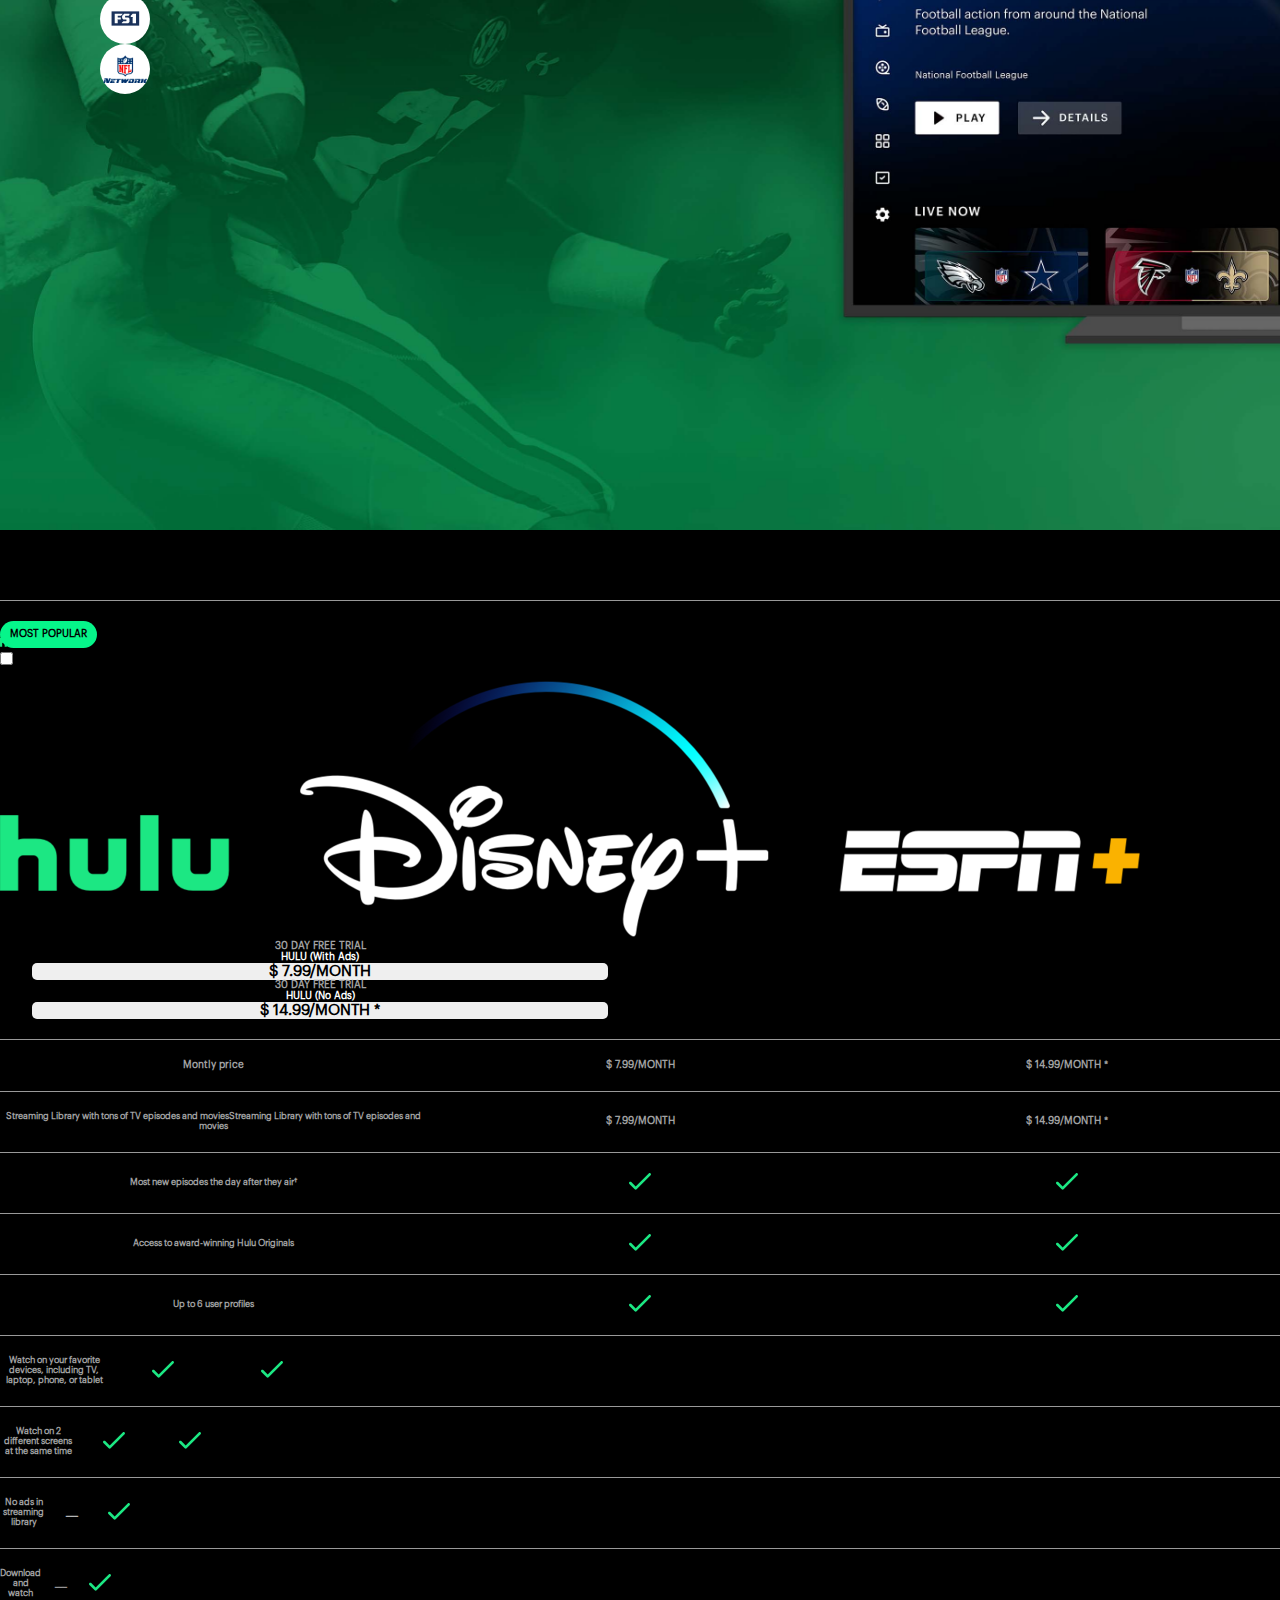
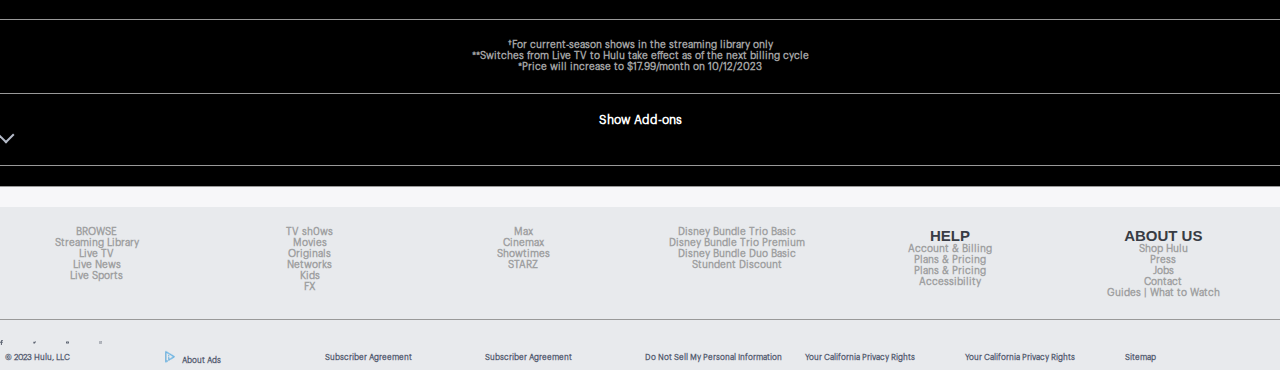
==== commit 0918cd80: "added" ====
--- a/index.html
+++ b/index.html
@@ -39,14 +39,14 @@
                 <img class="hulu-displine" src="./hulu-img/displine.png" alt="">
                 <h3 class="text">Both with ads, for</h3>
                 <h3 class="text">$9.99/month.</h3>
-                <button class="button">GET THEM BOTH</button>
+                <button class="button button1">GET THEM BOTH</button>
             </div>
             <div class="hero-catch">
                 <p class="DISNEY">DISNEY BUNDLE TRIO BASIC</p>
                 <img class="hulu-displine" src="./hulu-img/displine2.png" alt="">
                 <h3 class="text">All with ads, for</h3>
                 <h3 class="text">$12.99/month.*</h3>
-                <button class="button">GET ALL THREE</button>
+                <button class="button button2">GET ALL THREE</button>
                 <p class="text-white mt-2" style="font-size: 10px;">*Price will increase to $14.99/month on 10/12/2023.</p>
             </div>
         </div>
